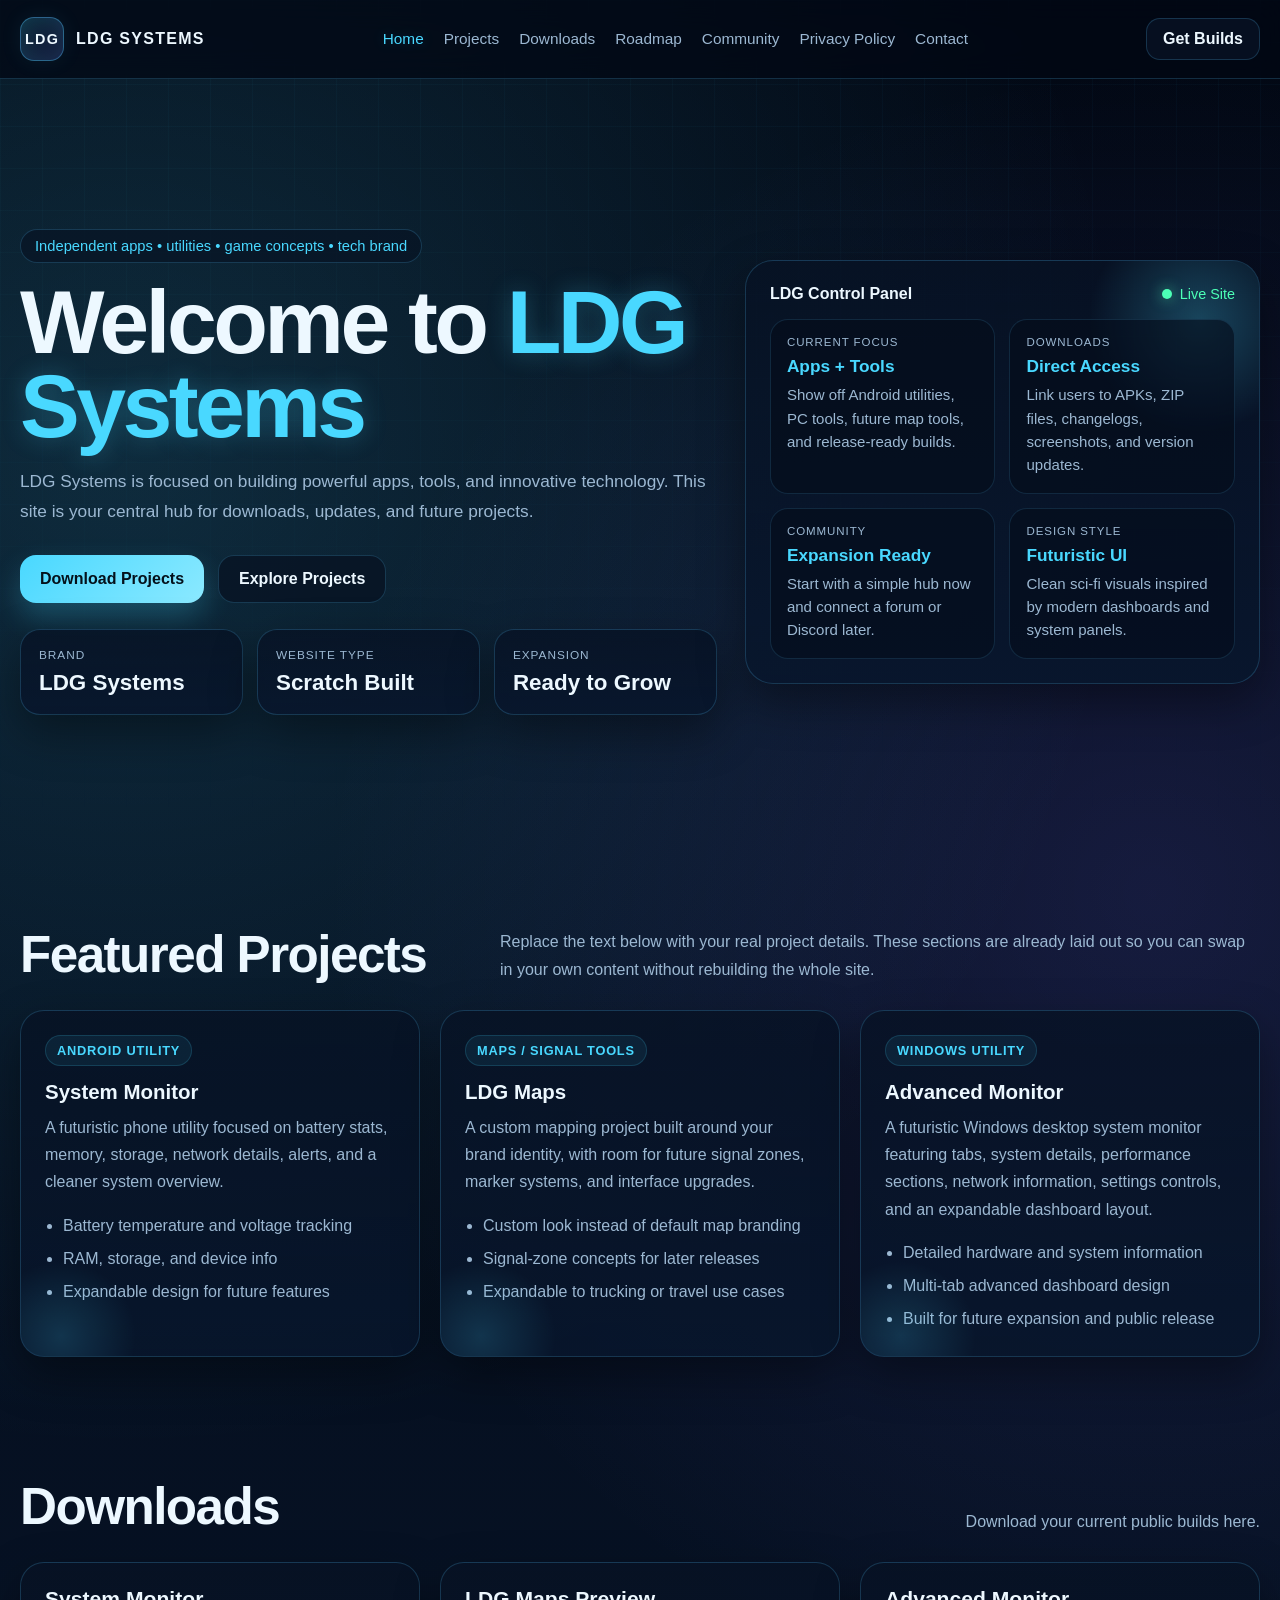
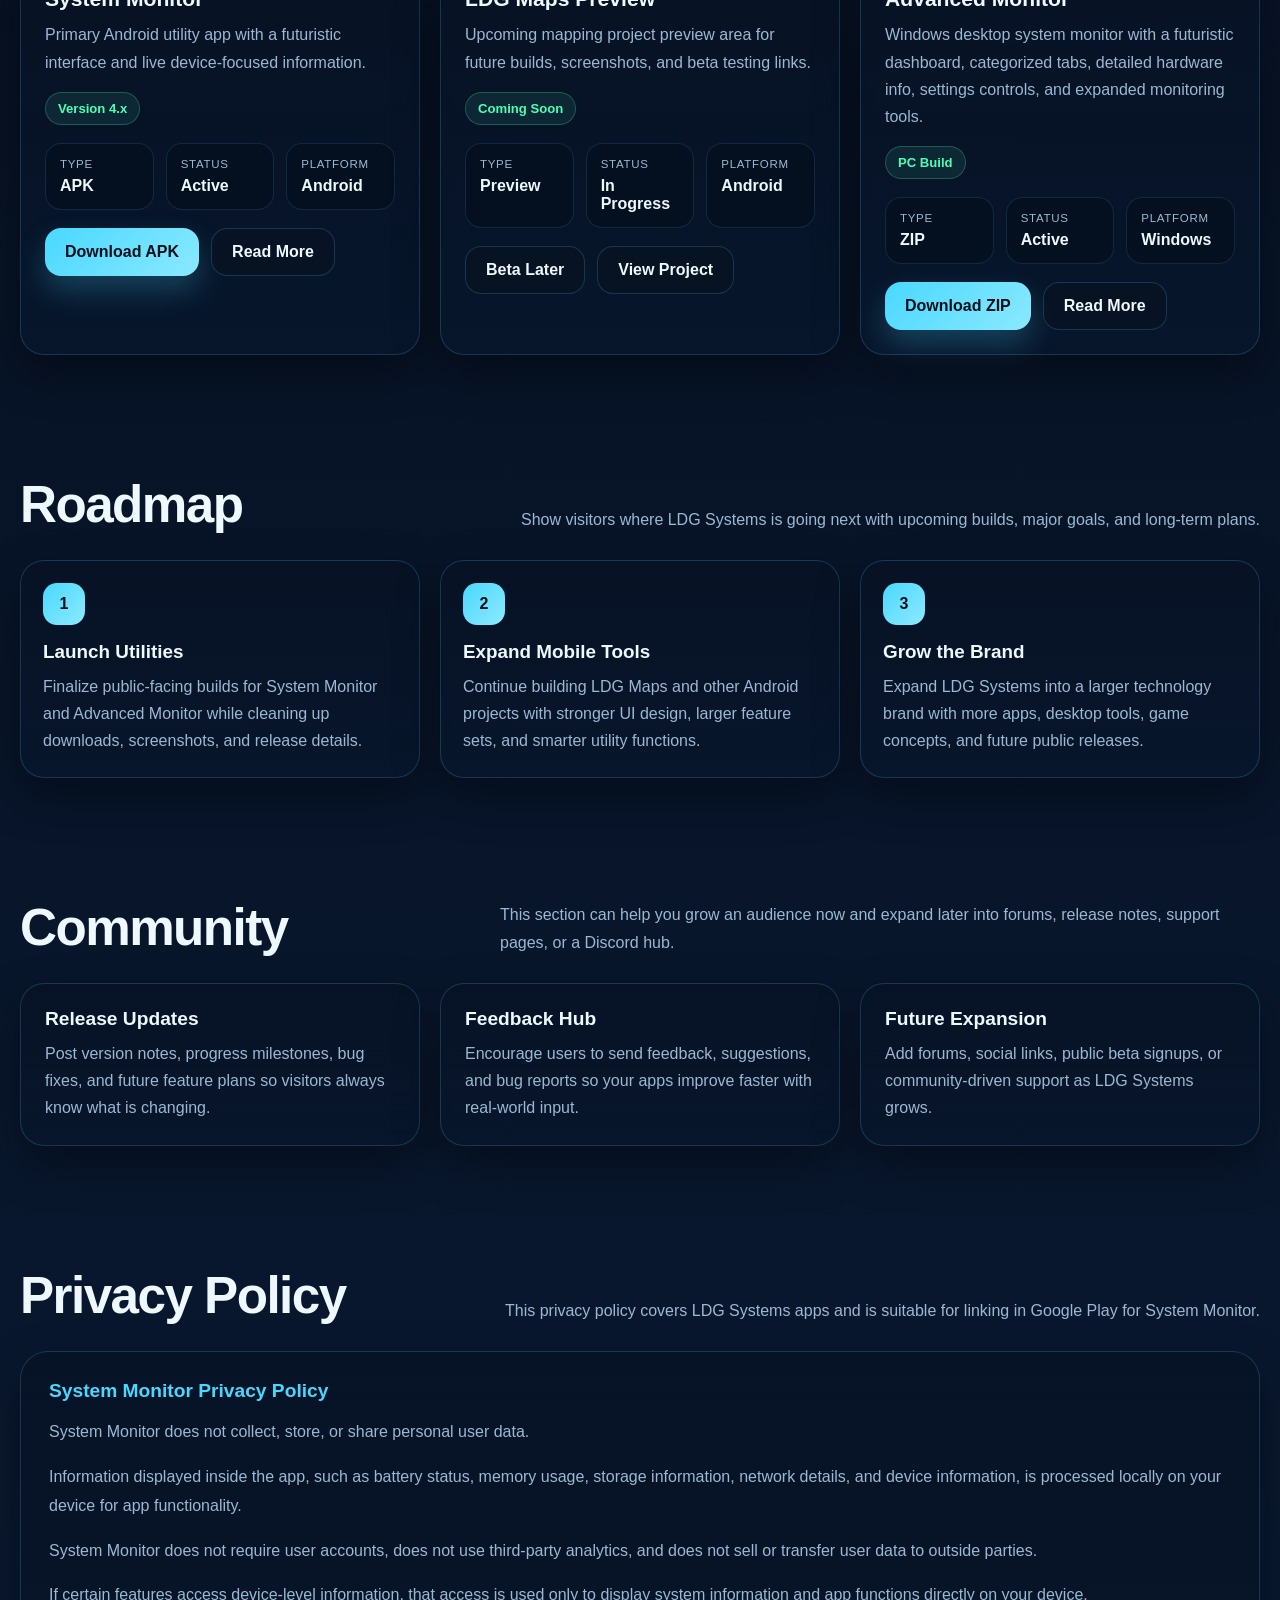
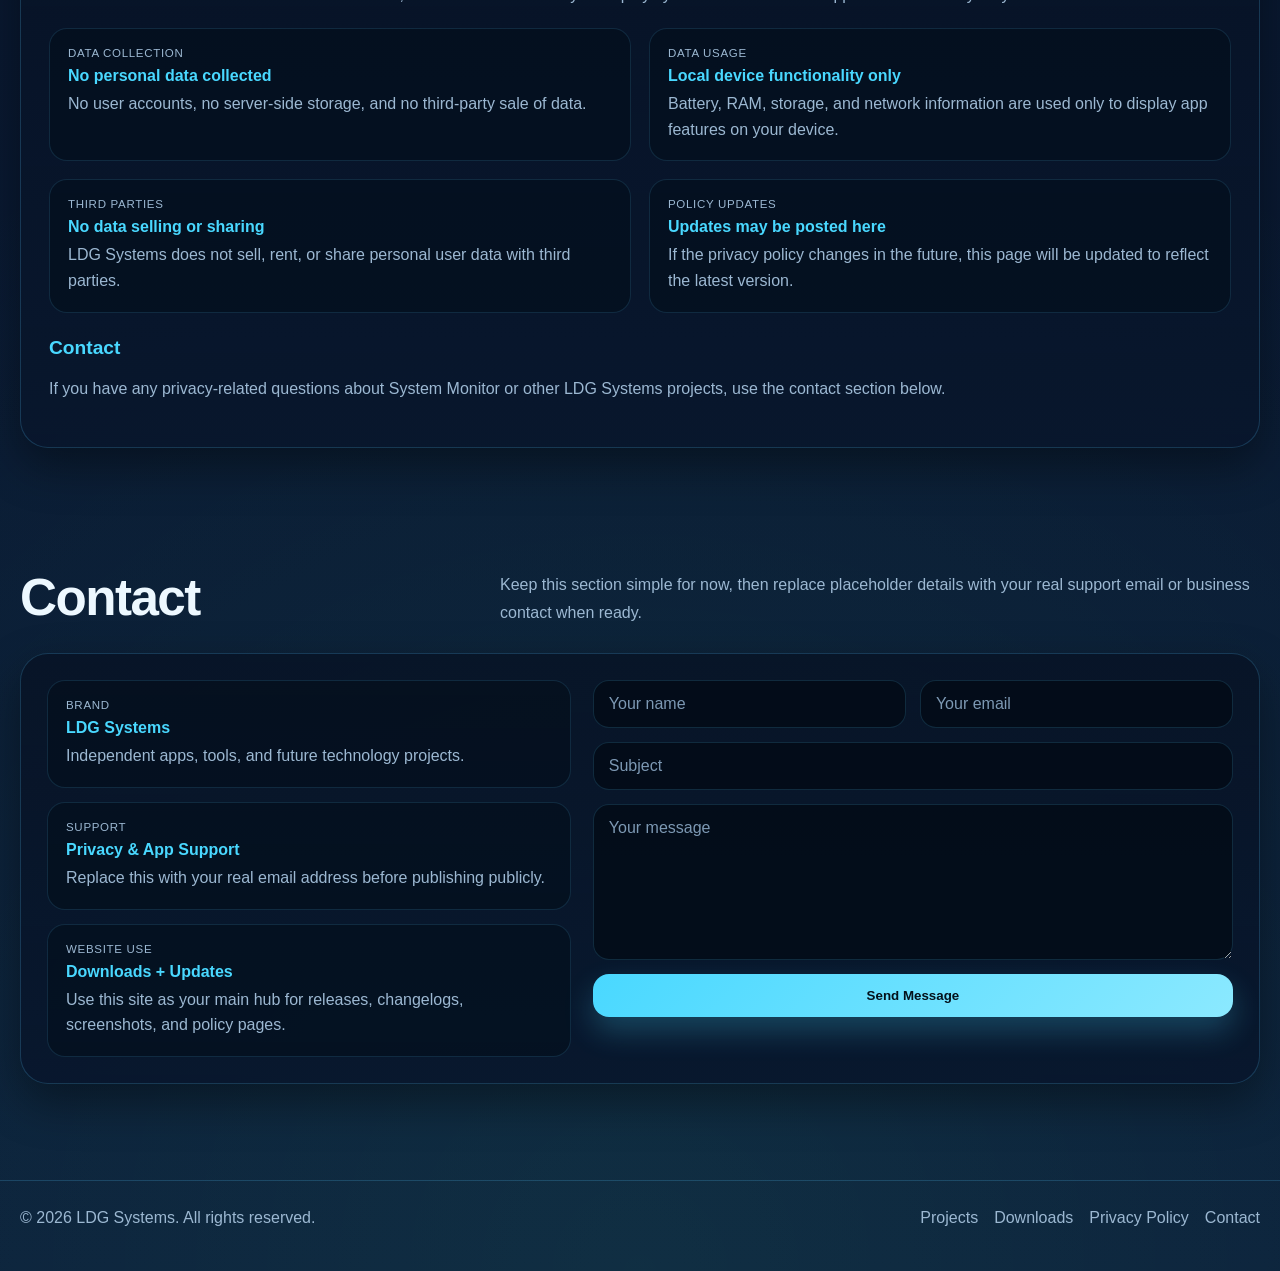
==== index.html @ 7654ac03 "Modify download links and clean up script Updated download links and removed obsolete JavaScript for" ====
<!DOCTYPE html>
<html lang="en">
<head>
  <meta charset="UTF-8" />
  <meta name="viewport" content="width=device-width, initial-scale=1.0" />
  <title>LDG Systems</title>
  <meta name="description" content="LDG Systems official website for apps, projects, downloads, and future releases." />
  <style>
    :root {
      --bg-1: #020814;
      --bg-2: #071326;
      --bg-3: #0b1d39;
      --panel: rgba(7, 18, 36, 0.8);
      --panel-2: rgba(8, 22, 44, 0.9);
      --line: rgba(84, 199, 255, 0.2);
      --line-strong: rgba(84, 199, 255, 0.4);
      --text: #edf8ff;
      --muted: #9cb8d2;
      --accent: #49d8ff;
      --accent-2: #7a6dff;
      --accent-3: #4cffb6;
      --danger: #ff6b88;
      --shadow: 0 18px 45px rgba(0, 0, 0, 0.38);
      --radius-xl: 28px;
      --radius-lg: 22px;
      --radius-md: 16px;
      --max-width: 1240px;
    }

    * {
      box-sizing: border-box;
    }

    html {
      scroll-behavior: smooth;
    }

    body {
      margin: 0;
      font-family: Arial, Helvetica, sans-serif;
      color: var(--text);
      background:
        radial-gradient(circle at 10% 10%, rgba(73, 216, 255, 0.16), transparent 24%),
        radial-gradient(circle at 90% 20%, rgba(122, 109, 255, 0.15), transparent 22%),
        radial-gradient(circle at 50% 100%, rgba(76, 255, 182, 0.08), transparent 28%),
        linear-gradient(180deg, var(--bg-1), var(--bg-2) 42%, var(--bg-3));
      min-height: 100vh;
      overflow-x: hidden;
    }

    body::before {
      content: "";
      position: fixed;
      inset: 0;
      pointer-events: none;
      background-image:
        linear-gradient(rgba(73, 216, 255, 0.045) 1px, transparent 1px),
        linear-gradient(90deg, rgba(73, 216, 255, 0.045) 1px, transparent 1px);
      background-size: 42px 42px;
      mask-image: linear-gradient(180deg, rgba(255,255,255,.8), transparent 95%);
      z-index: 0;
    }

    a {
      color: inherit;
      text-decoration: none;
    }

    img {
      max-width: 100%;
      display: block;
    }

    .container {
      width: min(var(--max-width), calc(100% - 32px));
      margin: 0 auto;
      position: relative;
      z-index: 1;
    }

    .topbar {
      position: sticky;
      top: 0;
      z-index: 100;
      backdrop-filter: blur(14px);
      background: rgba(2, 8, 20, 0.72);
      border-bottom: 1px solid var(--line);
    }

    .nav {
      min-height: 78px;
      display: flex;
      align-items: center;
      justify-content: space-between;
      gap: 20px;
      position: relative;
    }

    .brand {
      display: flex;
      align-items: center;
      gap: 12px;
      font-weight: 800;
      letter-spacing: 0.08em;
      text-transform: uppercase;
    }

    .brand-mark {
      width: 44px;
      height: 44px;
      border-radius: 14px;
      border: 1px solid var(--line-strong);
      display: grid;
      place-items: center;
      background: linear-gradient(135deg, rgba(73, 216, 255, 0.15), rgba(122, 109, 255, 0.16));
      box-shadow: inset 0 0 18px rgba(73, 216, 255, 0.1), 0 0 22px rgba(73, 216, 255, 0.08);
      font-size: 0.9rem;
    }

    .nav-toggle {
      display: none;
      border: 1px solid var(--line);
      background: rgba(8, 20, 38, 0.8);
      color: var(--text);
      padding: 10px 14px;
      border-radius: 12px;
      cursor: pointer;
      font-weight: 700;
    }

    .nav-links {
      display: flex;
      align-items: center;
      gap: 20px;
      flex-wrap: wrap;
    }

    .nav-links a {
      color: var(--muted);
      font-size: 0.96rem;
      transition: 0.2s ease;
    }

    .nav-links a:hover,
    .nav-links a.active {
      color: var(--accent);
      text-shadow: 0 0 14px rgba(73, 216, 255, 0.24);
    }

    .nav-cta {
      padding: 11px 16px;
      border-radius: 14px;
      border: 1px solid var(--line);
      background: rgba(7, 18, 36, 0.88);
      color: var(--text);
      font-weight: 700;
    }

    .hero {
      padding: 64px 0 100px;
      min-height: calc(100vh - 78px);
      display: grid;
      align-items: center;
    }

    .hero-grid {
      display: grid;
      grid-template-columns: 1.15fr 0.85fr;
      gap: 28px;
      align-items: center;
    }

    .eyebrow {
      display: inline-flex;
      align-items: center;
      gap: 10px;
      padding: 8px 14px;
      border-radius: 999px;
      border: 1px solid var(--line);
      background: rgba(8, 20, 36, 0.72);
      color: var(--accent);
      margin-bottom: 18px;
      font-size: 0.92rem;
    }

    .hero h1 {
      margin: 0 0 18px;
      font-size: clamp(2.6rem, 7vw, 5.6rem);
      line-height: 0.93;
      letter-spacing: -0.04em;
    }

    .hero h1 span {
      color: var(--accent);
      text-shadow: 0 0 24px rgba(73, 216, 255, 0.28);
    }

    .hero p {
      margin: 0 0 28px;
      color: var(--muted);
      font-size: 1.08rem;
      line-height: 1.75;
      max-width: 720px;
    }

    .hero-actions {
      display: flex;
      flex-wrap: wrap;
      gap: 14px;
      margin-bottom: 26px;
    }

    .btn {
      display: inline-flex;
      align-items: center;
      justify-content: center;
      gap: 8px;
      border: none;
      cursor: pointer;
      border-radius: 16px;
      padding: 14px 20px;
      font-weight: 800;
      transition: transform .2s ease, box-shadow .2s ease, border-color .2s ease;
    }

    .btn:hover {
      transform: translateY(-2px);
    }

    .btn-primary {
      color: #04111b;
      background: linear-gradient(135deg, var(--accent), #8be9ff);
      box-shadow: 0 14px 30px rgba(73, 216, 255, 0.24);
    }

    .btn-secondary {
      color: var(--text);
      background: rgba(8, 20, 36, 0.82);
      border: 1px solid var(--line);
    }

    .hero-stats {
      display: grid;
      grid-template-columns: repeat(3, 1fr);
      gap: 14px;
      max-width: 720px;
    }

    .stat-card,
    .panel,
    .card,
    .download-card,
    .contact-card,
    .timeline-card,
    .community-card,
    .privacy-card {
      background: linear-gradient(180deg, var(--panel), var(--panel-2));
      border: 1px solid var(--line);
      box-shadow: var(--shadow);
    }

    .stat-card {
      border-radius: 20px;
      padding: 18px;
    }

    .stat-card small {
      display: block;
      color: var(--muted);
      margin-bottom: 8px;
      text-transform: uppercase;
      letter-spacing: 0.08em;
      font-size: 0.74rem;
    }

    .stat-card strong {
      font-size: 1.4rem;
      color: var(--text);
    }

    .hero-panel {
      border-radius: var(--radius-xl);
      padding: 24px;
      position: relative;
      overflow: hidden;
    }

    .hero-panel::before {
      content: "";
      position: absolute;
      width: 240px;
      height: 240px;
      right: -60px;
      top: -60px;
      border-radius: 50%;
      background: radial-gradient(circle, rgba(73, 216, 255, 0.26), transparent 65%);
    }

    .panel-header {
      display: flex;
      align-items: center;
      justify-content: space-between;
      gap: 10px;
      margin-bottom: 16px;
      position: relative;
      z-index: 1;
    }

    .panel-title {
      font-size: 1rem;
      font-weight: 800;
    }

    .live-pill {
      display: inline-flex;
      align-items: center;
      gap: 8px;
      color: var(--accent-3);
      font-size: 0.9rem;
    }

    .live-dot {
      width: 10px;
      height: 10px;
      border-radius: 999px;
      background: var(--accent-3);
      box-shadow: 0 0 14px rgba(76, 255, 182, 0.6);
      animation: pulse 1.7s infinite;
    }

    @keyframes pulse {
      0%, 100% { transform: scale(1); opacity: 1; }
      50% { transform: scale(1.25); opacity: 0.6; }
    }

    .system-grid {
      display: grid;
      grid-template-columns: 1fr 1fr;
      gap: 14px;
      position: relative;
      z-index: 1;
    }

    .system-box {
      background: rgba(5, 14, 27, 0.64);
      border: 1px solid rgba(84, 199, 255, 0.14);
      border-radius: 18px;
      padding: 16px;
    }

    .system-box small {
      display: block;
      color: var(--muted);
      margin-bottom: 8px;
      text-transform: uppercase;
      letter-spacing: 0.08em;
      font-size: 0.72rem;
    }

    .system-box strong {
      display: block;
      margin-bottom: 6px;
      font-size: 1.08rem;
      color: var(--accent);
    }

    .system-box p {
      margin: 0;
      color: var(--muted);
      line-height: 1.55;
      font-size: 0.94rem;
    }

    section {
      padding: 24px 0 96px;
    }

    .section-heading {
      display: flex;
      justify-content: space-between;
      align-items: flex-end;
      gap: 18px;
      flex-wrap: wrap;
      margin-bottom: 26px;
    }

    .section-heading h2 {
      margin: 0;
      font-size: clamp(1.9rem, 5vw, 3.2rem);
      letter-spacing: -0.03em;
    }

    .section-heading p {
      margin: 0;
      color: var(--muted);
      max-width: 760px;
      line-height: 1.75;
    }

    .cards-grid {
      display: grid;
      grid-template-columns: repeat(3, 1fr);
      gap: 20px;
    }

    .card {
      border-radius: 24px;
      padding: 24px;
      position: relative;
      overflow: hidden;
    }

    .card::after {
      content: "";
      position: absolute;
      inset: auto auto -60px -40px;
      width: 160px;
      height: 160px;
      border-radius: 50%;
      background: radial-gradient(circle, rgba(73,216,255,0.16), transparent 66%);
      pointer-events: none;
    }

    .tag {
      display: inline-flex;
      align-items: center;
      gap: 8px;
      margin-bottom: 14px;
      padding: 7px 11px;
      border-radius: 999px;
      background: rgba(73, 216, 255, 0.08);
      border: 1px solid rgba(73, 216, 255, 0.16);
      color: var(--accent);
      font-size: 0.8rem;
      font-weight: 700;
      text-transform: uppercase;
      letter-spacing: 0.06em;
    }

    .card h3 {
      margin: 0 0 10px;
      font-size: 1.28rem;
    }

    .card p {
      margin: 0 0 16px;
      color: var(--muted);
      line-height: 1.7;
    }

    .list {
      margin: 0;
      padding-left: 18px;
      color: var(--muted);
      line-height: 1.7;
    }

    .list li + li {
      margin-top: 6px;
    }

    .downloads-grid {
      display: grid;
      grid-template-columns: repeat(3, 1fr);
      gap: 20px;
    }

    .download-card {
      border-radius: 24px;
      padding: 24px;
      display: flex;
      flex-direction: column;
      gap: 18px;
    }

    .download-top {
      display: flex;
      justify-content: space-between;
      align-items: flex-start;
      gap: 16px;
      flex-wrap: wrap;
    }

    .version-chip {
      padding: 8px 12px;
      border-radius: 999px;
      background: rgba(76, 255, 182, 0.09);
      border: 1px solid rgba(76, 255, 182, 0.24);
      color: var(--accent-3);
      font-size: 0.82rem;
      font-weight: 700;
    }

    .download-card h3 {
      margin: 0 0 10px;
      font-size: 1.32rem;
    }

    .download-card p {
      margin: 0;
      color: var(--muted);
      line-height: 1.7;
    }

    .download-meta {
      display: grid;
      grid-template-columns: repeat(3, 1fr);
      gap: 12px;
    }

    .meta-box {
      padding: 14px;
      border-radius: 16px;
      border: 1px solid rgba(84, 199, 255, 0.14);
      background: rgba(5, 14, 27, 0.58);
    }

    .meta-box small {
      display: block;
      color: var(--muted);
      margin-bottom: 7px;
      text-transform: uppercase;
      font-size: 0.72rem;
      letter-spacing: 0.06em;
    }

    .meta-box strong {
      font-size: 1rem;
    }

    .download-actions {
      display: flex;
      gap: 12px;
      flex-wrap: wrap;
    }

    .timeline {
      display: grid;
      grid-template-columns: repeat(3, 1fr);
      gap: 20px;
    }

    .timeline-card {
      border-radius: 24px;
      padding: 22px;
    }

    .timeline-card .step {
      width: 42px;
      height: 42px;
      border-radius: 14px;
      display: grid;
      place-items: center;
      margin-bottom: 16px;
      font-weight: 800;
      color: #04111b;
      background: linear-gradient(135deg, var(--accent), #8deaff);
    }

    .timeline-card h3 {
      margin: 0 0 10px;
      font-size: 1.18rem;
    }

    .timeline-card p {
      margin: 0;
      color: var(--muted);
      line-height: 1.7;
    }

    .community-grid {
      display: grid;
      grid-template-columns: repeat(3, 1fr);
      gap: 20px;
    }

    .community-card {
      border-radius: 24px;
      padding: 24px;
    }

    .community-card h3 {
      margin: 0 0 10px;
      font-size: 1.2rem;
    }

    .community-card p {
      margin: 0;
      color: var(--muted);
      line-height: 1.7;
    }

    .privacy-card {
      border-radius: 28px;
      padding: 28px;
    }

    .privacy-card h3 {
      margin: 0 0 14px;
      font-size: 1.2rem;
      color: var(--accent);
    }

    .privacy-card p,
    .privacy-card li {
      color: var(--muted);
      line-height: 1.8;
    }

    .privacy-card ul {
      margin: 0;
      padding-left: 20px;
    }

    .privacy-grid {
      display: grid;
      grid-template-columns: 1fr 1fr;
      gap: 18px;
      margin-top: 18px;
    }

    .contact-card {
      border-radius: 28px;
      padding: 26px;
    }

    .contact-grid {
      display: grid;
      grid-template-columns: 0.9fr 1.1fr;
      gap: 22px;
      align-items: start;
    }

    .contact-info {
      display: grid;
      gap: 14px;
    }

    .contact-box {
      padding: 18px;
      border-radius: 18px;
      background: rgba(5, 14, 27, 0.58);
      border: 1px solid rgba(84, 199, 255, 0.14);
    }

    .contact-box small {
      display: block;
      color: var(--muted);
      margin-bottom: 8px;
      text-transform: uppercase;
      font-size: 0.72rem;
      letter-spacing: 0.06em;
    }

    .contact-box strong {
      display: block;
      margin-bottom: 6px;
      font-size: 1rem;
      color: var(--accent);
    }

    .contact-box p {
      margin: 0;
      color: var(--muted);
      line-height: 1.6;
    }

    .contact-form {
      display: grid;
      grid-template-columns: repeat(2, 1fr);
      gap: 14px;
    }

    .full {
      grid-column: 1 / -1;
    }

    input,
    textarea {
      width: 100%;
      border: 1px solid rgba(84, 199, 255, 0.16);
      border-radius: 16px;
      padding: 14px 15px;
      background: rgba(3, 11, 22, 0.76);
      color: var(--text);
      font: inherit;
      outline: none;
      transition: border-color .2s ease, box-shadow .2s ease;
      resize: vertical;
    }

    input:focus,
    textarea:focus {
      border-color: var(--line-strong);
      box-shadow: 0 0 0 3px rgba(73, 216, 255, 0.08);
    }

    input::placeholder,
    textarea::placeholder {
      color: #7d99b4;
    }

    .footer {
      border-top: 1px solid var(--line);
      padding: 28px 0 44px;
      color: var(--muted);
    }

    .footer-wrap {
      display: flex;
      justify-content: space-between;
      gap: 18px;
      flex-wrap: wrap;
    }

    .footer-links {
      display: flex;
      gap: 16px;
      flex-wrap: wrap;
    }

    @media (max-width: 1080px) {
      .hero-grid,
      .contact-grid,
      .cards-grid,
      .timeline,
      .community-grid,
      .downloads-grid,
      .privacy-grid {
        grid-template-columns: 1fr;
      }

      .hero-stats,
      .download-meta {
        grid-template-columns: repeat(3, 1fr);
      }
    }

    @media (max-width: 820px) {
      .nav-toggle {
        display: inline-flex;
      }

      .nav-links {
        position: absolute;
        top: calc(100% + 10px);
        left: 16px;
        right: 16px;
        padding: 16px;
        border-radius: 18px;
        background: rgba(4, 12, 24, 0.96);
        border: 1px solid var(--line);
        display: none;
        flex-direction: column;
        align-items: flex-start;
        gap: 14px;
        box-shadow: var(--shadow);
      }

      .nav-links.open {
        display: flex;
      }

      .nav-cta {
        display: none;
      }
    }

    @media (max-width: 680px) {
      .hero {
        min-height: auto;
        padding-top: 38px;
      }

      .hero-stats,
      .system-grid,
      .contact-form,
      .download-meta {
        grid-template-columns: 1fr;
      }

      .section-heading {
        margin-bottom: 20px;
      }

      .btn {
        width: 100%;
      }

      .hero-actions,
      .download-actions {
        flex-direction: column;
      }
    }
  </style>
</head>
<body>
  <header class="topbar">
    <div class="container nav">
      <a href="#home" class="brand">
        <div class="brand-mark">LDG</div>
        <span>LDG Systems</span>
      </a>

      <button class="nav-toggle" id="navToggle" aria-label="Open navigation">Menu</button>

      <nav class="nav-links" id="navLinks">
        <a href="#home" class="active">Home</a>
        <a href="#projects">Projects</a>
        <a href="#downloads">Downloads</a>
        <a href="#roadmap">Roadmap</a>
        <a href="#community">Community</a>
        <a href="#privacy">Privacy Policy</a>
        <a href="#contact">Contact</a>
      </nav>

      <a class="nav-cta" href="#downloads">Get Builds</a>
    </div>
  </header>

  <main>
    <section class="hero" id="home">
      <div class="container hero-grid">
        <div>
          <div class="eyebrow">Independent apps • utilities • game concepts • tech brand</div>
          <h1>Welcome to <span>LDG Systems</span></h1>
          <p>
            LDG Systems is focused on building powerful apps, tools, and innovative technology. This site is your central hub for downloads, updates, and future projects.
          </p>

          <div class="hero-actions">
            <a class="btn btn-primary" href="#downloads">Download Projects</a>
            <a class="btn btn-secondary" href="#projects">Explore Projects</a>
          </div>

          <div class="hero-stats">
            <div class="stat-card">
              <small>Brand</small>
              <strong>LDG Systems</strong>
            </div>
            <div class="stat-card">
              <small>Website Type</small>
              <strong>Scratch Built</strong>
            </div>
            <div class="stat-card">
              <small>Expansion</small>
              <strong>Ready to Grow</strong>
            </div>
          </div>
        </div>

        <aside class="hero-panel panel">
          <div class="panel-header">
            <div class="panel-title">LDG Control Panel</div>
            <div class="live-pill"><span class="live-dot"></span> Live Site</div>
          </div>

          <div class="system-grid">
            <div class="system-box">
              <small>Current Focus</small>
              <strong>Apps + Tools</strong>
              <p>Show off Android utilities, PC tools, future map tools, and release-ready builds.</p>
            </div>
            <div class="system-box">
              <small>Downloads</small>
              <strong>Direct Access</strong>
              <p>Link users to APKs, ZIP files, changelogs, screenshots, and version updates.</p>
            </div>
            <div class="system-box">
              <small>Community</small>
              <strong>Expansion Ready</strong>
              <p>Start with a simple hub now and connect a forum or Discord later.</p>
            </div>
            <div class="system-box">
              <small>Design Style</small>
              <strong>Futuristic UI</strong>
              <p>Clean sci-fi visuals inspired by modern dashboards and system panels.</p>
            </div>
          </div>
        </aside>
      </div>
    </section>

    <section id="projects">
      <div class="container">
        <div class="section-heading">
          <div>
            <h2>Featured Projects</h2>
          </div>
          <p>
            Replace the text below with your real project details. These sections are already laid out so you can
            swap in your own content without rebuilding the whole site.
          </p>
        </div>

        <div class="cards-grid">
          <article class="card">
            <div class="tag">Android Utility</div>
            <h3>System Monitor</h3>
            <p>
              A futuristic phone utility focused on battery stats, memory, storage, network details, alerts,
              and a cleaner system overview.
            </p>
            <ul class="list">
              <li>Battery temperature and voltage tracking</li>
              <li>RAM, storage, and device info</li>
              <li>Expandable design for future features</li>
            </ul>
          </article>

          <article class="card">
            <div class="tag">Maps / Signal Tools</div>
            <h3>LDG Maps</h3>
            <p>
              A custom mapping project built around your brand identity, with room for future signal zones,
              marker systems, and interface upgrades.
            </p>
            <ul class="list">
              <li>Custom look instead of default map branding</li>
              <li>Signal-zone concepts for later releases</li>
              <li>Expandable to trucking or travel use cases</li>
            </ul>
          </article>

          <article class="card">
            <div class="tag">Windows Utility</div>
            <h3>Advanced Monitor</h3>
            <p>
              A futuristic Windows desktop system monitor featuring tabs, system details, performance sections,
              network information, settings controls, and an expandable dashboard layout.
            </p>
            <ul class="list">
              <li>Detailed hardware and system information</li>
              <li>Multi-tab advanced dashboard design</li>
              <li>Built for future expansion and public release</li>
            </ul>
          </article>
        </div>
      </div>
    </section>

    <section id="downloads">
      <div class="container">
        <div class="section-heading">
          <div>
            <h2>Downloads</h2>
          </div>
          <p>
            Download your current public builds here.
          </p>
        </div>

        <div class="downloads-grid">
          <article class="download-card">
            <div class="download-top">
              <div>
                <h3>System Monitor</h3>
                <p>Primary Android utility app with a futuristic interface and live device-focused information.</p>
              </div>
              <div class="version-chip">Version 4.x</div>
            </div>

            <div class="download-meta">
              <div class="meta-box">
                <small>Type</small>
                <strong>APK</strong>
              </div>
              <div class="meta-box">
                <small>Status</small>
                <strong>Active</strong>
              </div>
              <div class="meta-box">
                <small>Platform</small>
                <strong>Android</strong>
              </div>
            </div>

            <div class="download-actions">
              <a class="btn btn-primary" href="#">Download APK</a>
              <a class="btn btn-secondary" href="#projects">Read More</a>
            </div>
          </article>

          <article class="download-card">
            <div class="download-top">
              <div>
                <h3>LDG Maps Preview</h3>
                <p>Upcoming mapping project preview area for future builds, screenshots, and beta testing links.</p>
              </div>
              <div class="version-chip">Coming Soon</div>
            </div>

            <div class="download-meta">
              <div class="meta-box">
                <small>Type</small>
                <strong>Preview</strong>
              </div>
              <div class="meta-box">
                <small>Status</small>
                <strong>In Progress</strong>
              </div>
              <div class="meta-box">
                <small>Platform</small>
                <strong>Android</strong>
              </div>
            </div>

            <div class="download-actions">
              <a class="btn btn-secondary" href="#">Beta Later</a>
              <a class="btn btn-secondary" href="#projects">View Project</a>
            </div>
          </article>

          <article class="download-card">
            <div class="download-top">
              <div>
                <h3>Advanced Monitor</h3>
                <p>Windows desktop system monitor with a futuristic dashboard, categorized tabs, detailed hardware info, settings controls, and expanded monitoring tools.</p>
              </div>
              <div class="version-chip">PC Build</div>
            </div>

            <div class="download-meta">
              <div class="meta-box">
                <small>Type</small>
                <strong>ZIP</strong>
              </div>
              <div class="meta-box">
                <small>Status</small>
                <strong>Active</strong>
              </div>
              <div class="meta-box">
                <small>Platform</small>
                <strong>Windows</strong>
              </div>
            </div>

            <div class="download-actions">
              <a class="btn btn-primary" href="/LDGSystemsAdvancedMonitor_v1.0.zip(1).zip" download="LDGSystemsAdvancedMonitor_v1.0.zip(1).zip">Download ZIP</a>
              <a class="btn btn-secondary" href="#projects">Read More</a>
            </div>
          </article>
        </div>
      </div>
    </section>

    <section id="roadmap">
      <div class="container">
        <div class="section-heading">
          <div>
            <h2>Roadmap</h2>
          </div>
          <p>
            Show visitors where LDG Systems is going next with upcoming builds, major goals, and long-term plans.
          </p>
        </div>

        <div class="timeline">
          <article class="timeline-card">
            <div class="step">1</div>
            <h3>Launch Utilities</h3>
            <p>Finalize public-facing builds for System Monitor and Advanced Monitor while cleaning up downloads, screenshots, and release details.</p>
          </article>

          <article class="timeline-card">
            <div class="step">2</div>
            <h3>Expand Mobile Tools</h3>
            <p>Continue building LDG Maps and other Android projects with stronger UI design, larger feature sets, and smarter utility functions.</p>
          </article>

          <article class="timeline-card">
            <div class="step">3</div>
            <h3>Grow the Brand</h3>
            <p>Expand LDG Systems into a larger technology brand with more apps, desktop tools, game concepts, and future public releases.</p>
          </article>
        </div>
      </div>
    </section>

    <section id="community">
      <div class="container">
        <div class="section-heading">
          <div>
            <h2>Community</h2>
          </div>
          <p>
            This section can help you grow an audience now and expand later into forums, release notes, support pages, or a Discord hub.
          </p>
        </div>

        <div class="community-grid">
          <article class="community-card">
            <h3>Release Updates</h3>
            <p>Post version notes, progress milestones, bug fixes, and future feature plans so visitors always know what is changing.</p>
          </article>

          <article class="community-card">
            <h3>Feedback Hub</h3>
            <p>Encourage users to send feedback, suggestions, and bug reports so your apps improve faster with real-world input.</p>
          </article>

          <article class="community-card">
            <h3>Future Expansion</h3>
            <p>Add forums, social links, public beta signups, or community-driven support as LDG Systems grows.</p>
          </article>
        </div>
      </div>
    </section>

    <section id="privacy">
      <div class="container">
        <div class="section-heading">
          <div>
            <h2>Privacy Policy</h2>
          </div>
          <p>
            This privacy policy covers LDG Systems apps and is suitable for linking in Google Play for System Monitor.
          </p>
        </div>

        <div class="privacy-card">
          <h3>System Monitor Privacy Policy</h3>
          <p>
            System Monitor does not collect, store, or share personal user data.
          </p>
          <p>
            Information displayed inside the app, such as battery status, memory usage, storage information, network details, and device information, is processed locally on your device for app functionality.
          </p>
          <p>
            System Monitor does not require user accounts, does not use third-party analytics, and does not sell or transfer user data to outside parties.
          </p>
          <p>
            If certain features access device-level information, that access is used only to display system information and app functions directly on your device.
          </p>

          <div class="privacy-grid">
            <div class="contact-box">
              <small>Data Collection</small>
              <strong>No personal data collected</strong>
              <p>No user accounts, no server-side storage, and no third-party sale of data.</p>
            </div>

            <div class="contact-box">
              <small>Data Usage</small>
              <strong>Local device functionality only</strong>
              <p>Battery, RAM, storage, and network information are used only to display app features on your device.</p>
            </div>

            <div class="contact-box">
              <small>Third Parties</small>
              <strong>No data selling or sharing</strong>
              <p>LDG Systems does not sell, rent, or share personal user data with third parties.</p>
            </div>

            <div class="contact-box">
              <small>Policy Updates</small>
              <strong>Updates may be posted here</strong>
              <p>If the privacy policy changes in the future, this page will be updated to reflect the latest version.</p>
            </div>
          </div>

          <h3 style="margin-top: 24px;">Contact</h3>
          <p>
            If you have any privacy-related questions about System Monitor or other LDG Systems projects, use the contact section below.
          </p>
        </div>
      </div>
    </section>

    <section id="contact">
      <div class="container">
        <div class="section-heading">
          <div>
            <h2>Contact</h2>
          </div>
          <p>
            Keep this section simple for now, then replace placeholder details with your real support email or business contact when ready.
          </p>
        </div>

        <div class="contact-card">
          <div class="contact-grid">
            <div class="contact-info">
              <div class="contact-box">
                <small>Brand</small>
                <strong>LDG Systems</strong>
                <p>Independent apps, tools, and future technology projects.</p>
              </div>

              <div class="contact-box">
                <small>Support</small>
                <strong>Privacy & App Support</strong>
                <p>Replace this with your real email address before publishing publicly.</p>
              </div>

              <div class="contact-box">
                <small>Website Use</small>
                <strong>Downloads + Updates</strong>
                <p>Use this site as your main hub for releases, changelogs, screenshots, and policy pages.</p>
              </div>
            </div>

            <form class="contact-form" onsubmit="event.preventDefault(); alert('Form placeholder only. Add your backend or form service later.');">
              <input type="text" placeholder="Your name" />
              <input type="email" placeholder="Your email" />
              <input type="text" placeholder="Subject" class="full" />
              <textarea rows="7" placeholder="Your message" class="full"></textarea>
              <button type="submit" class="btn btn-primary full">Send Message</button>
            </form>
          </div>
        </div>
      </div>
    </section>
  </main>

  <footer class="footer">
    <div class="container footer-wrap">
      <div>© 2026 LDG Systems. All rights reserved.</div>
      <div class="footer-links">
        <a href="#projects">Projects</a>
        <a href="#downloads">Downloads</a>
        <a href="#privacy">Privacy Policy</a>
        <a href="#contact">Contact</a>
      </div>
    </div>
  </footer>

  <script>
    const navToggle = document.getElementById("navToggle");
    const navLinks = document.getElementById("navLinks");

    navToggle.addEventListener("click", () => {
      navLinks.classList.toggle("open");
    });

    document.querySelectorAll(".nav-links a").forEach(link => {
      link.addEventListener("click", () => {
        navLinks.classList.remove("open");
      });
    });

    const sections = document.querySelectorAll("section[id]");
    const navAnchors = document.querySelectorAll(".nav-links a");

    window.addEventListener("scroll", () => {
      let current = "";
      sections.forEach(section => {
        const top = section.offsetTop - 120;
        const height = section.offsetHeight;
        if (window.scrollY >= top && window.scrollY < top + height) {
          current = section.getAttribute("id");
        }
      });

      navAnchors.forEach(link => {
        link.classList.remove("active");
        if (link.getAttribute("href") === `#${current}`) {
          link.classList.add("active");
        }
      });
    });
  </script>
</body>
</html>
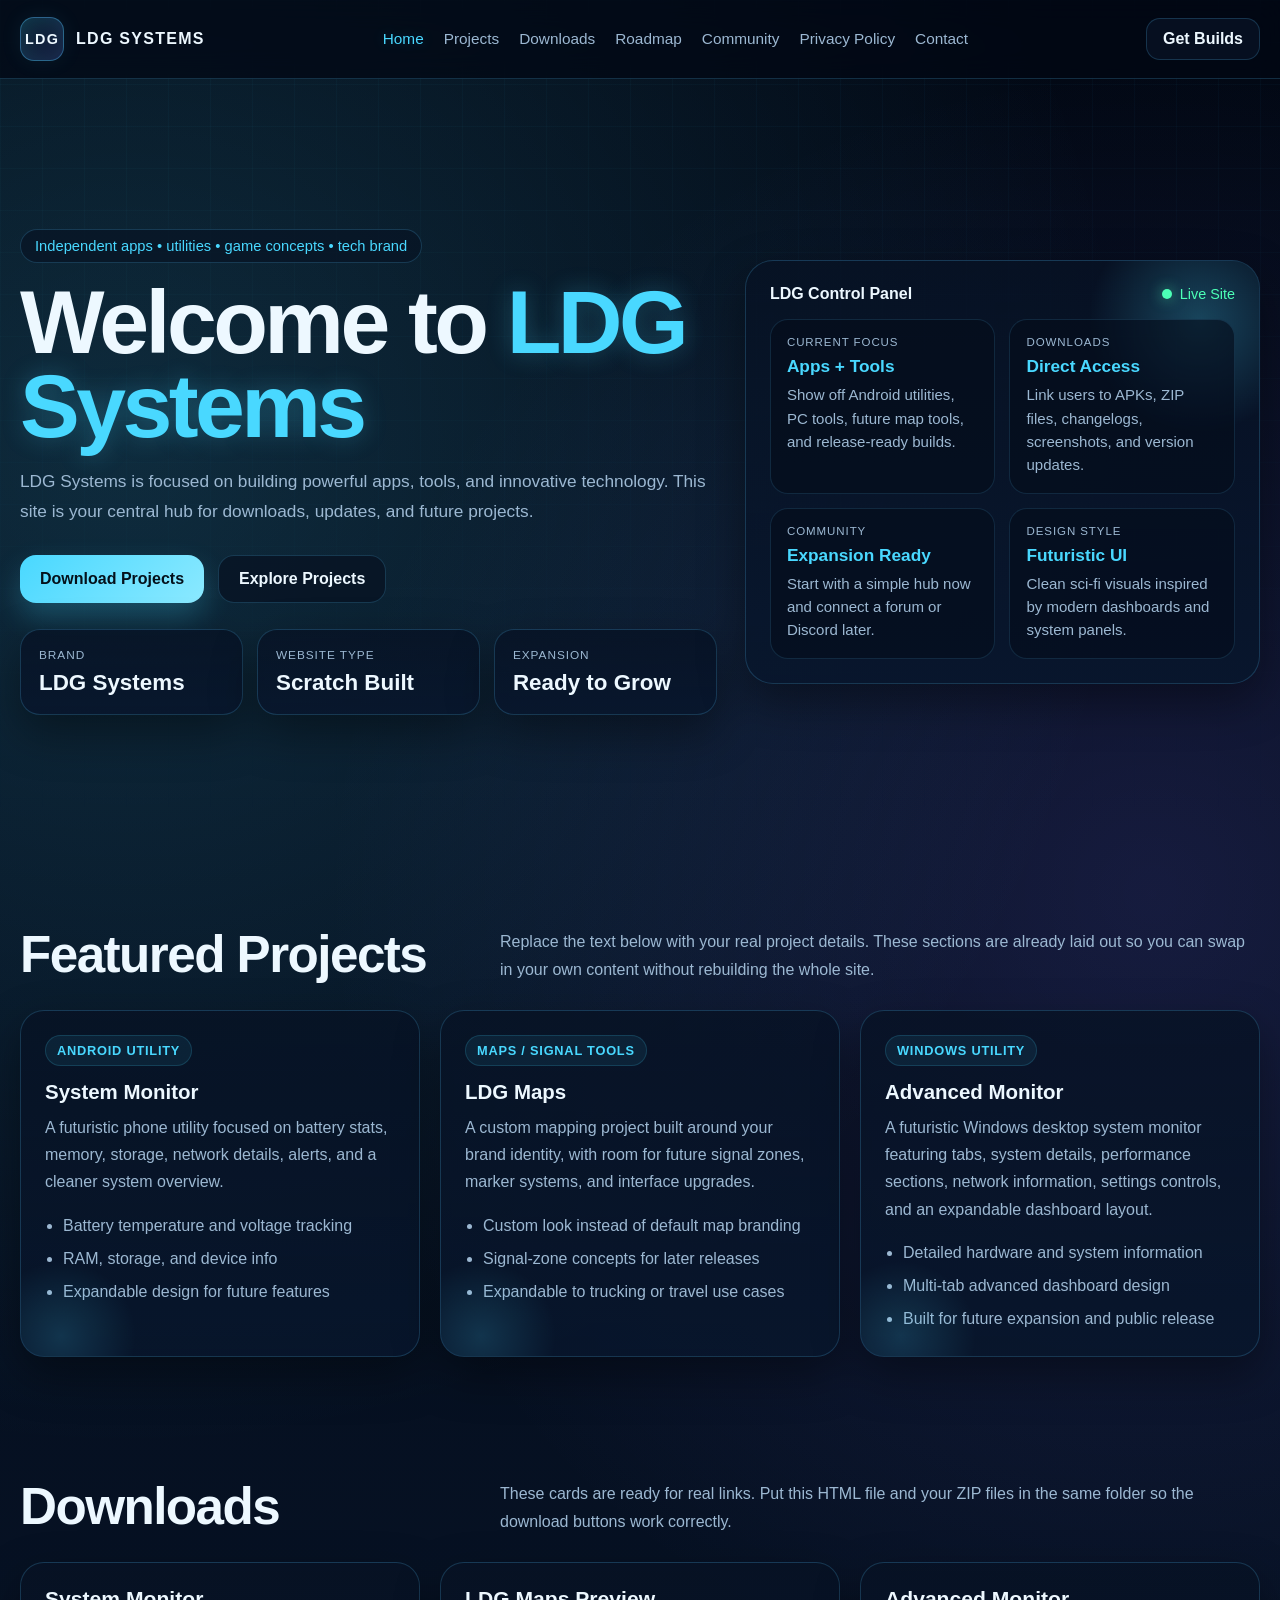
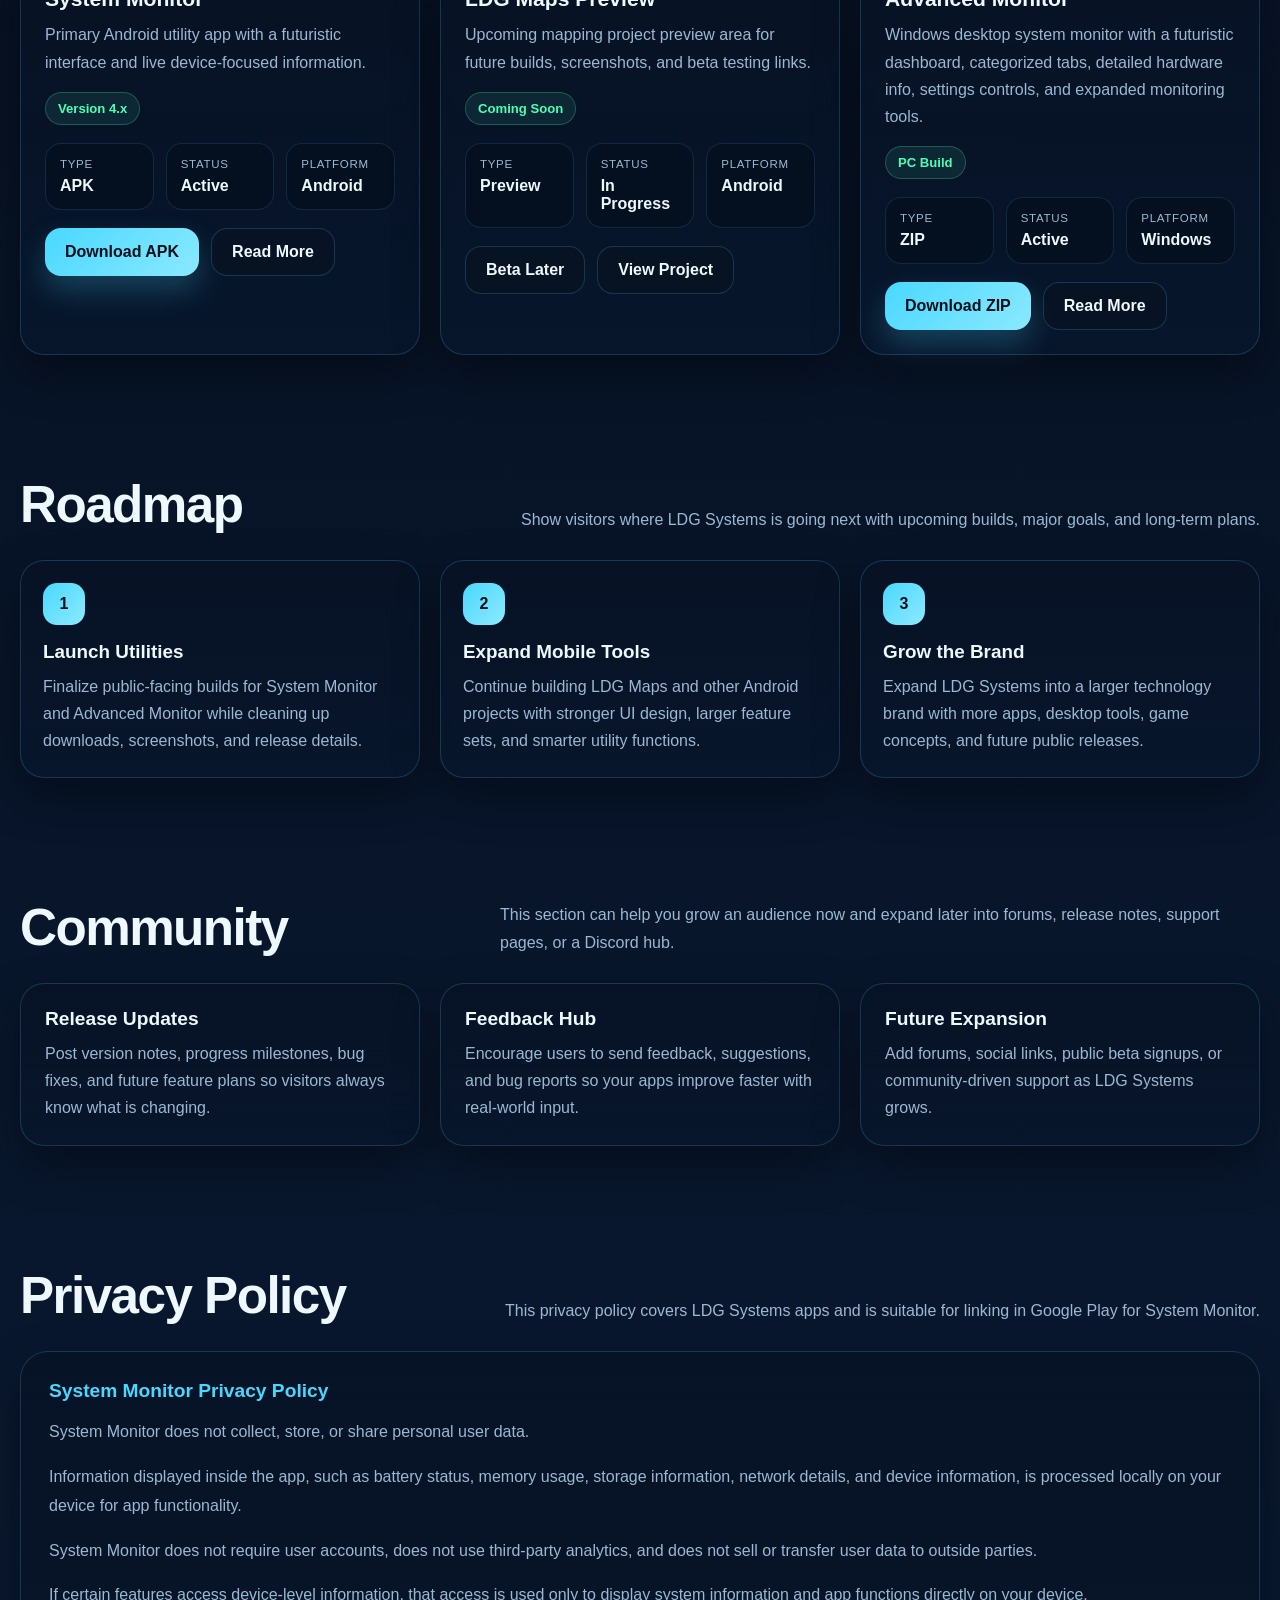
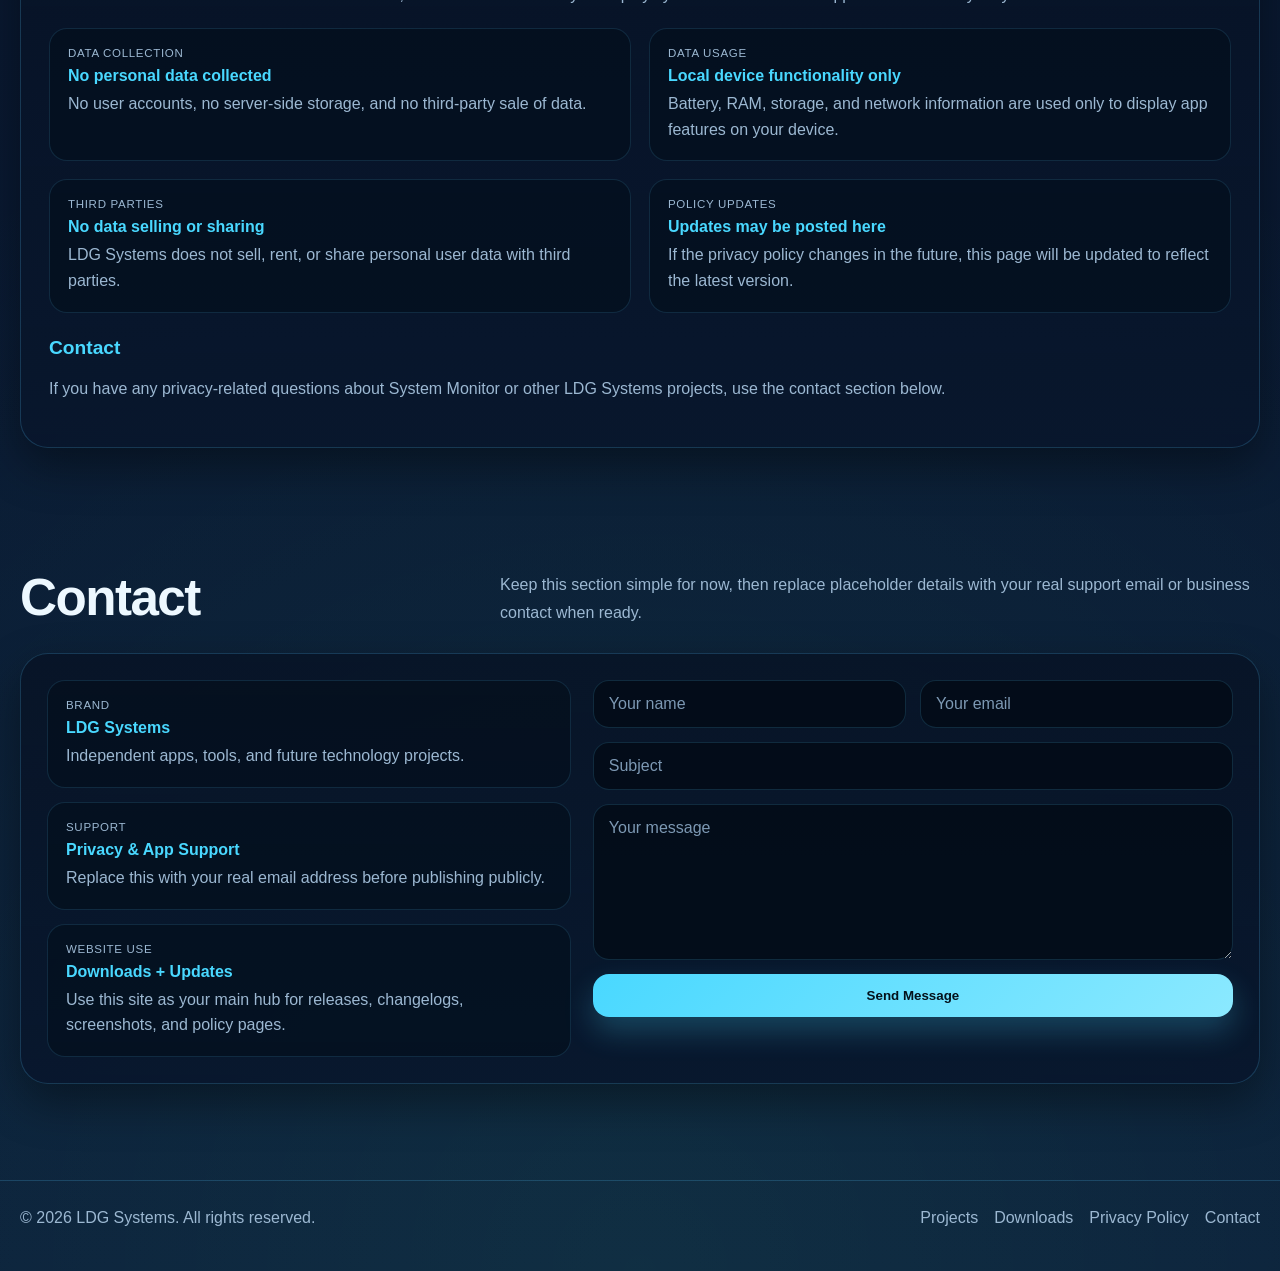
==== commit 4821f8b4: "Revise download instructions and fix ZIP link Updated download link and modified instructions for cl" ====
--- a/index.html
+++ b/index.html
@@ -946,7 +946,8 @@
             <h2>Downloads</h2>
           </div>
           <p>
-            Download your current public builds here.
+            These cards are ready for real links. Put this HTML file and your ZIP files in the same folder so the
+            download buttons work correctly.
           </p>
         </div>
 
@@ -1036,7 +1037,7 @@
             </div>
 
             <div class="download-actions">
-              <a class="btn btn-primary" href="/LDGSystemsAdvancedMonitor_v1.0.zip(1).zip" download="LDGSystemsAdvancedMonitor_v1.0.zip(1).zip">Download ZIP</a>
+              <a class="btn btn-primary" href="/LDGSystemsAdvancedMonitor_v1.0.zip" download="LDGSystemsAdvancedMonitor_v1.0.zip">Download ZIP</a>
               <a class="btn btn-secondary" href="#projects">Read More</a>
             </div>
           </article>
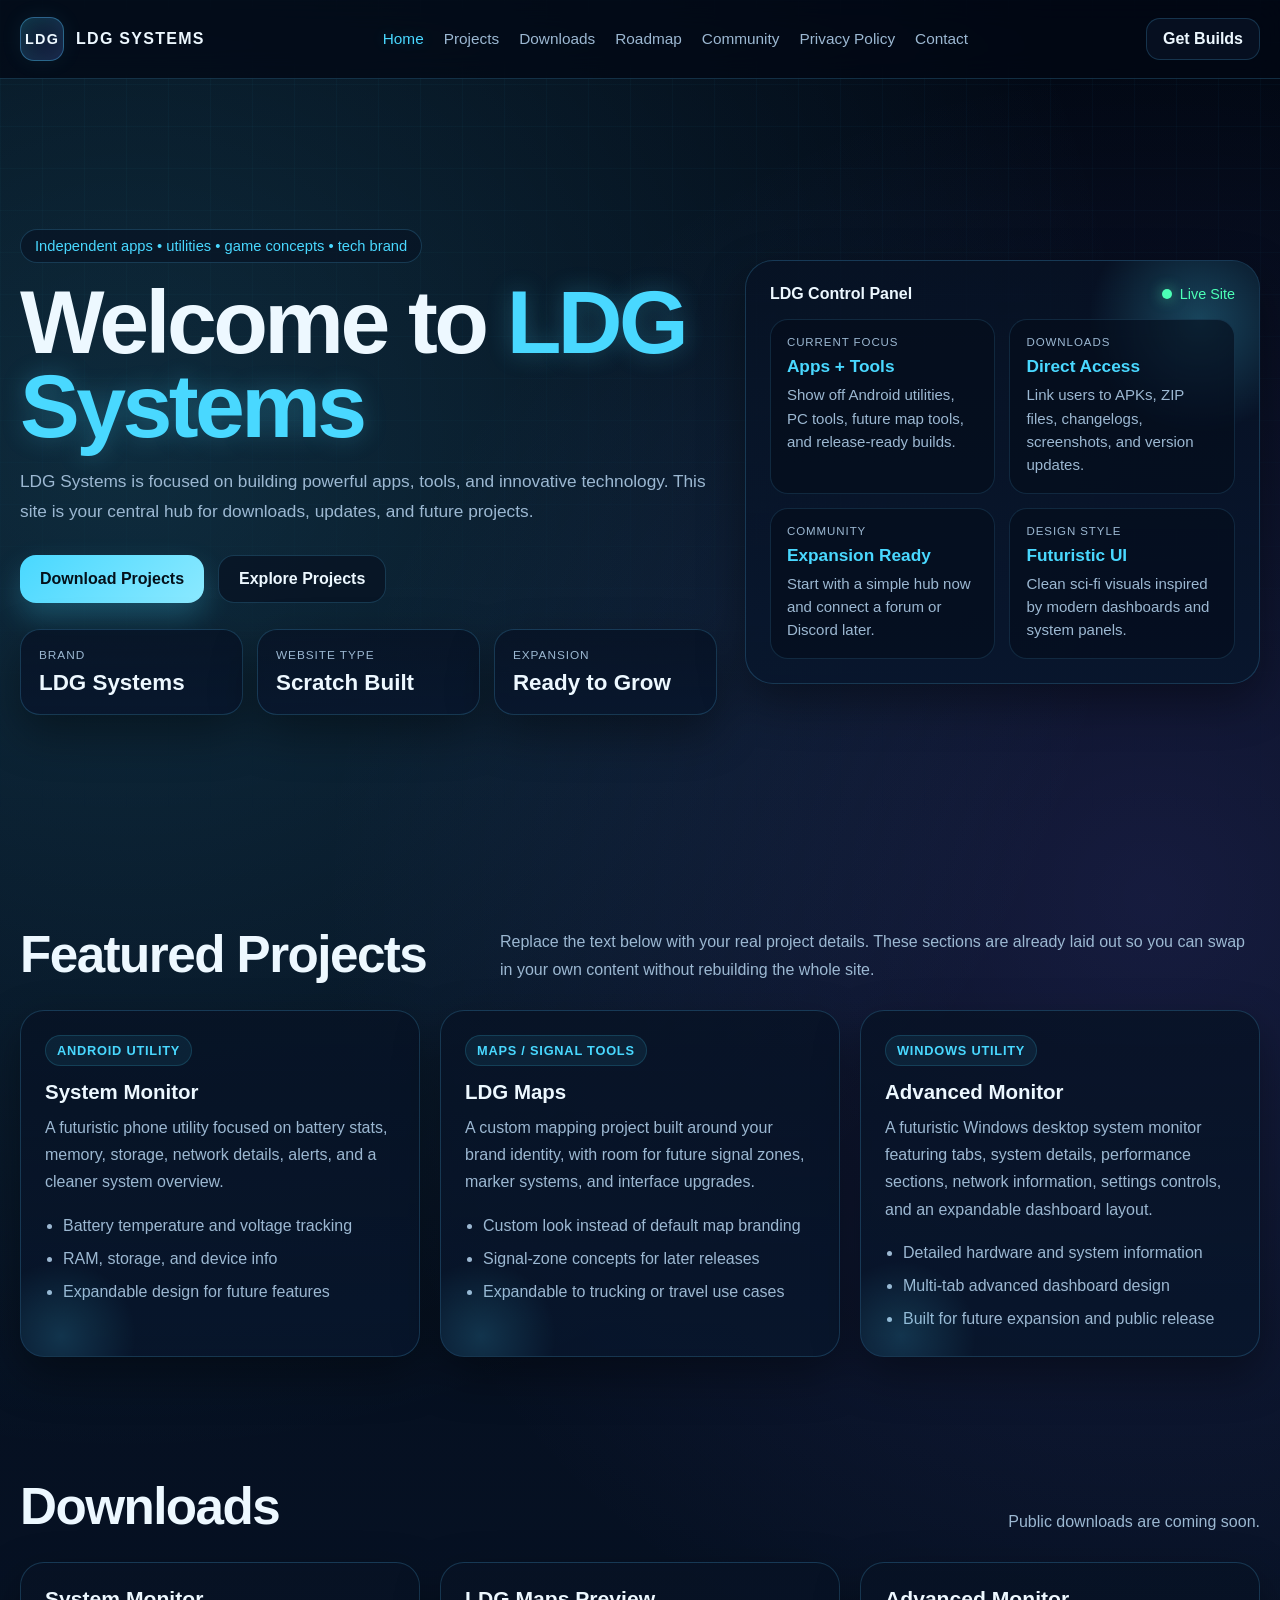
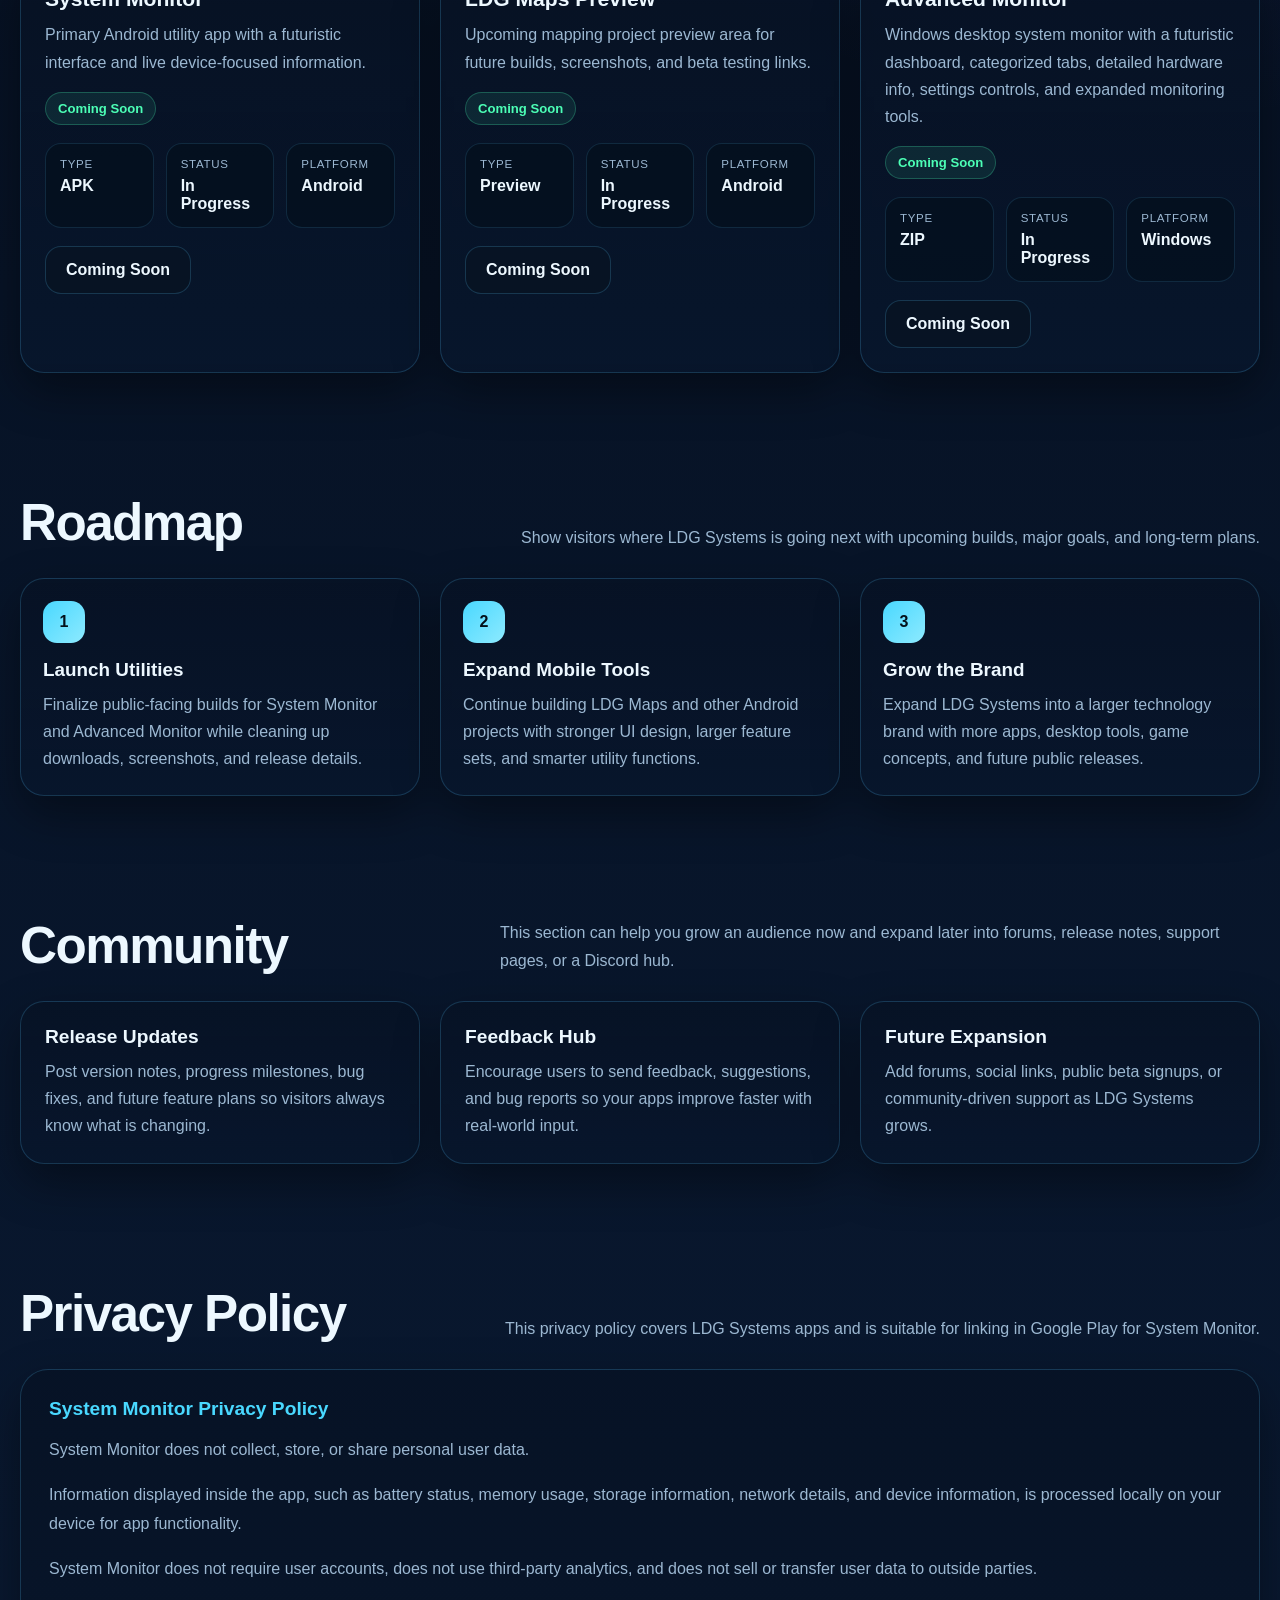
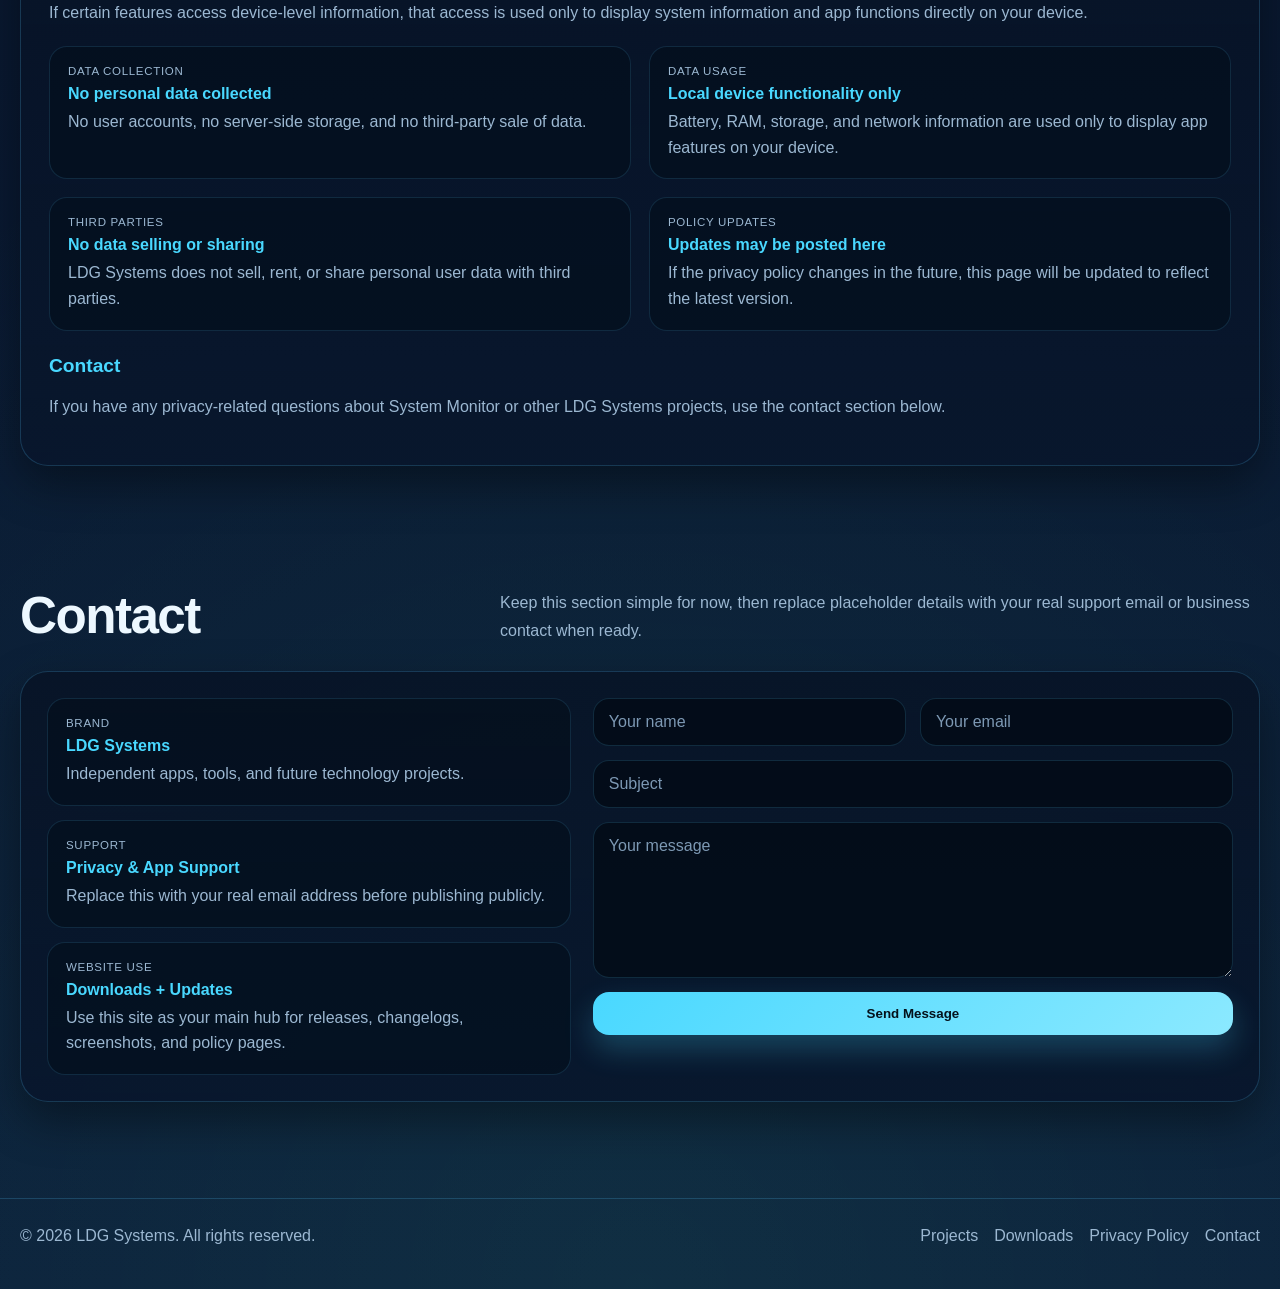
==== commit 8fd9a5ee: "Update download status and button texts to 'Coming Soon'" ====
--- a/index.html
+++ b/index.html
@@ -216,7 +216,7 @@
       justify-content: center;
       gap: 8px;
       border: none;
-      cursor: pointer;
+      cursor: default;
       border-radius: 16px;
       padding: 14px 20px;
       font-weight: 800;
@@ -946,8 +946,7 @@
             <h2>Downloads</h2>
           </div>
           <p>
-            These cards are ready for real links. Put this HTML file and your ZIP files in the same folder so the
-            download buttons work correctly.
+            Public downloads are coming soon.
           </p>
         </div>
 
@@ -958,7 +957,7 @@
                 <h3>System Monitor</h3>
                 <p>Primary Android utility app with a futuristic interface and live device-focused information.</p>
               </div>
-              <div class="version-chip">Version 4.x</div>
+              <div class="version-chip">Coming Soon</div>
             </div>
 
             <div class="download-meta">
@@ -968,7 +967,7 @@
               </div>
               <div class="meta-box">
                 <small>Status</small>
-                <strong>Active</strong>
+                <strong>In Progress</strong>
               </div>
               <div class="meta-box">
                 <small>Platform</small>
@@ -977,8 +976,7 @@
             </div>
 
             <div class="download-actions">
-              <a class="btn btn-primary" href="#">Download APK</a>
-              <a class="btn btn-secondary" href="#projects">Read More</a>
+              <span class="btn btn-secondary">Coming Soon</span>
             </div>
           </article>
 
@@ -1007,8 +1005,7 @@
             </div>
 
             <div class="download-actions">
-              <a class="btn btn-secondary" href="#">Beta Later</a>
-              <a class="btn btn-secondary" href="#projects">View Project</a>
+              <span class="btn btn-secondary">Coming Soon</span>
             </div>
           </article>
 
@@ -1018,7 +1015,7 @@
                 <h3>Advanced Monitor</h3>
                 <p>Windows desktop system monitor with a futuristic dashboard, categorized tabs, detailed hardware info, settings controls, and expanded monitoring tools.</p>
               </div>
-              <div class="version-chip">PC Build</div>
+              <div class="version-chip">Coming Soon</div>
             </div>
 
             <div class="download-meta">
@@ -1028,7 +1025,7 @@
               </div>
               <div class="meta-box">
                 <small>Status</small>
-                <strong>Active</strong>
+                <strong>In Progress</strong>
               </div>
               <div class="meta-box">
                 <small>Platform</small>
@@ -1037,8 +1034,7 @@
             </div>
 
             <div class="download-actions">
-              <a class="btn btn-primary" href="/LDGSystemsAdvancedMonitor_v1.0.zip" download="LDGSystemsAdvancedMonitor_v1.0.zip">Download ZIP</a>
-              <a class="btn btn-secondary" href="#projects">Read More</a>
+              <span class="btn btn-secondary">Coming Soon</span>
             </div>
           </article>
         </div>
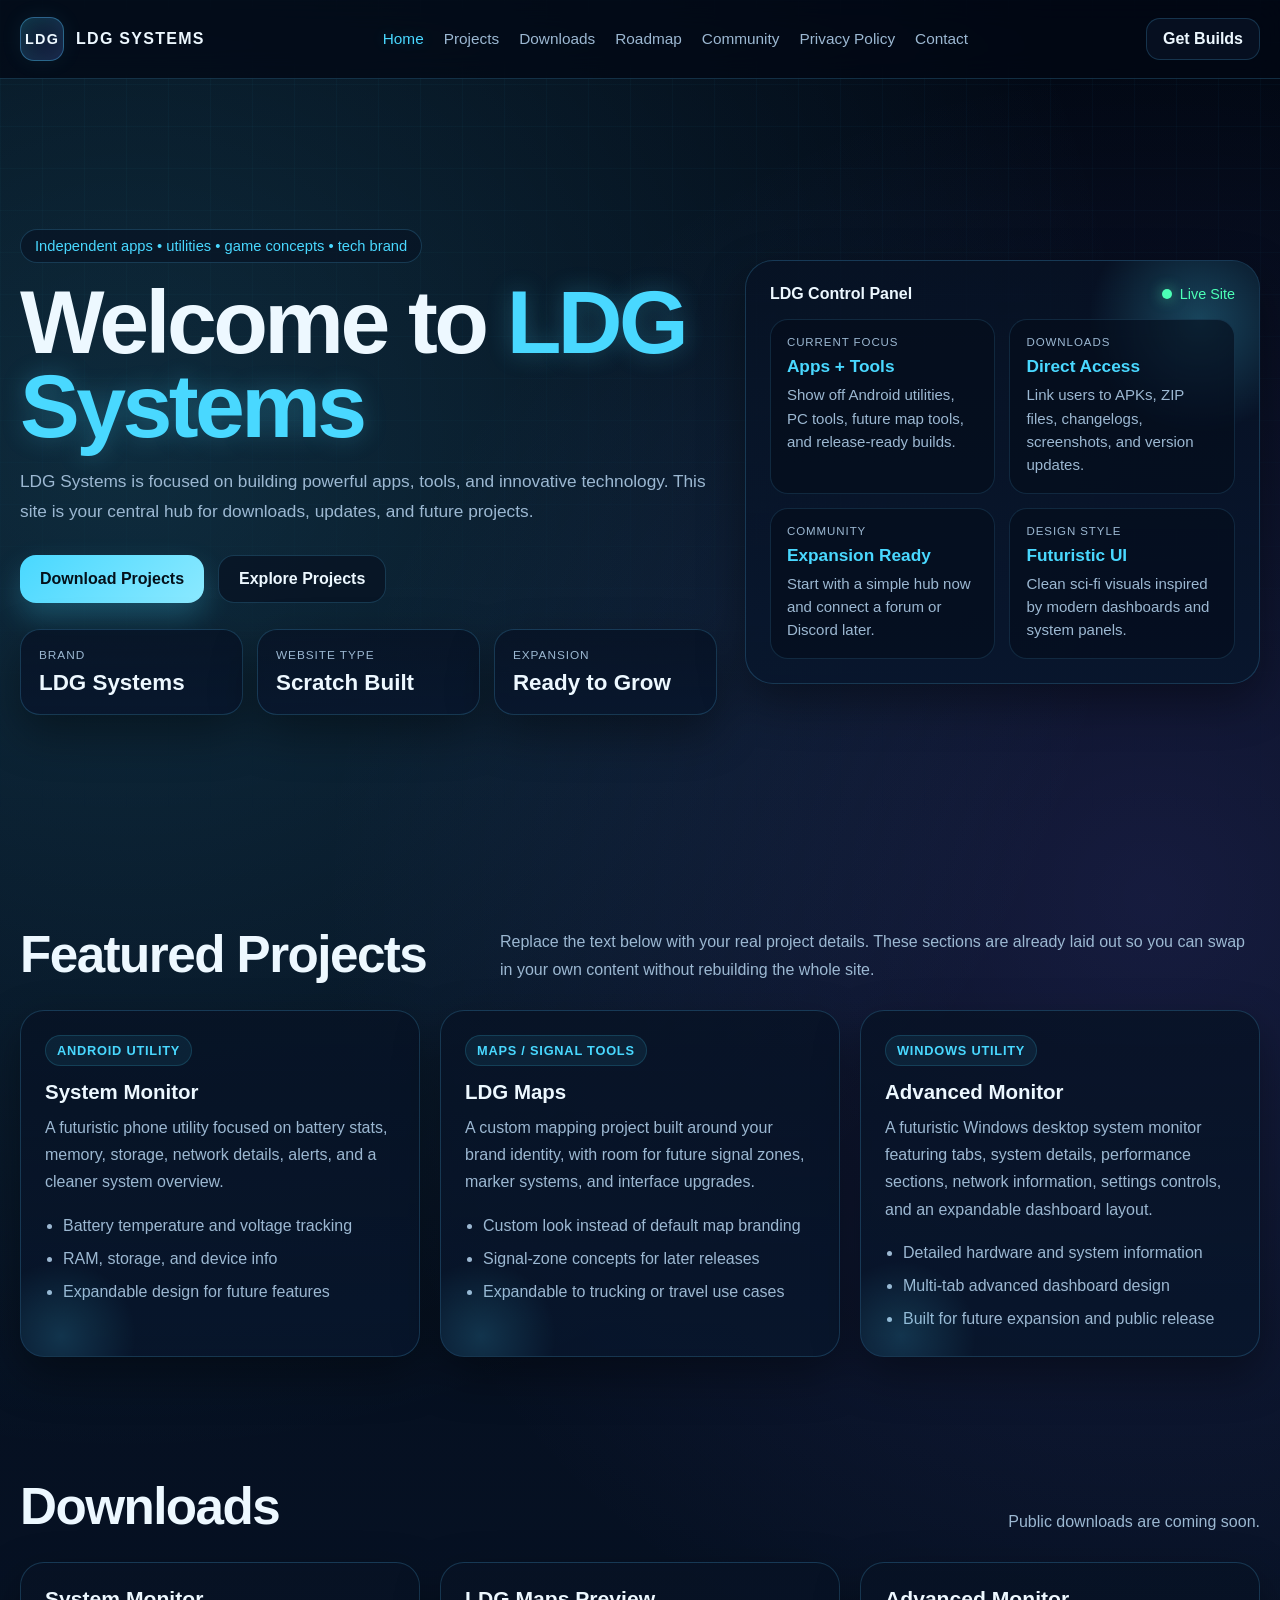
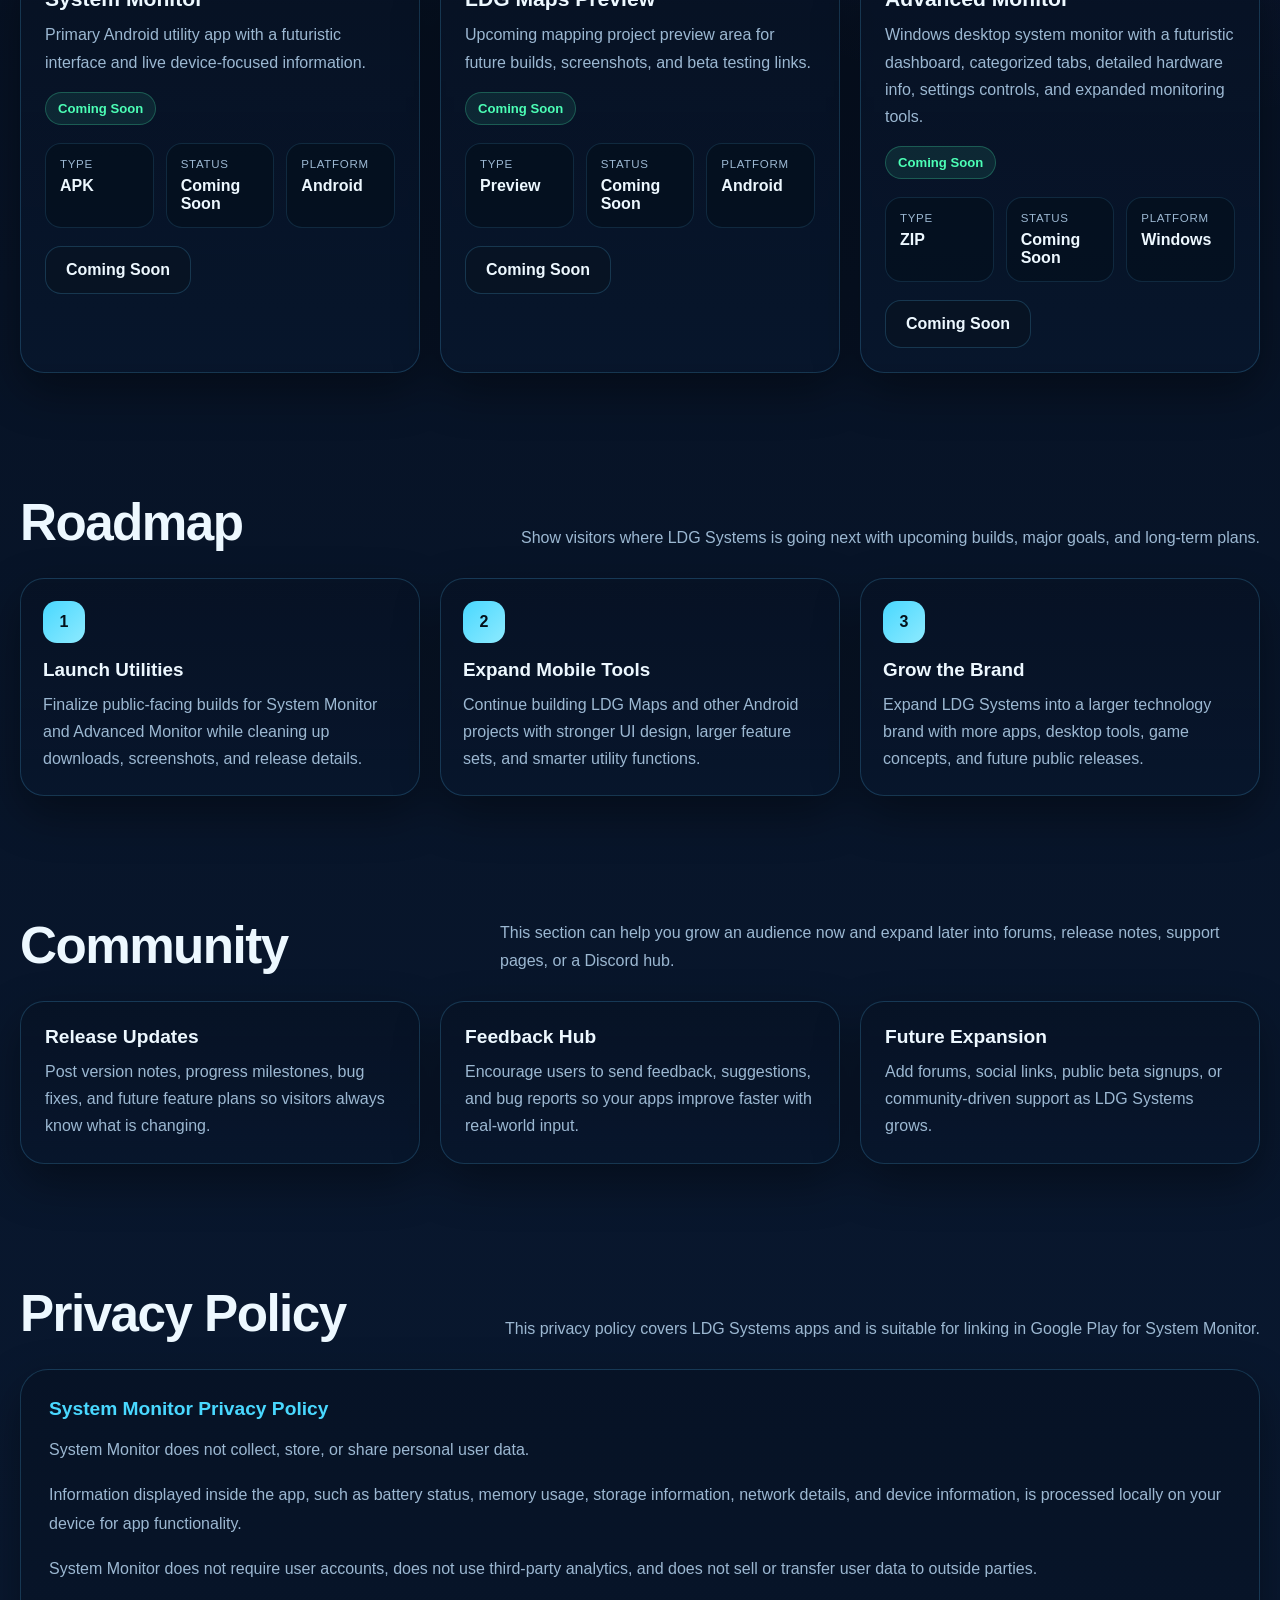
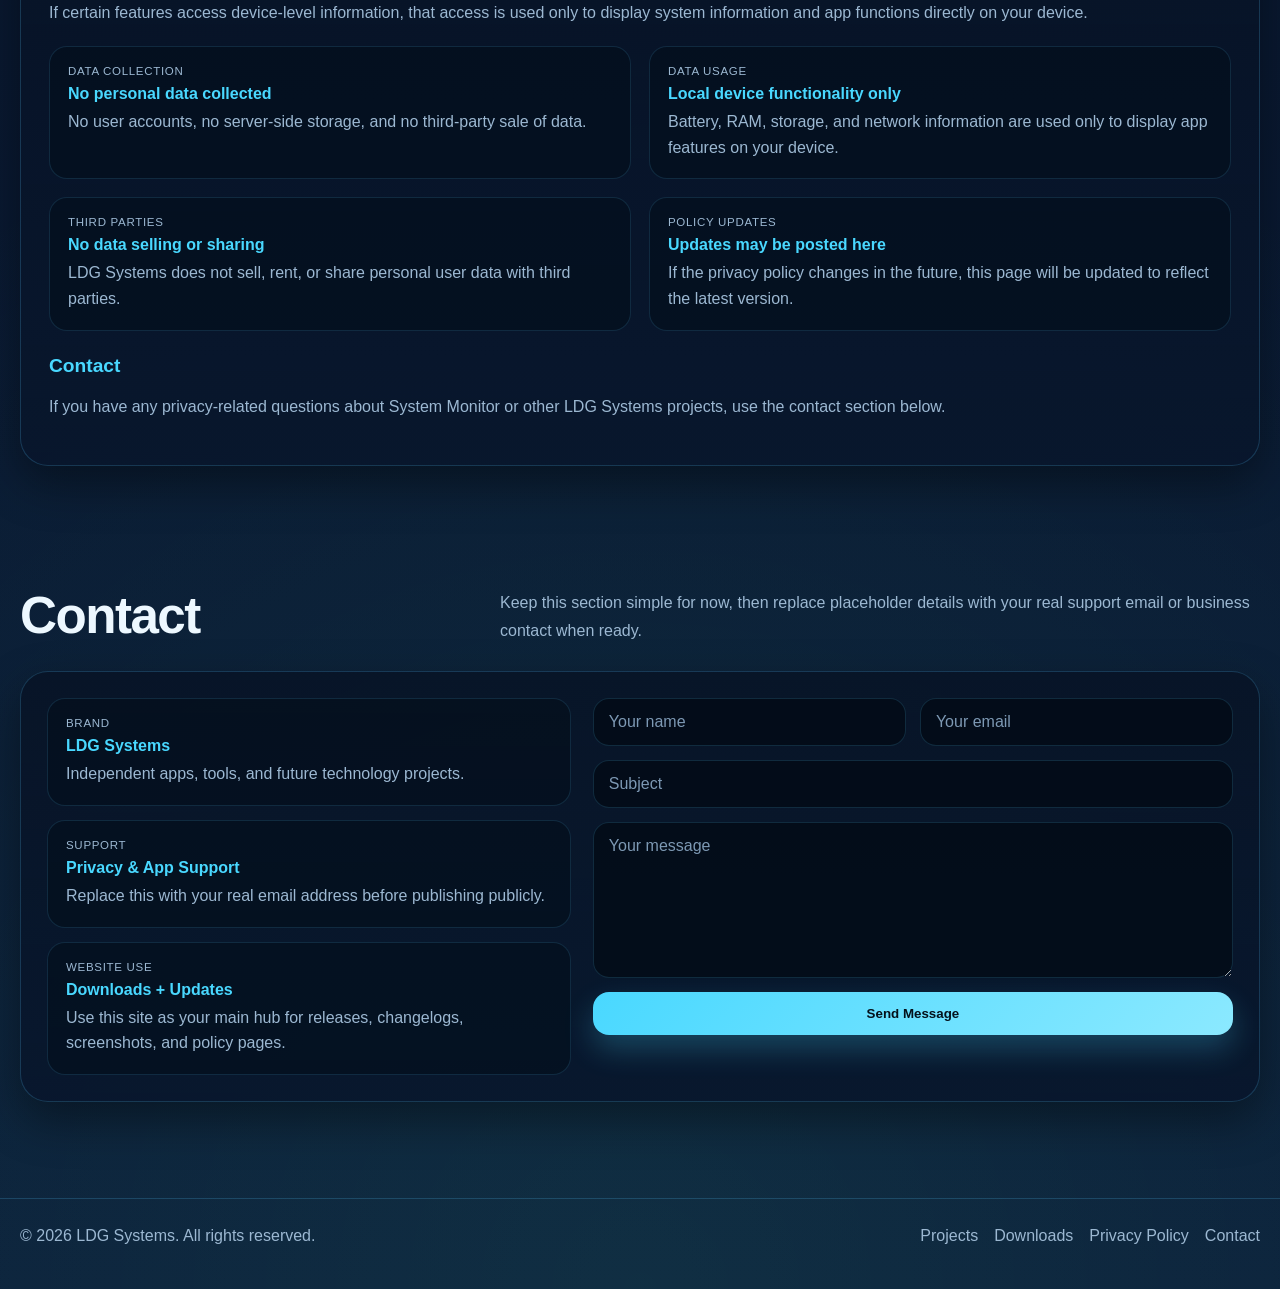
==== commit e3db0114: "Change status text to 'Coming Soon' in index.html Updated status from 'In Progress' to 'Coming Soon'" ====
--- a/index.html
+++ b/index.html
@@ -216,7 +216,6 @@
       justify-content: center;
       gap: 8px;
       border: none;
-      cursor: default;
       border-radius: 16px;
       padding: 14px 20px;
       font-weight: 800;
@@ -967,7 +966,7 @@
               </div>
               <div class="meta-box">
                 <small>Status</small>
-                <strong>In Progress</strong>
+                <strong>Coming Soon</strong>
               </div>
               <div class="meta-box">
                 <small>Platform</small>
@@ -996,7 +995,7 @@
               </div>
               <div class="meta-box">
                 <small>Status</small>
-                <strong>In Progress</strong>
+                <strong>Coming Soon</strong>
               </div>
               <div class="meta-box">
                 <small>Platform</small>
@@ -1025,7 +1024,7 @@
               </div>
               <div class="meta-box">
                 <small>Status</small>
-                <strong>In Progress</strong>
+                <strong>Coming Soon</strong>
               </div>
               <div class="meta-box">
                 <small>Platform</small>
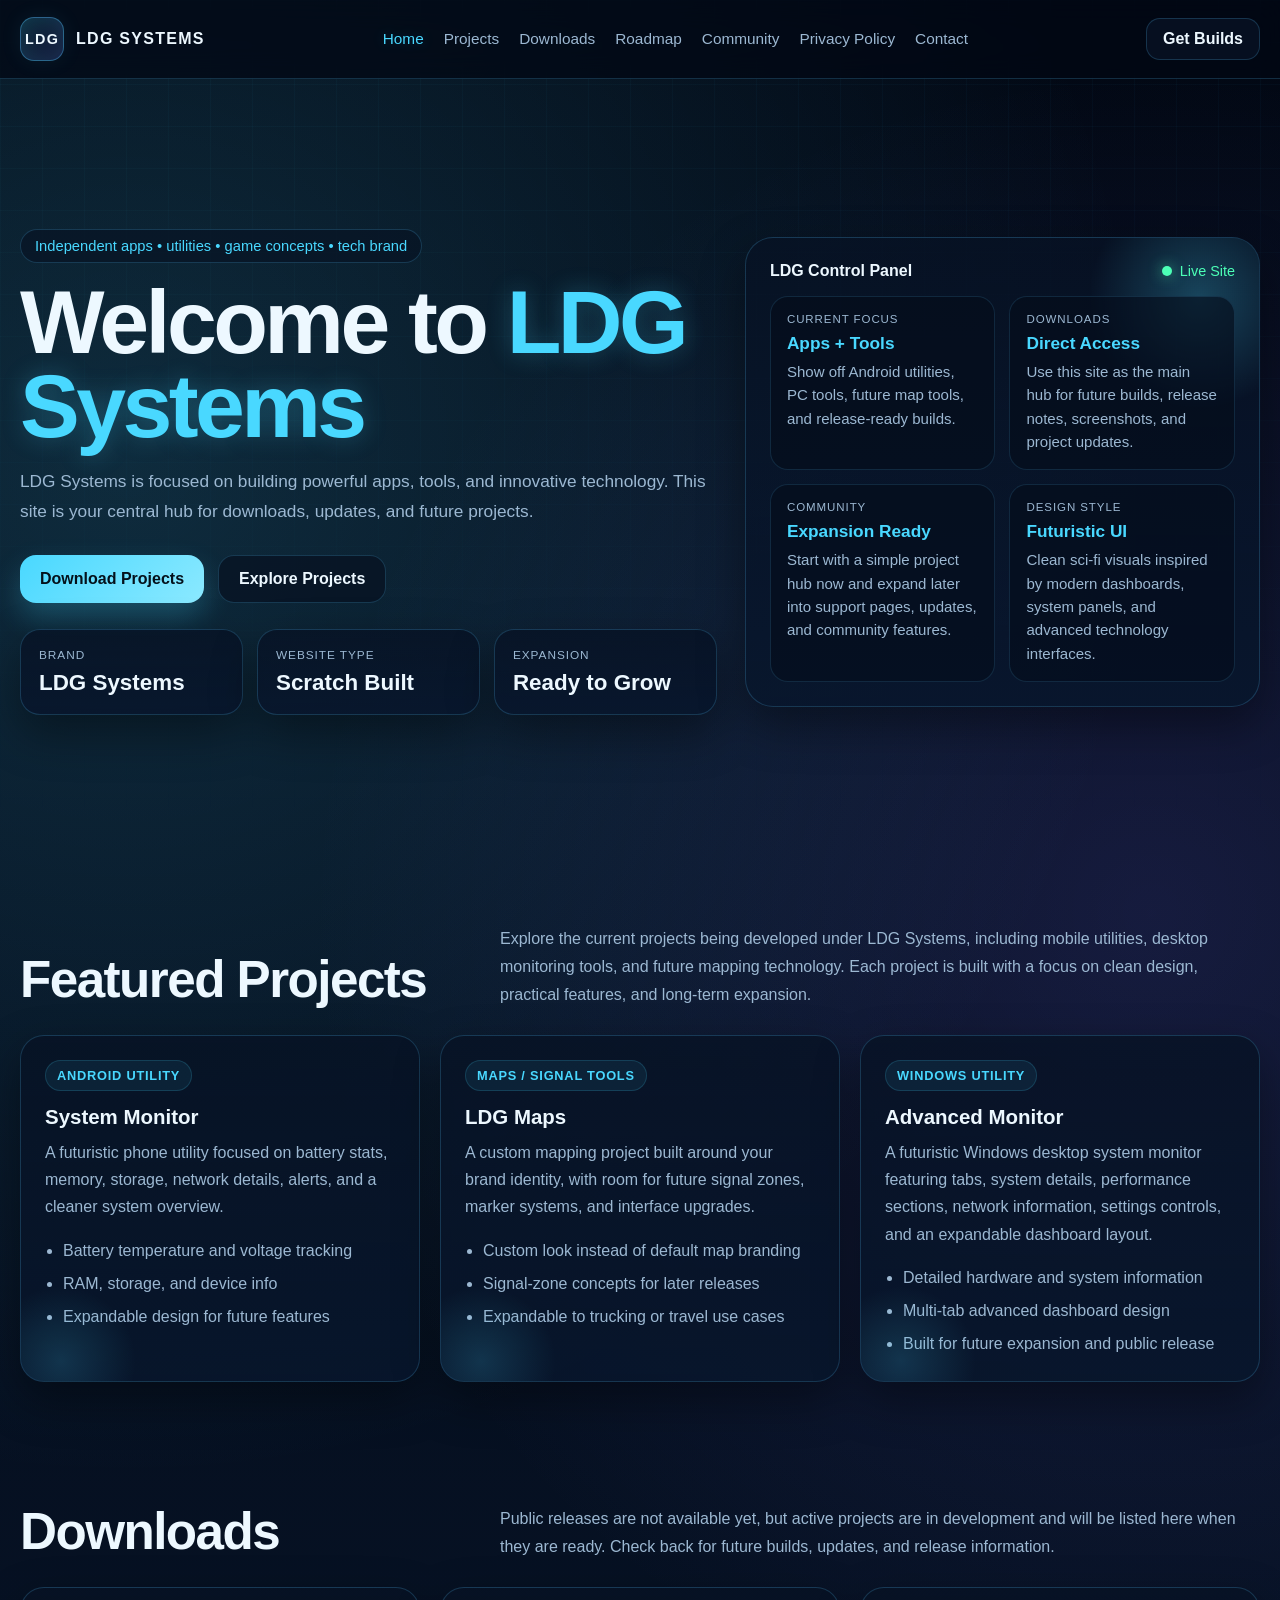
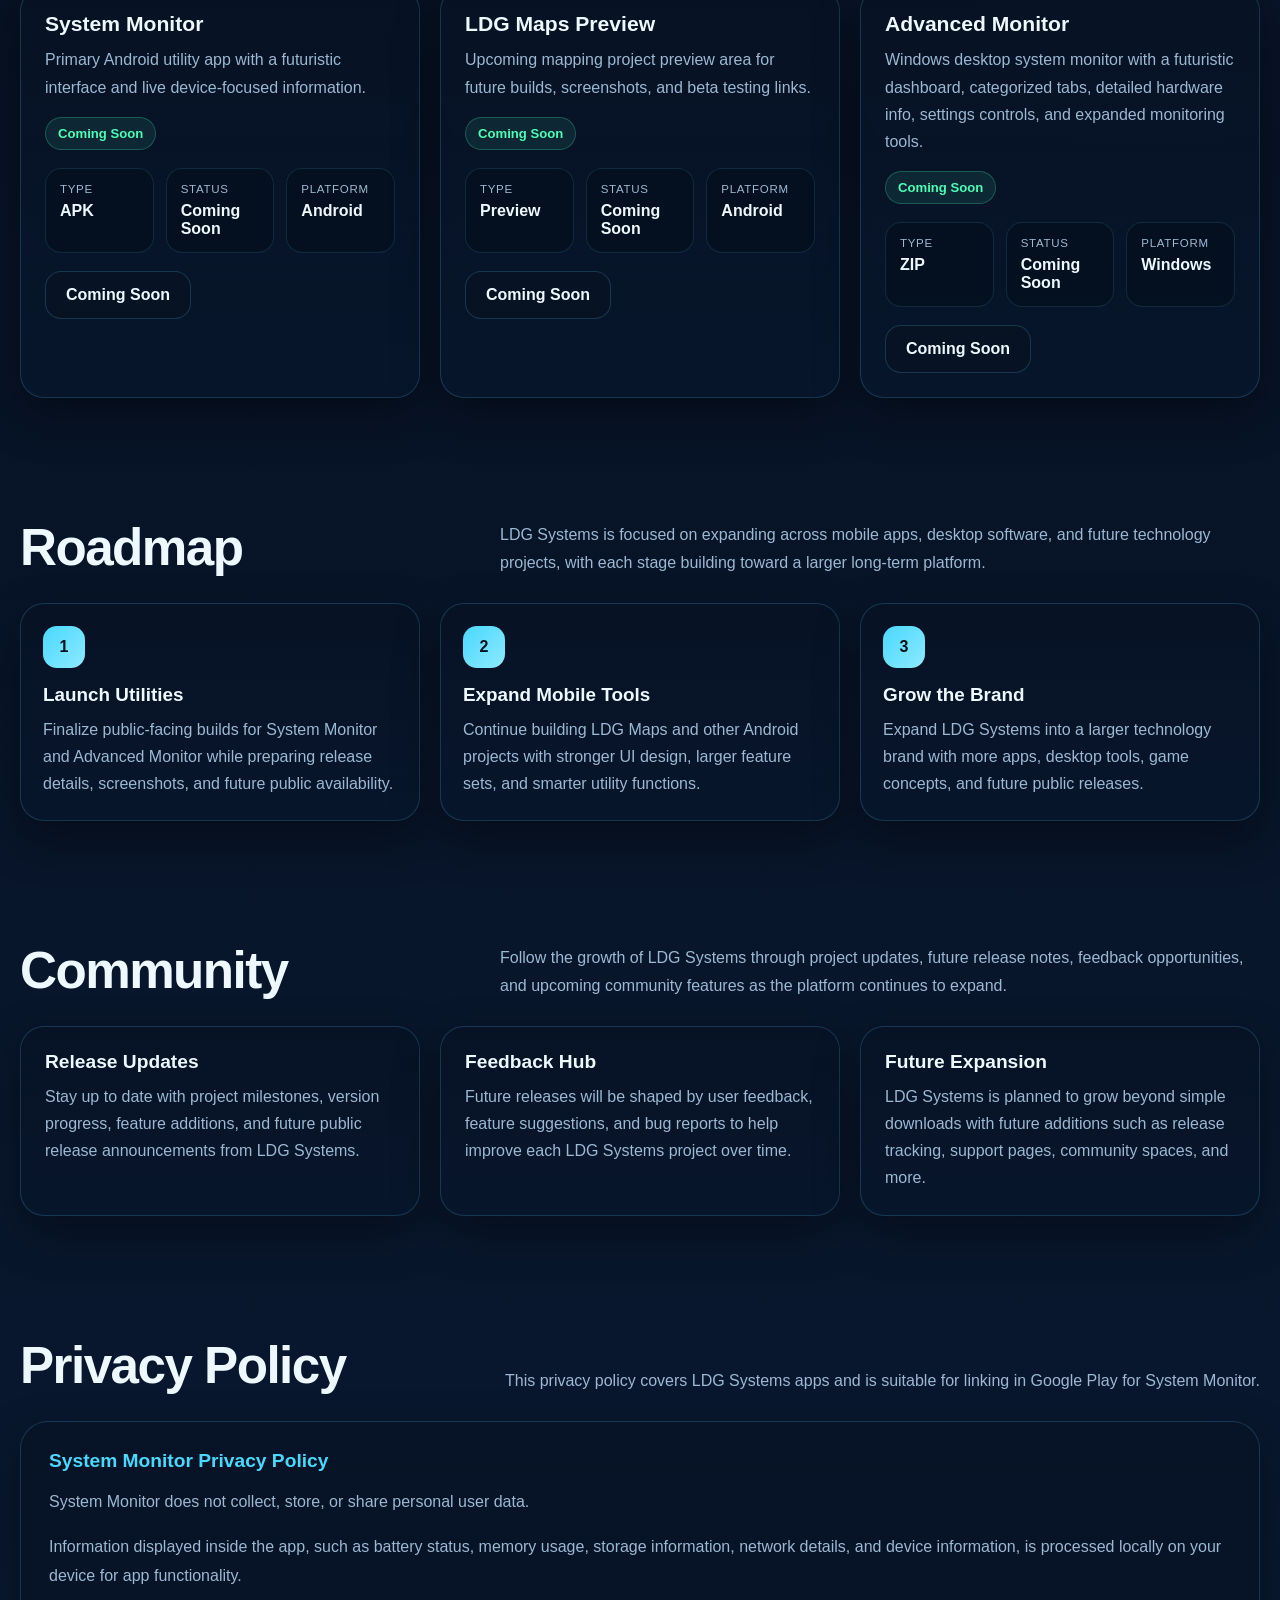
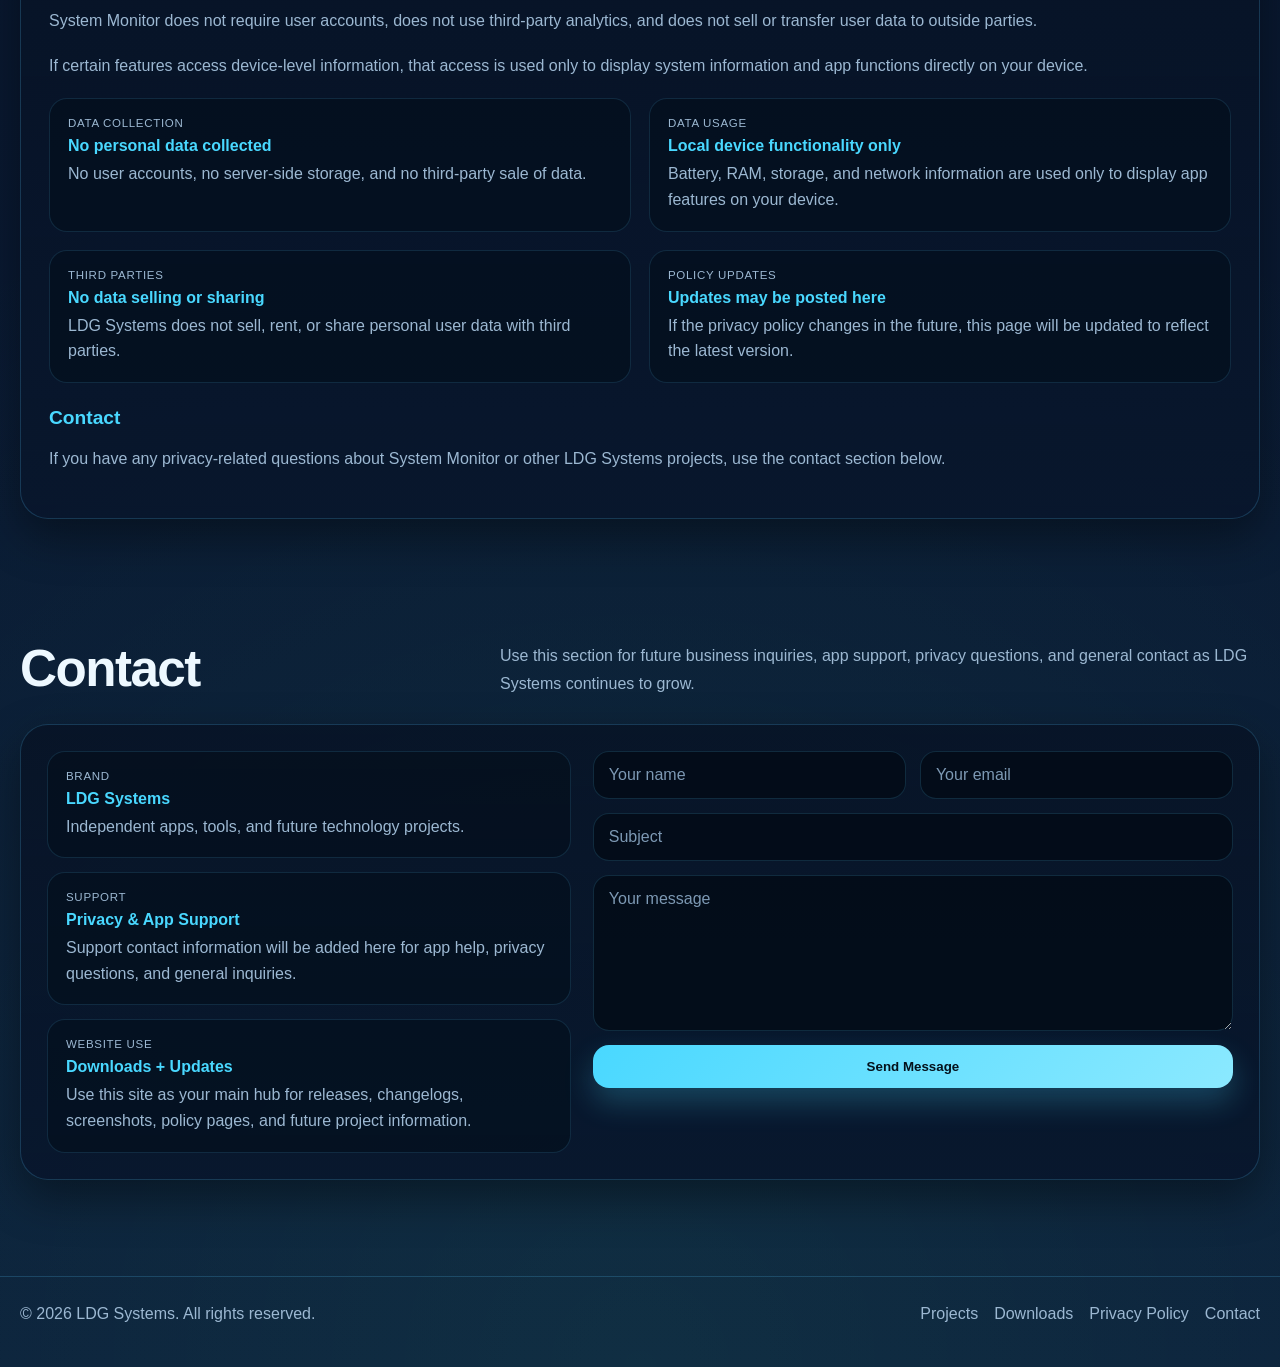
==== commit 10c414ed: "Update text content for clarity and detail" ====
--- a/index.html
+++ b/index.html
@@ -863,17 +863,17 @@
             <div class="system-box">
               <small>Downloads</small>
               <strong>Direct Access</strong>
-              <p>Link users to APKs, ZIP files, changelogs, screenshots, and version updates.</p>
+              <p>Use this site as the main hub for future builds, release notes, screenshots, and project updates.</p>
             </div>
             <div class="system-box">
               <small>Community</small>
               <strong>Expansion Ready</strong>
-              <p>Start with a simple hub now and connect a forum or Discord later.</p>
+              <p>Start with a simple project hub now and expand later into support pages, updates, and community features.</p>
             </div>
             <div class="system-box">
               <small>Design Style</small>
               <strong>Futuristic UI</strong>
-              <p>Clean sci-fi visuals inspired by modern dashboards and system panels.</p>
+              <p>Clean sci-fi visuals inspired by modern dashboards, system panels, and advanced technology interfaces.</p>
             </div>
           </div>
         </aside>
@@ -887,8 +887,7 @@
             <h2>Featured Projects</h2>
           </div>
           <p>
-            Replace the text below with your real project details. These sections are already laid out so you can
-            swap in your own content without rebuilding the whole site.
+            Explore the current projects being developed under LDG Systems, including mobile utilities, desktop monitoring tools, and future mapping technology. Each project is built with a focus on clean design, practical features, and long-term expansion.
           </p>
         </div>
 
@@ -945,7 +944,7 @@
             <h2>Downloads</h2>
           </div>
           <p>
-            Public downloads are coming soon.
+            Public releases are not available yet, but active projects are in development and will be listed here when they are ready. Check back for future builds, updates, and release information.
           </p>
         </div>
 
@@ -1047,7 +1046,7 @@
             <h2>Roadmap</h2>
           </div>
           <p>
-            Show visitors where LDG Systems is going next with upcoming builds, major goals, and long-term plans.
+            LDG Systems is focused on expanding across mobile apps, desktop software, and future technology projects, with each stage building toward a larger long-term platform.
           </p>
         </div>
 
@@ -1055,7 +1054,7 @@
           <article class="timeline-card">
             <div class="step">1</div>
             <h3>Launch Utilities</h3>
-            <p>Finalize public-facing builds for System Monitor and Advanced Monitor while cleaning up downloads, screenshots, and release details.</p>
+            <p>Finalize public-facing builds for System Monitor and Advanced Monitor while preparing release details, screenshots, and future public availability.</p>
           </article>
 
           <article class="timeline-card">
@@ -1080,24 +1079,24 @@
             <h2>Community</h2>
           </div>
           <p>
-            This section can help you grow an audience now and expand later into forums, release notes, support pages, or a Discord hub.
+            Follow the growth of LDG Systems through project updates, future release notes, feedback opportunities, and upcoming community features as the platform continues to expand.
           </p>
         </div>
 
         <div class="community-grid">
           <article class="community-card">
             <h3>Release Updates</h3>
-            <p>Post version notes, progress milestones, bug fixes, and future feature plans so visitors always know what is changing.</p>
+            <p>Stay up to date with project milestones, version progress, feature additions, and future public release announcements from LDG Systems.</p>
           </article>
 
           <article class="community-card">
             <h3>Feedback Hub</h3>
-            <p>Encourage users to send feedback, suggestions, and bug reports so your apps improve faster with real-world input.</p>
+            <p>Future releases will be shaped by user feedback, feature suggestions, and bug reports to help improve each LDG Systems project over time.</p>
           </article>
 
           <article class="community-card">
             <h3>Future Expansion</h3>
-            <p>Add forums, social links, public beta signups, or community-driven support as LDG Systems grows.</p>
+            <p>LDG Systems is planned to grow beyond simple downloads with future additions such as release tracking, support pages, community spaces, and more.</p>
           </article>
         </div>
       </div>
@@ -1170,7 +1169,7 @@
             <h2>Contact</h2>
           </div>
           <p>
-            Keep this section simple for now, then replace placeholder details with your real support email or business contact when ready.
+            Use this section for future business inquiries, app support, privacy questions, and general contact as LDG Systems continues to grow.
           </p>
         </div>
 
@@ -1186,13 +1185,13 @@
               <div class="contact-box">
                 <small>Support</small>
                 <strong>Privacy & App Support</strong>
-                <p>Replace this with your real email address before publishing publicly.</p>
+                <p>Support contact information will be added here for app help, privacy questions, and general inquiries.</p>
               </div>
 
               <div class="contact-box">
                 <small>Website Use</small>
                 <strong>Downloads + Updates</strong>
-                <p>Use this site as your main hub for releases, changelogs, screenshots, and policy pages.</p>
+                <p>Use this site as your main hub for releases, changelogs, screenshots, policy pages, and future project information.</p>
               </div>
             </div>
 
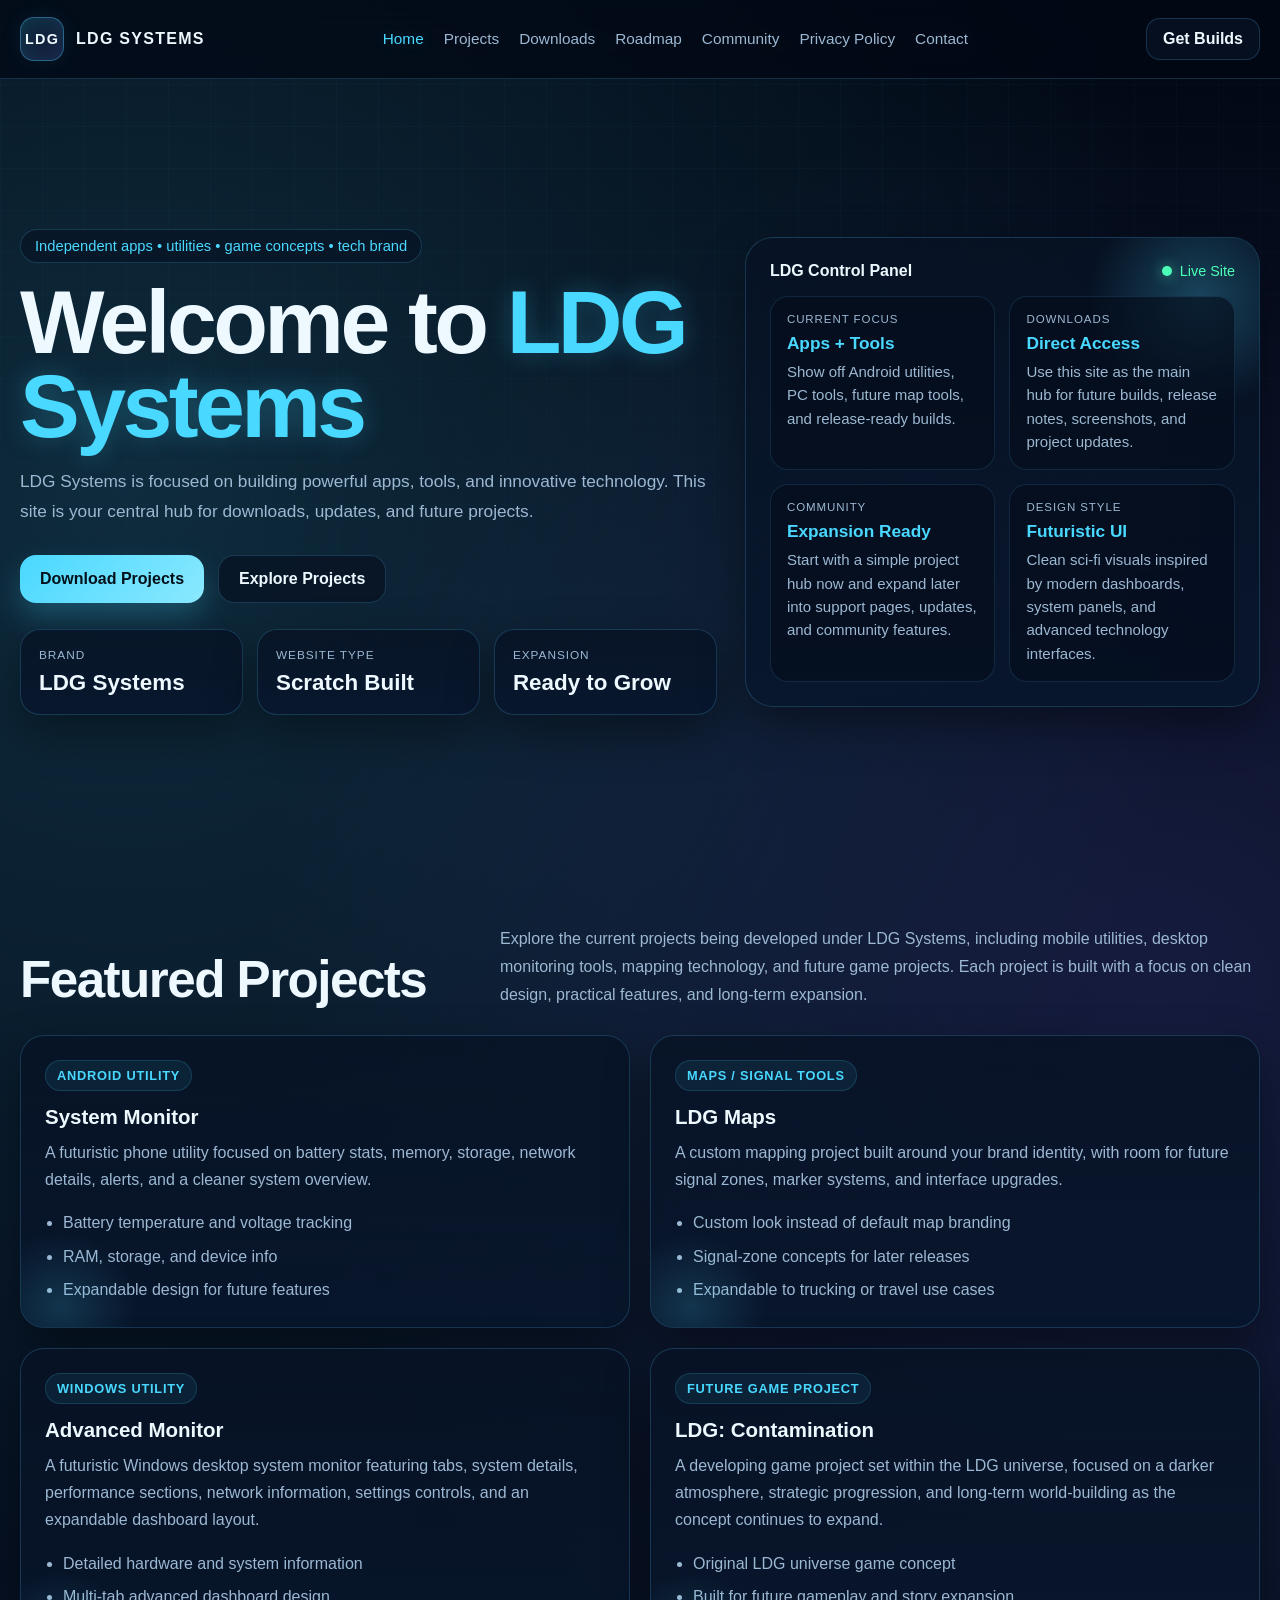
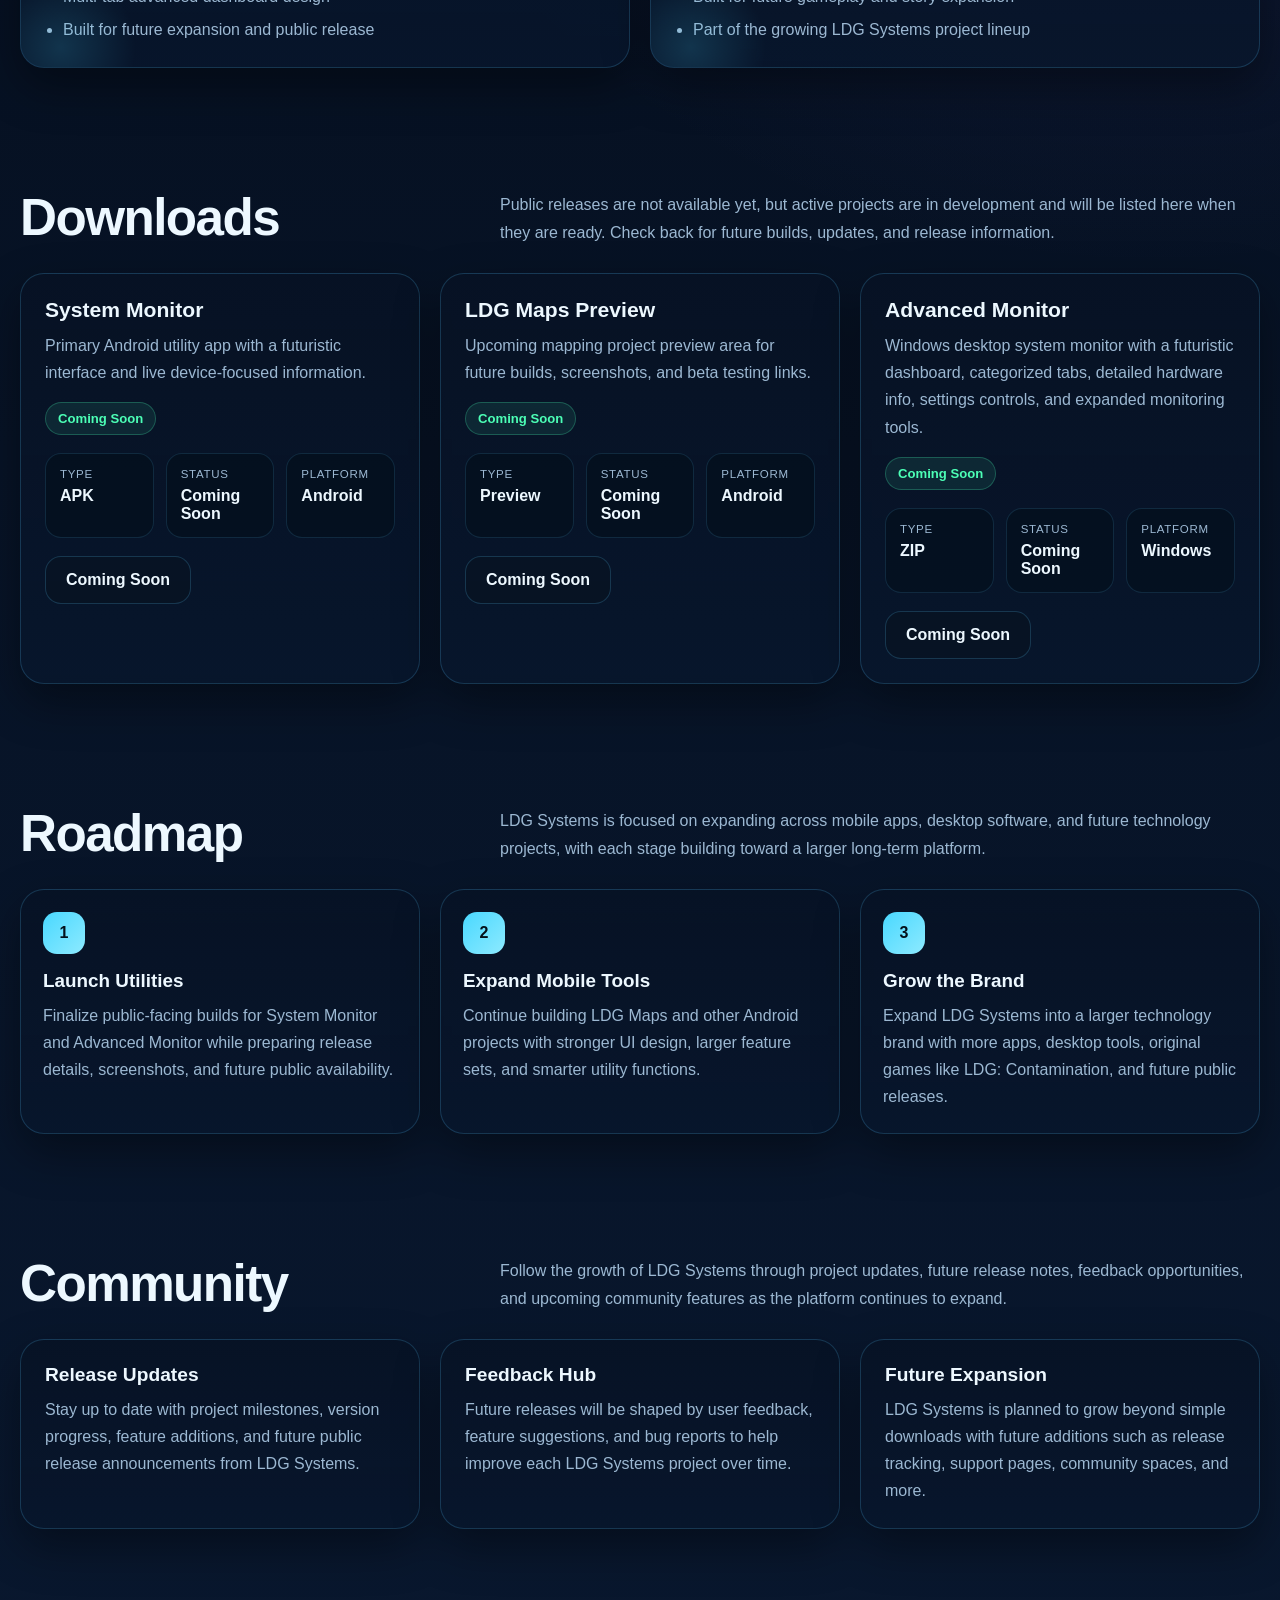
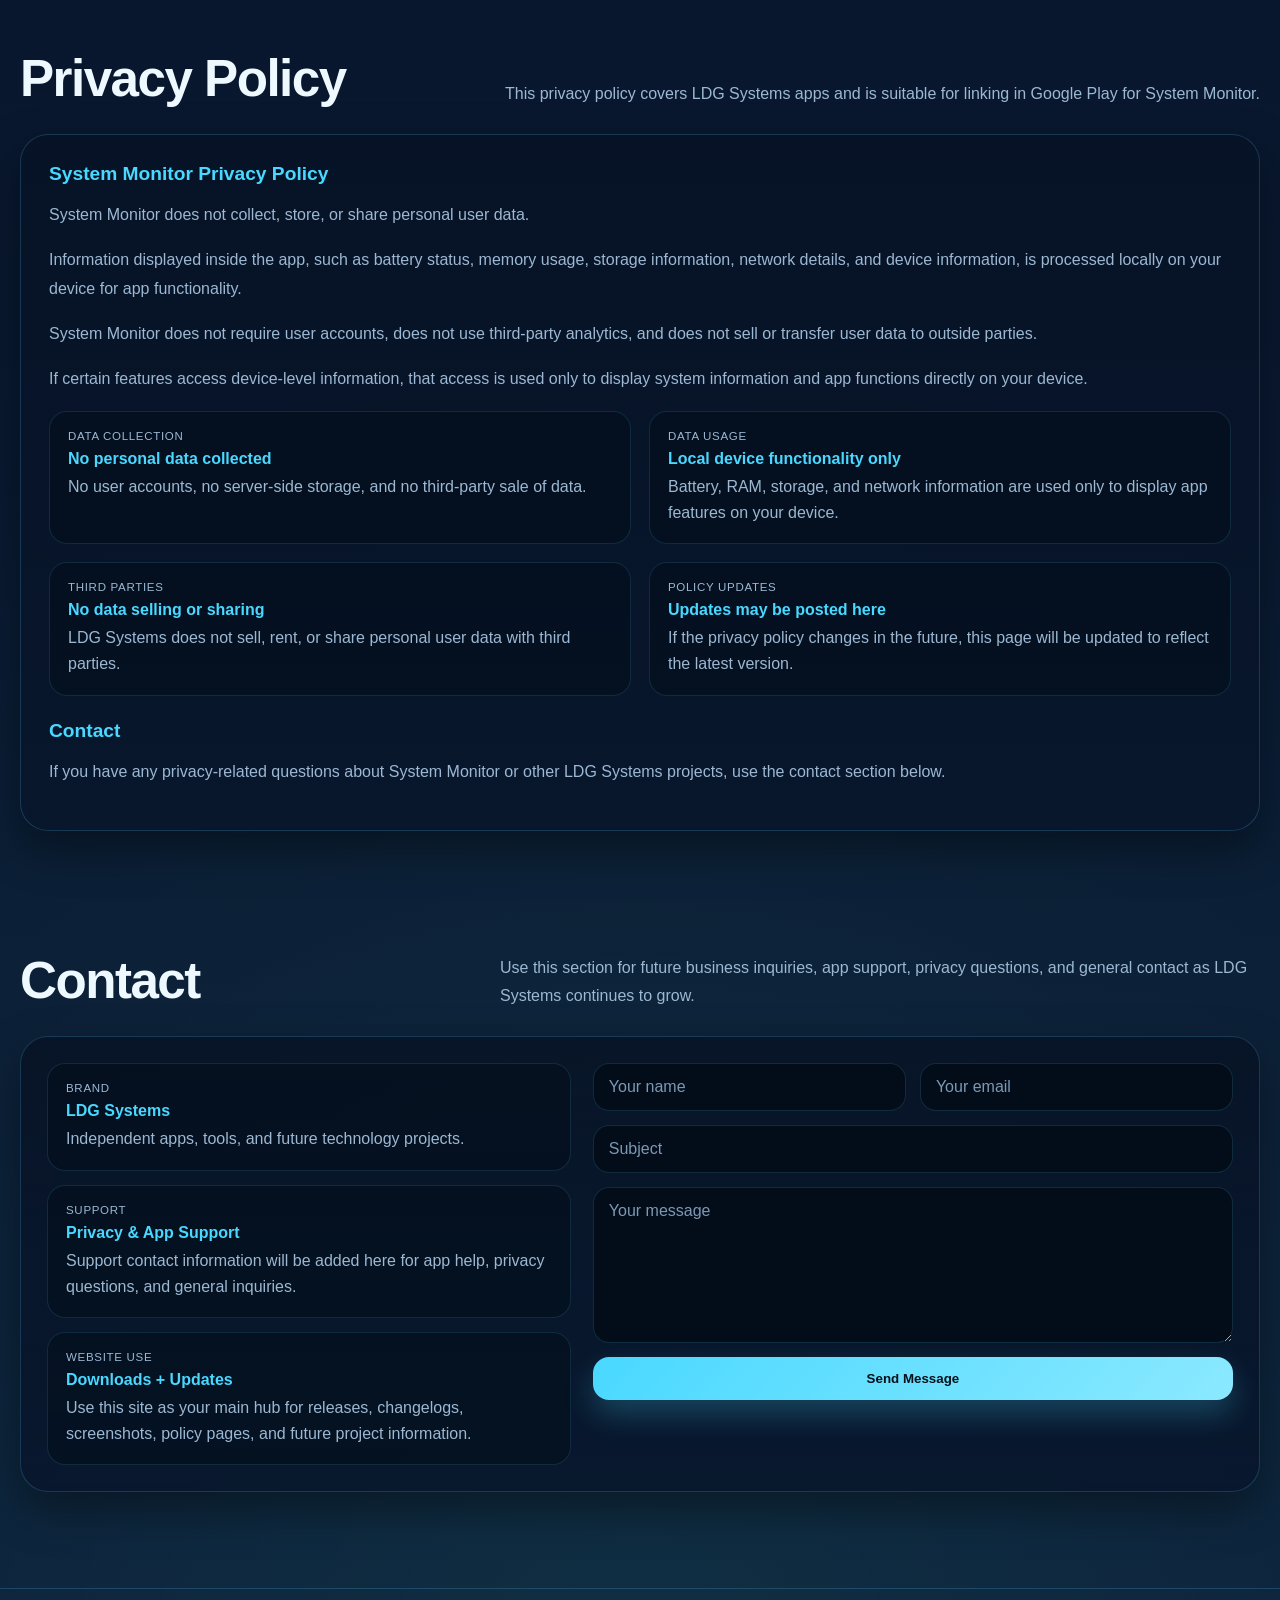
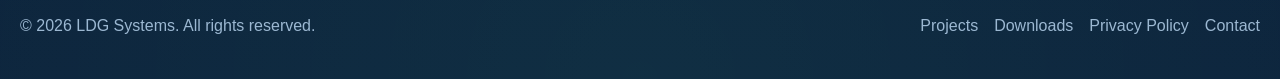
==== commit 957f81b3: "Revise project details and add future game project Updated project descriptions and added a new game" ====
--- a/index.html
+++ b/index.html
@@ -398,7 +398,7 @@
 
     .cards-grid {
       display: grid;
-      grid-template-columns: repeat(3, 1fr);
+      grid-template-columns: repeat(2, minmax(0, 1fr));
       gap: 20px;
     }
 
@@ -887,7 +887,7 @@
             <h2>Featured Projects</h2>
           </div>
           <p>
-            Explore the current projects being developed under LDG Systems, including mobile utilities, desktop monitoring tools, and future mapping technology. Each project is built with a focus on clean design, practical features, and long-term expansion.
+            Explore the current projects being developed under LDG Systems, including mobile utilities, desktop monitoring tools, mapping technology, and future game projects. Each project is built with a focus on clean design, practical features, and long-term expansion.
           </p>
         </div>
 
@@ -933,6 +933,20 @@
               <li>Built for future expansion and public release</li>
             </ul>
           </article>
+
+          <article class="card">
+            <div class="tag">Future Game Project</div>
+            <h3>LDG: Contamination</h3>
+            <p>
+              A developing game project set within the LDG universe, focused on a darker atmosphere, strategic progression,
+              and long-term world-building as the concept continues to expand.
+            </p>
+            <ul class="list">
+              <li>Original LDG universe game concept</li>
+              <li>Built for future gameplay and story expansion</li>
+              <li>Part of the growing LDG Systems project lineup</li>
+            </ul>
+          </article>
         </div>
       </div>
     </section>
@@ -1066,7 +1080,7 @@
           <article class="timeline-card">
             <div class="step">3</div>
             <h3>Grow the Brand</h3>
-            <p>Expand LDG Systems into a larger technology brand with more apps, desktop tools, game concepts, and future public releases.</p>
+            <p>Expand LDG Systems into a larger technology brand with more apps, desktop tools, original games like LDG: Contamination, and future public releases.</p>
           </article>
         </div>
       </div>
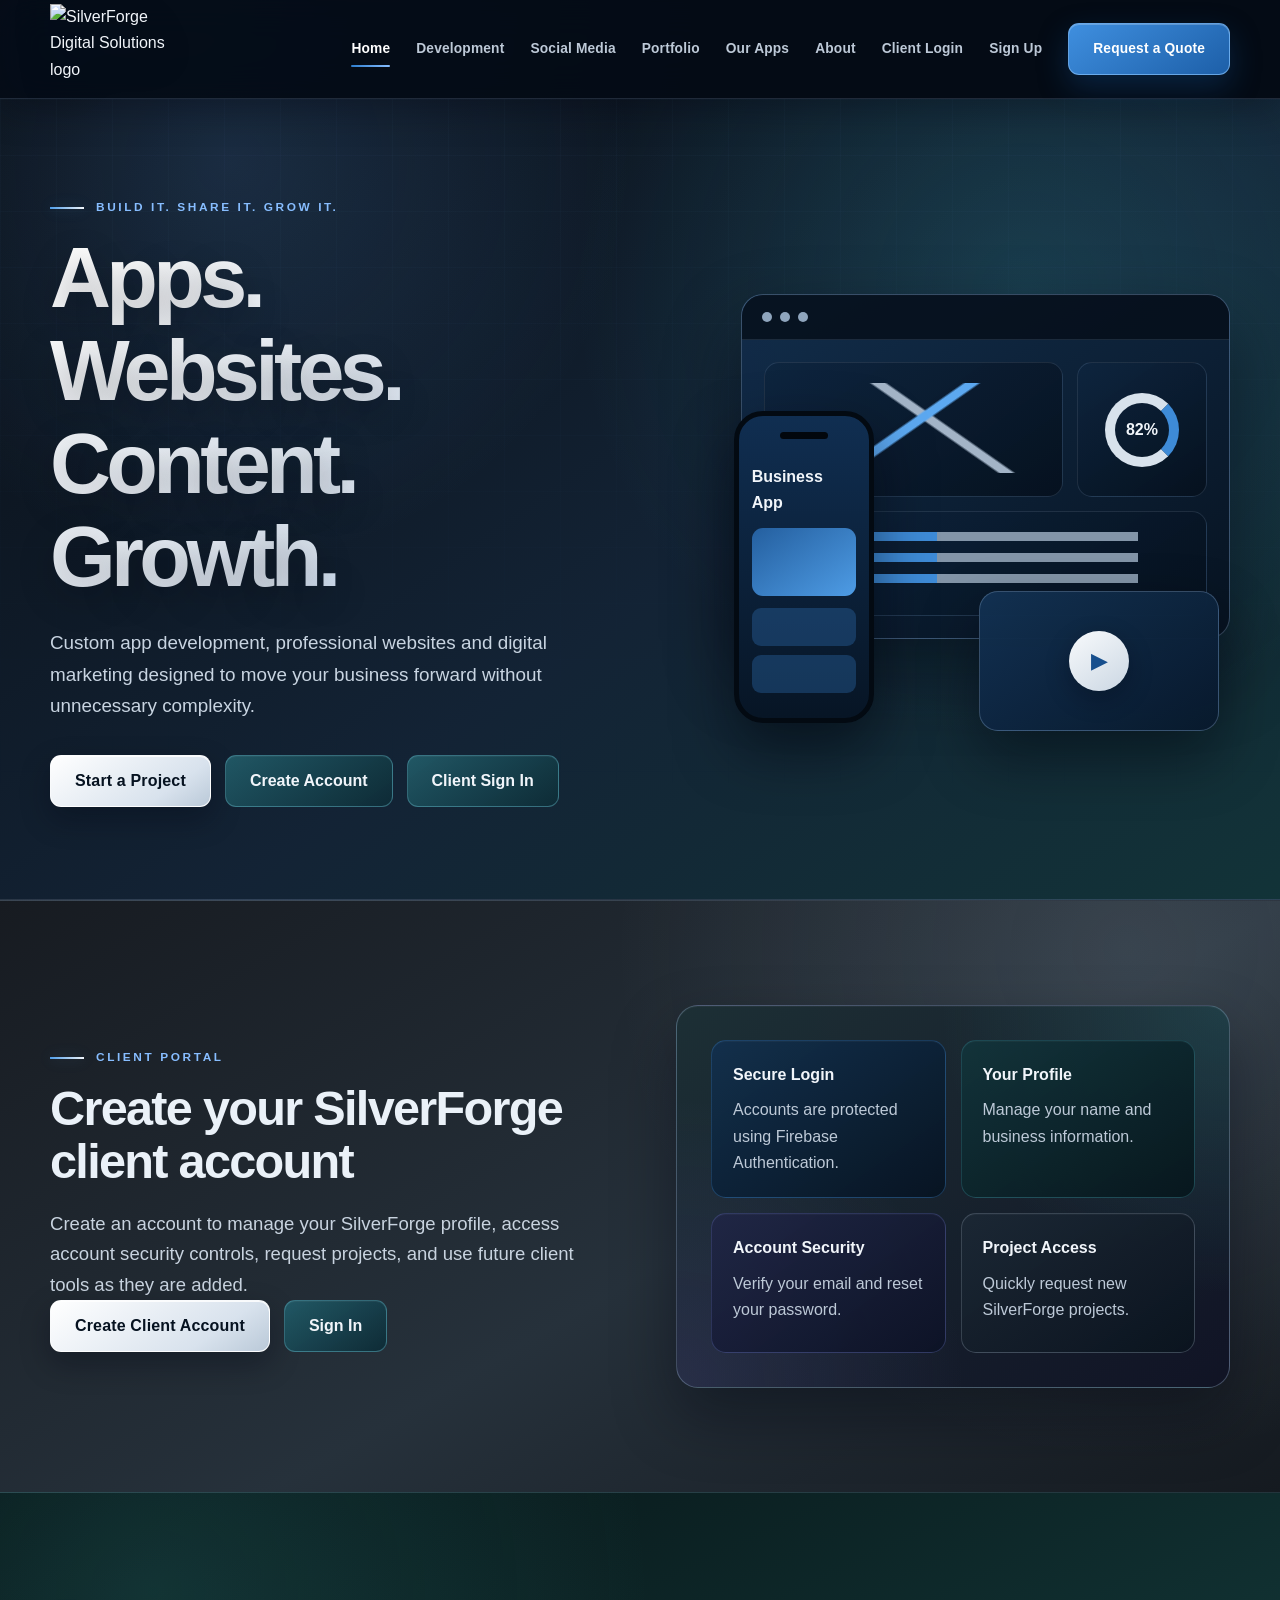
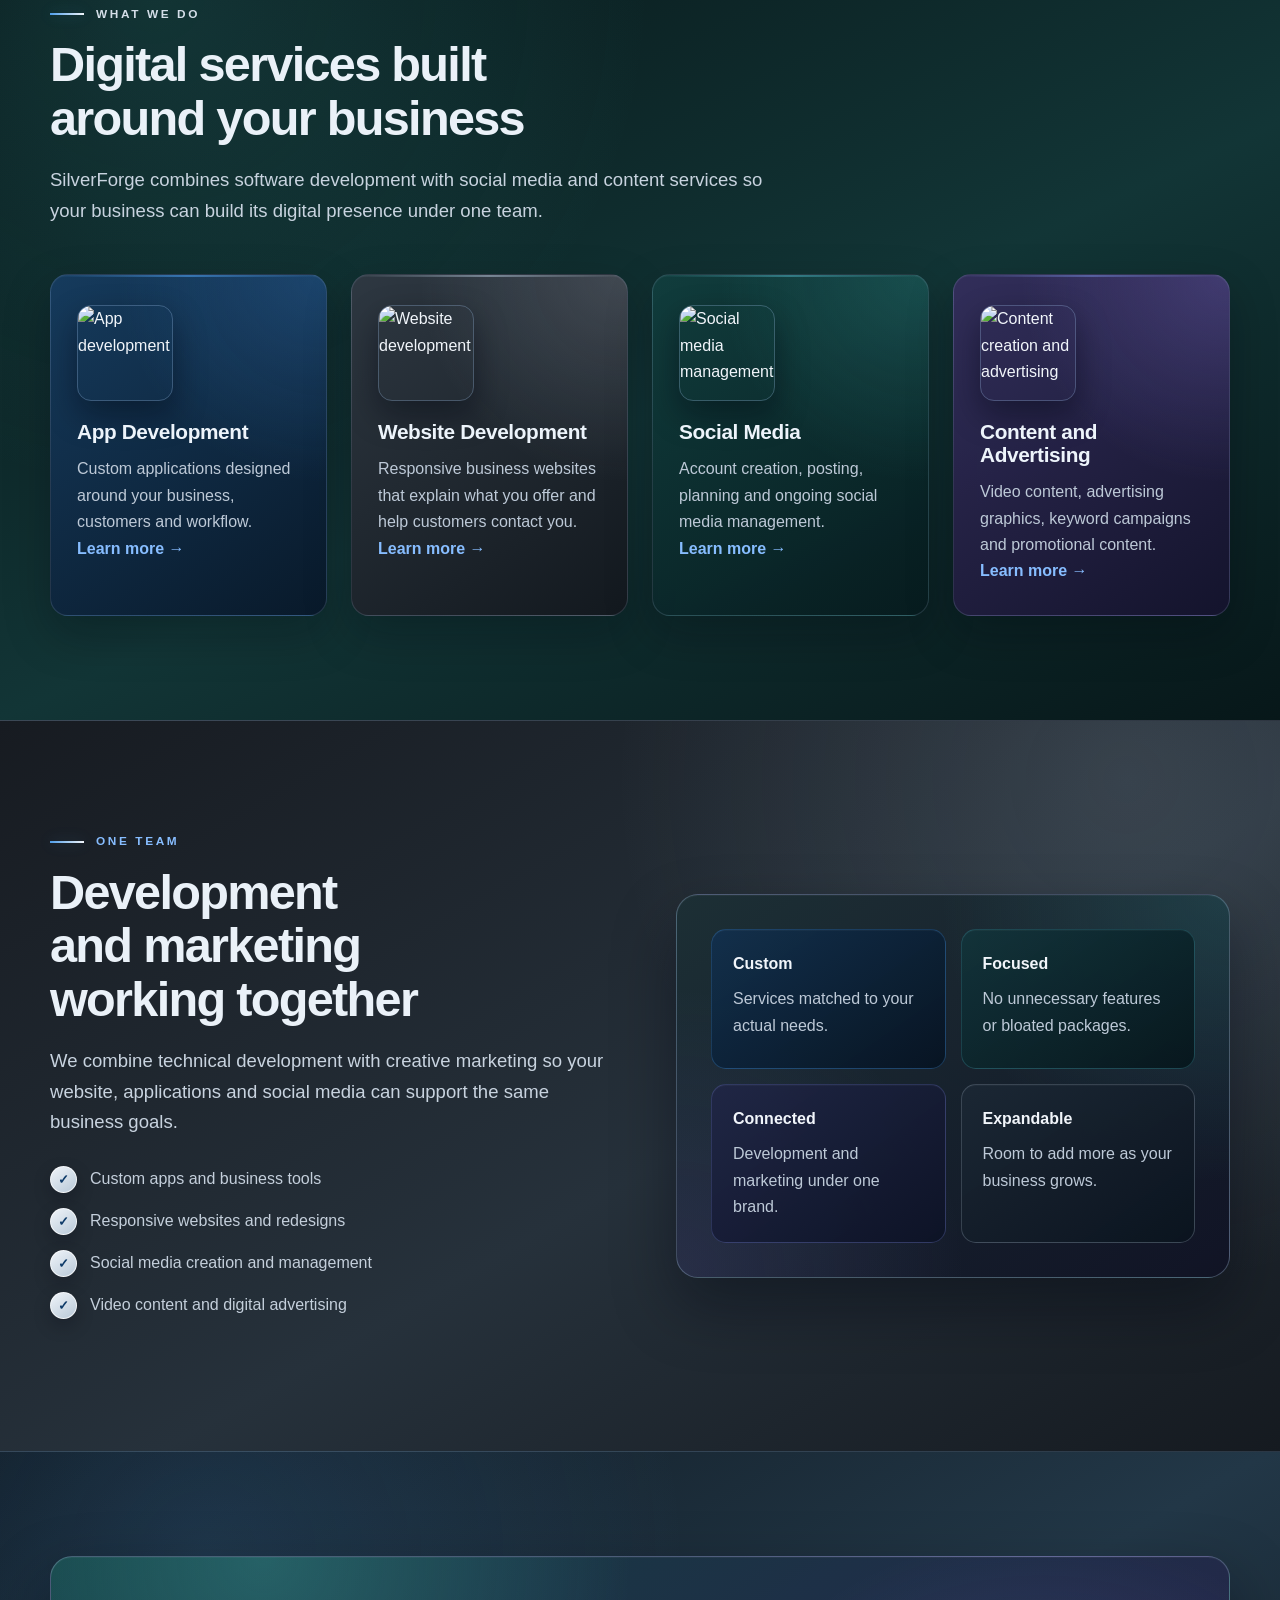
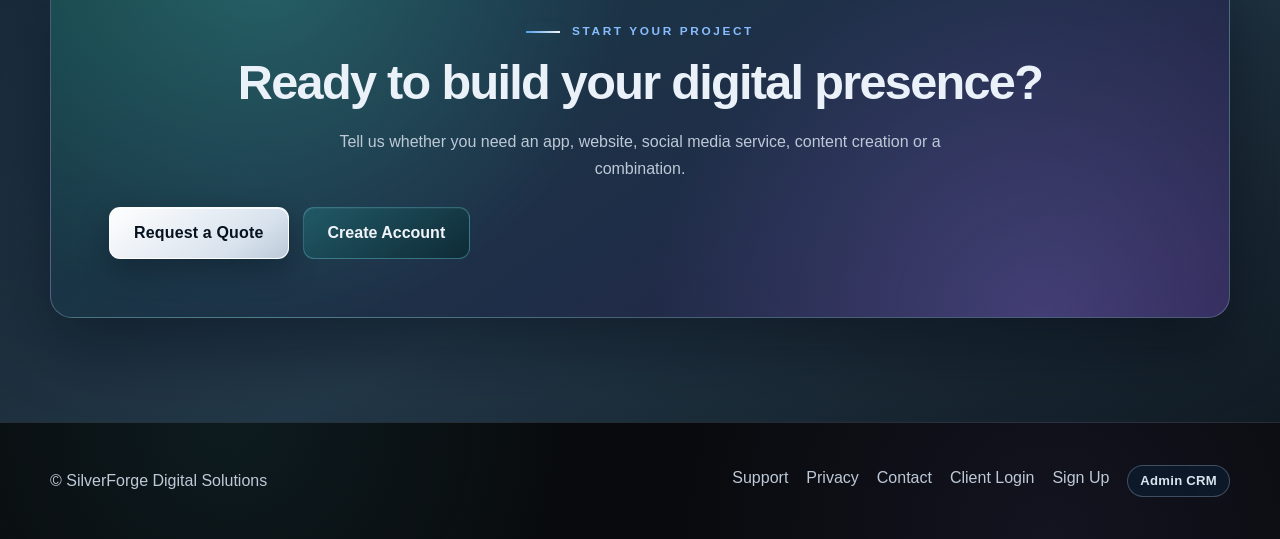
==== commit 0b971b21: "Refactor index.html for improved structure and readability Reformatted HTML structure for better rea" ====
--- a/index.html
+++ b/index.html
@@ -1,1273 +1,819 @@
 <!DOCTYPE html>
 <html lang="en">
 <head>
-  <meta charset="UTF-8" />
-  <meta name="viewport" content="width=device-width, initial-scale=1.0" />
-  <title>LDG Systems</title>
-  <meta name="description" content="LDG Systems official website for apps, projects, downloads, and future releases." />
-  <style>
-    :root {
-      --bg-1: #020814;
-      --bg-2: #071326;
-      --bg-3: #0b1d39;
-      --panel: rgba(7, 18, 36, 0.8);
-      --panel-2: rgba(8, 22, 44, 0.9);
-      --line: rgba(84, 199, 255, 0.2);
-      --line-strong: rgba(84, 199, 255, 0.4);
-      --text: #edf8ff;
-      --muted: #9cb8d2;
-      --accent: #49d8ff;
-      --accent-2: #7a6dff;
-      --accent-3: #4cffb6;
-      --danger: #ff6b88;
-      --shadow: 0 18px 45px rgba(0, 0, 0, 0.38);
-      --radius-xl: 28px;
-      --radius-lg: 22px;
-      --radius-md: 16px;
-      --max-width: 1240px;
-    }
-
-    * {
-      box-sizing: border-box;
-    }
-
-    html {
-      scroll-behavior: smooth;
-    }
-
-    body {
-      margin: 0;
-      font-family: Arial, Helvetica, sans-serif;
-      color: var(--text);
-      background:
-        radial-gradient(circle at 10% 10%, rgba(73, 216, 255, 0.16), transparent 24%),
-        radial-gradient(circle at 90% 20%, rgba(122, 109, 255, 0.15), transparent 22%),
-        radial-gradient(circle at 50% 100%, rgba(76, 255, 182, 0.08), transparent 28%),
-        linear-gradient(180deg, var(--bg-1), var(--bg-2) 42%, var(--bg-3));
-      min-height: 100vh;
-      overflow-x: hidden;
-    }
-
-    body::before {
-      content: "";
-      position: fixed;
-      inset: 0;
-      pointer-events: none;
-      background-image:
-        linear-gradient(rgba(73, 216, 255, 0.045) 1px, transparent 1px),
-        linear-gradient(90deg, rgba(73, 216, 255, 0.045) 1px, transparent 1px);
-      background-size: 42px 42px;
-      mask-image: linear-gradient(180deg, rgba(255,255,255,.8), transparent 95%);
-      z-index: 0;
-    }
-
-    a {
-      color: inherit;
-      text-decoration: none;
-    }
-
-    img {
-      max-width: 100%;
-      display: block;
-    }
-
-    .container {
-      width: min(var(--max-width), calc(100% - 32px));
-      margin: 0 auto;
-      position: relative;
-      z-index: 1;
-    }
-
-    .topbar {
-      position: sticky;
-      top: 0;
-      z-index: 100;
-      backdrop-filter: blur(14px);
-      background: rgba(2, 8, 20, 0.72);
-      border-bottom: 1px solid var(--line);
-    }
-
-    .nav {
-      min-height: 78px;
-      display: flex;
-      align-items: center;
-      justify-content: space-between;
-      gap: 20px;
-      position: relative;
-    }
-
-    .brand {
-      display: flex;
-      align-items: center;
-      gap: 12px;
-      font-weight: 800;
-      letter-spacing: 0.08em;
-      text-transform: uppercase;
-    }
-
-    .brand-mark {
-      width: 44px;
-      height: 44px;
-      border-radius: 14px;
-      border: 1px solid var(--line-strong);
-      display: grid;
-      place-items: center;
-      background: linear-gradient(135deg, rgba(73, 216, 255, 0.15), rgba(122, 109, 255, 0.16));
-      box-shadow: inset 0 0 18px rgba(73, 216, 255, 0.1), 0 0 22px rgba(73, 216, 255, 0.08);
-      font-size: 0.9rem;
-    }
-
-    .nav-toggle {
-      display: none;
-      border: 1px solid var(--line);
-      background: rgba(8, 20, 38, 0.8);
-      color: var(--text);
-      padding: 10px 14px;
-      border-radius: 12px;
-      cursor: pointer;
-      font-weight: 700;
-    }
-
-    .nav-links {
-      display: flex;
-      align-items: center;
-      gap: 20px;
-      flex-wrap: wrap;
-    }
-
-    .nav-links a {
-      color: var(--muted);
-      font-size: 0.96rem;
-      transition: 0.2s ease;
-    }
-
-    .nav-links a:hover,
-    .nav-links a.active {
-      color: var(--accent);
-      text-shadow: 0 0 14px rgba(73, 216, 255, 0.24);
-    }
-
-    .nav-cta {
-      padding: 11px 16px;
-      border-radius: 14px;
-      border: 1px solid var(--line);
-      background: rgba(7, 18, 36, 0.88);
-      color: var(--text);
-      font-weight: 700;
-    }
-
-    .hero {
-      padding: 64px 0 100px;
-      min-height: calc(100vh - 78px);
-      display: grid;
-      align-items: center;
-    }
-
-    .hero-grid {
-      display: grid;
-      grid-template-columns: 1.15fr 0.85fr;
-      gap: 28px;
-      align-items: center;
-    }
-
-    .eyebrow {
-      display: inline-flex;
-      align-items: center;
-      gap: 10px;
-      padding: 8px 14px;
-      border-radius: 999px;
-      border: 1px solid var(--line);
-      background: rgba(8, 20, 36, 0.72);
-      color: var(--accent);
-      margin-bottom: 18px;
-      font-size: 0.92rem;
-    }
-
-    .hero h1 {
-      margin: 0 0 18px;
-      font-size: clamp(2.6rem, 7vw, 5.6rem);
-      line-height: 0.93;
-      letter-spacing: -0.04em;
-    }
-
-    .hero h1 span {
-      color: var(--accent);
-      text-shadow: 0 0 24px rgba(73, 216, 255, 0.28);
-    }
-
-    .hero p {
-      margin: 0 0 28px;
-      color: var(--muted);
-      font-size: 1.08rem;
-      line-height: 1.75;
-      max-width: 720px;
-    }
-
-    .hero-actions {
-      display: flex;
-      flex-wrap: wrap;
-      gap: 14px;
-      margin-bottom: 26px;
-    }
-
-    .btn {
-      display: inline-flex;
-      align-items: center;
-      justify-content: center;
-      gap: 8px;
-      border: none;
-      border-radius: 16px;
-      padding: 14px 20px;
-      font-weight: 800;
-      transition: transform .2s ease, box-shadow .2s ease, border-color .2s ease;
-    }
-
-    .btn:hover {
-      transform: translateY(-2px);
-    }
-
-    .btn-primary {
-      color: #04111b;
-      background: linear-gradient(135deg, var(--accent), #8be9ff);
-      box-shadow: 0 14px 30px rgba(73, 216, 255, 0.24);
-    }
-
-    .btn-secondary {
-      color: var(--text);
-      background: rgba(8, 20, 36, 0.82);
-      border: 1px solid var(--line);
-    }
-
-    .hero-stats {
-      display: grid;
-      grid-template-columns: repeat(3, 1fr);
-      gap: 14px;
-      max-width: 720px;
-    }
-
-    .stat-card,
-    .panel,
-    .card,
-    .download-card,
-    .contact-card,
-    .timeline-card,
-    .community-card,
-    .privacy-card {
-      background: linear-gradient(180deg, var(--panel), var(--panel-2));
-      border: 1px solid var(--line);
-      box-shadow: var(--shadow);
-    }
-
-    .stat-card {
-      border-radius: 20px;
-      padding: 18px;
-    }
-
-    .stat-card small {
-      display: block;
-      color: var(--muted);
-      margin-bottom: 8px;
-      text-transform: uppercase;
-      letter-spacing: 0.08em;
-      font-size: 0.74rem;
-    }
-
-    .stat-card strong {
-      font-size: 1.4rem;
-      color: var(--text);
-    }
-
-    .hero-panel {
-      border-radius: var(--radius-xl);
-      padding: 24px;
-      position: relative;
-      overflow: hidden;
-    }
-
-    .hero-panel::before {
-      content: "";
-      position: absolute;
-      width: 240px;
-      height: 240px;
-      right: -60px;
-      top: -60px;
-      border-radius: 50%;
-      background: radial-gradient(circle, rgba(73, 216, 255, 0.26), transparent 65%);
-    }
-
-    .panel-header {
-      display: flex;
-      align-items: center;
-      justify-content: space-between;
-      gap: 10px;
-      margin-bottom: 16px;
-      position: relative;
-      z-index: 1;
-    }
-
-    .panel-title {
-      font-size: 1rem;
-      font-weight: 800;
-    }
-
-    .live-pill {
-      display: inline-flex;
-      align-items: center;
-      gap: 8px;
-      color: var(--accent-3);
-      font-size: 0.9rem;
-    }
-
-    .live-dot {
-      width: 10px;
-      height: 10px;
-      border-radius: 999px;
-      background: var(--accent-3);
-      box-shadow: 0 0 14px rgba(76, 255, 182, 0.6);
-      animation: pulse 1.7s infinite;
-    }
-
-    @keyframes pulse {
-      0%, 100% { transform: scale(1); opacity: 1; }
-      50% { transform: scale(1.25); opacity: 0.6; }
-    }
-
-    .system-grid {
-      display: grid;
-      grid-template-columns: 1fr 1fr;
-      gap: 14px;
-      position: relative;
-      z-index: 1;
-    }
-
-    .system-box {
-      background: rgba(5, 14, 27, 0.64);
-      border: 1px solid rgba(84, 199, 255, 0.14);
-      border-radius: 18px;
-      padding: 16px;
-    }
-
-    .system-box small {
-      display: block;
-      color: var(--muted);
-      margin-bottom: 8px;
-      text-transform: uppercase;
-      letter-spacing: 0.08em;
-      font-size: 0.72rem;
-    }
-
-    .system-box strong {
-      display: block;
-      margin-bottom: 6px;
-      font-size: 1.08rem;
-      color: var(--accent);
-    }
-
-    .system-box p {
-      margin: 0;
-      color: var(--muted);
-      line-height: 1.55;
-      font-size: 0.94rem;
-    }
-
-    section {
-      padding: 24px 0 96px;
-    }
-
-    .section-heading {
-      display: flex;
-      justify-content: space-between;
-      align-items: flex-end;
-      gap: 18px;
-      flex-wrap: wrap;
-      margin-bottom: 26px;
-    }
-
-    .section-heading h2 {
-      margin: 0;
-      font-size: clamp(1.9rem, 5vw, 3.2rem);
-      letter-spacing: -0.03em;
-    }
-
-    .section-heading p {
-      margin: 0;
-      color: var(--muted);
-      max-width: 760px;
-      line-height: 1.75;
-    }
-
-    .cards-grid {
-      display: grid;
-      grid-template-columns: repeat(2, minmax(0, 1fr));
-      gap: 20px;
-    }
-
-    .card {
-      border-radius: 24px;
-      padding: 24px;
-      position: relative;
-      overflow: hidden;
-    }
-
-    .card::after {
-      content: "";
-      position: absolute;
-      inset: auto auto -60px -40px;
-      width: 160px;
-      height: 160px;
-      border-radius: 50%;
-      background: radial-gradient(circle, rgba(73,216,255,0.16), transparent 66%);
-      pointer-events: none;
-    }
-
-    .tag {
-      display: inline-flex;
-      align-items: center;
-      gap: 8px;
-      margin-bottom: 14px;
-      padding: 7px 11px;
-      border-radius: 999px;
-      background: rgba(73, 216, 255, 0.08);
-      border: 1px solid rgba(73, 216, 255, 0.16);
-      color: var(--accent);
-      font-size: 0.8rem;
-      font-weight: 700;
-      text-transform: uppercase;
-      letter-spacing: 0.06em;
-    }
-
-    .card h3 {
-      margin: 0 0 10px;
-      font-size: 1.28rem;
-    }
-
-    .card p {
-      margin: 0 0 16px;
-      color: var(--muted);
-      line-height: 1.7;
-    }
-
-    .list {
-      margin: 0;
-      padding-left: 18px;
-      color: var(--muted);
-      line-height: 1.7;
-    }
-
-    .list li + li {
-      margin-top: 6px;
-    }
-
-    .downloads-grid {
-      display: grid;
-      grid-template-columns: repeat(3, 1fr);
-      gap: 20px;
-    }
-
-    .download-card {
-      border-radius: 24px;
-      padding: 24px;
-      display: flex;
-      flex-direction: column;
-      gap: 18px;
-    }
-
-    .download-top {
-      display: flex;
-      justify-content: space-between;
-      align-items: flex-start;
-      gap: 16px;
-      flex-wrap: wrap;
-    }
-
-    .version-chip {
-      padding: 8px 12px;
-      border-radius: 999px;
-      background: rgba(76, 255, 182, 0.09);
-      border: 1px solid rgba(76, 255, 182, 0.24);
-      color: var(--accent-3);
-      font-size: 0.82rem;
-      font-weight: 700;
-    }
-
-    .download-card h3 {
-      margin: 0 0 10px;
-      font-size: 1.32rem;
-    }
-
-    .download-card p {
-      margin: 0;
-      color: var(--muted);
-      line-height: 1.7;
-    }
-
-    .download-meta {
-      display: grid;
-      grid-template-columns: repeat(3, 1fr);
-      gap: 12px;
-    }
-
-    .meta-box {
-      padding: 14px;
-      border-radius: 16px;
-      border: 1px solid rgba(84, 199, 255, 0.14);
-      background: rgba(5, 14, 27, 0.58);
-    }
-
-    .meta-box small {
-      display: block;
-      color: var(--muted);
-      margin-bottom: 7px;
-      text-transform: uppercase;
-      font-size: 0.72rem;
-      letter-spacing: 0.06em;
-    }
-
-    .meta-box strong {
-      font-size: 1rem;
-    }
-
-    .download-actions {
-      display: flex;
-      gap: 12px;
-      flex-wrap: wrap;
-    }
-
-    .timeline {
-      display: grid;
-      grid-template-columns: repeat(3, 1fr);
-      gap: 20px;
-    }
-
-    .timeline-card {
-      border-radius: 24px;
-      padding: 22px;
-    }
-
-    .timeline-card .step {
-      width: 42px;
-      height: 42px;
-      border-radius: 14px;
-      display: grid;
-      place-items: center;
-      margin-bottom: 16px;
-      font-weight: 800;
-      color: #04111b;
-      background: linear-gradient(135deg, var(--accent), #8deaff);
-    }
-
-    .timeline-card h3 {
-      margin: 0 0 10px;
-      font-size: 1.18rem;
-    }
-
-    .timeline-card p {
-      margin: 0;
-      color: var(--muted);
-      line-height: 1.7;
-    }
-
-    .community-grid {
-      display: grid;
-      grid-template-columns: repeat(3, 1fr);
-      gap: 20px;
-    }
-
-    .community-card {
-      border-radius: 24px;
-      padding: 24px;
-    }
-
-    .community-card h3 {
-      margin: 0 0 10px;
-      font-size: 1.2rem;
-    }
-
-    .community-card p {
-      margin: 0;
-      color: var(--muted);
-      line-height: 1.7;
-    }
-
-    .privacy-card {
-      border-radius: 28px;
-      padding: 28px;
-    }
-
-    .privacy-card h3 {
-      margin: 0 0 14px;
-      font-size: 1.2rem;
-      color: var(--accent);
-    }
-
-    .privacy-card p,
-    .privacy-card li {
-      color: var(--muted);
-      line-height: 1.8;
-    }
-
-    .privacy-card ul {
-      margin: 0;
-      padding-left: 20px;
-    }
-
-    .privacy-grid {
-      display: grid;
-      grid-template-columns: 1fr 1fr;
-      gap: 18px;
-      margin-top: 18px;
-    }
-
-    .contact-card {
-      border-radius: 28px;
-      padding: 26px;
-    }
-
-    .contact-grid {
-      display: grid;
-      grid-template-columns: 0.9fr 1.1fr;
-      gap: 22px;
-      align-items: start;
-    }
-
-    .contact-info {
-      display: grid;
-      gap: 14px;
-    }
-
-    .contact-box {
-      padding: 18px;
-      border-radius: 18px;
-      background: rgba(5, 14, 27, 0.58);
-      border: 1px solid rgba(84, 199, 255, 0.14);
-    }
-
-    .contact-box small {
-      display: block;
-      color: var(--muted);
-      margin-bottom: 8px;
-      text-transform: uppercase;
-      font-size: 0.72rem;
-      letter-spacing: 0.06em;
-    }
-
-    .contact-box strong {
-      display: block;
-      margin-bottom: 6px;
-      font-size: 1rem;
-      color: var(--accent);
-    }
-
-    .contact-box p {
-      margin: 0;
-      color: var(--muted);
-      line-height: 1.6;
-    }
-
-    .contact-form {
-      display: grid;
-      grid-template-columns: repeat(2, 1fr);
-      gap: 14px;
-    }
-
-    .full {
-      grid-column: 1 / -1;
-    }
-
-    input,
-    textarea {
-      width: 100%;
-      border: 1px solid rgba(84, 199, 255, 0.16);
-      border-radius: 16px;
-      padding: 14px 15px;
-      background: rgba(3, 11, 22, 0.76);
-      color: var(--text);
-      font: inherit;
-      outline: none;
-      transition: border-color .2s ease, box-shadow .2s ease;
-      resize: vertical;
-    }
-
-    input:focus,
-    textarea:focus {
-      border-color: var(--line-strong);
-      box-shadow: 0 0 0 3px rgba(73, 216, 255, 0.08);
-    }
-
-    input::placeholder,
-    textarea::placeholder {
-      color: #7d99b4;
-    }
-
-    .footer {
-      border-top: 1px solid var(--line);
-      padding: 28px 0 44px;
-      color: var(--muted);
-    }
-
-    .footer-wrap {
-      display: flex;
-      justify-content: space-between;
-      gap: 18px;
-      flex-wrap: wrap;
-    }
-
-    .footer-links {
-      display: flex;
-      gap: 16px;
-      flex-wrap: wrap;
-    }
-
-    @media (max-width: 1080px) {
-      .hero-grid,
-      .contact-grid,
-      .cards-grid,
-      .timeline,
-      .community-grid,
-      .downloads-grid,
-      .privacy-grid {
-        grid-template-columns: 1fr;
-      }
-
-      .hero-stats,
-      .download-meta {
-        grid-template-columns: repeat(3, 1fr);
-      }
-    }
-
-    @media (max-width: 820px) {
-      .nav-toggle {
-        display: inline-flex;
-      }
-
-      .nav-links {
-        position: absolute;
-        top: calc(100% + 10px);
-        left: 16px;
-        right: 16px;
-        padding: 16px;
-        border-radius: 18px;
-        background: rgba(4, 12, 24, 0.96);
-        border: 1px solid var(--line);
-        display: none;
-        flex-direction: column;
-        align-items: flex-start;
-        gap: 14px;
-        box-shadow: var(--shadow);
-      }
-
-      .nav-links.open {
-        display: flex;
-      }
-
-      .nav-cta {
-        display: none;
-      }
-    }
-
-    @media (max-width: 680px) {
-      .hero {
-        min-height: auto;
-        padding-top: 38px;
-      }
-
-      .hero-stats,
-      .system-grid,
-      .contact-form,
-      .download-meta {
-        grid-template-columns: 1fr;
-      }
-
-      .section-heading {
-        margin-bottom: 20px;
-      }
-
-      .btn {
-        width: 100%;
-      }
-
-      .hero-actions,
-      .download-actions {
-        flex-direction: column;
-      }
-    }
-  </style>
+    <!-- Google tag (gtag.js) -->
+    <script async src="https://www.googletagmanager.com/gtag/js?id=G-Q9P5WXS5P4"></script>
+
+    <script>
+        window.dataLayer = window.dataLayer || [];
+
+        function gtag() {
+            dataLayer.push(arguments);
+        }
+
+        gtag("js", new Date());
+        gtag("config", "G-Q9P5WXS5P4");
+    </script>
+
+    <meta charset="UTF-8">
+    <meta
+        name="viewport"
+        content="width=device-width, initial-scale=1.0"
+    >
+
+    <meta
+        name="description"
+        content="SilverForge Digital Solutions provides app development, website development, social media management, content creation and digital advertising."
+    >
+
+    <title>SilverForge Digital Solutions</title>
+
+    <link
+        rel="icon"
+        type="image/png"
+        href="logo.png"
+    >
+
+    <link
+        rel="stylesheet"
+        href="style.css?v=4"
+    >
 </head>
+
+
 <body>
-  <header class="topbar">
-    <div class="container nav">
-      <a href="#home" class="brand">
-        <div class="brand-mark">LDG</div>
-        <span>LDG Systems</span>
-      </a>
-
-      <button class="nav-toggle" id="navToggle" aria-label="Open navigation">Menu</button>
-
-      <nav class="nav-links" id="navLinks">
-        <a href="#home" class="active">Home</a>
-        <a href="#projects">Projects</a>
-        <a href="#downloads">Downloads</a>
-        <a href="#roadmap">Roadmap</a>
-        <a href="#community">Community</a>
-        <a href="#privacy">Privacy Policy</a>
-        <a href="#contact">Contact</a>
-      </nav>
-
-      <a class="nav-cta" href="#downloads">Get Builds</a>
-    </div>
-  </header>
-
-  <main>
-    <section class="hero" id="home">
-      <div class="container hero-grid">
-        <div>
-          <div class="eyebrow">Independent apps • utilities • game concepts • tech brand</div>
-          <h1>Welcome to <span>LDG Systems</span></h1>
-          <p>
-            LDG Systems is focused on building powerful apps, tools, and innovative technology. This site is your central hub for downloads, updates, and future projects.
-          </p>
-
-          <div class="hero-actions">
-            <a class="btn btn-primary" href="#downloads">Download Projects</a>
-            <a class="btn btn-secondary" href="#projects">Explore Projects</a>
-          </div>
-
-          <div class="hero-stats">
-            <div class="stat-card">
-              <small>Brand</small>
-              <strong>LDG Systems</strong>
+
+    <!-- =========================
+         HEADER
+    ========================== -->
+
+    <header class="site-header">
+
+        <div class="container header-content">
+
+            <a
+                class="brand"
+                href="index.html"
+                aria-label="SilverForge Digital Solutions home"
+            >
+                <img
+                    class="brand-logo"
+                    src="logo.png"
+                    alt="SilverForge Digital Solutions logo"
+                >
+            </a>
+
+
+            <button
+                class="menu-button"
+                id="menuButton"
+                type="button"
+                aria-expanded="false"
+                aria-label="Open navigation"
+            >
+                ☰
+            </button>
+
+
+            <nav
+                class="navigation"
+                id="navigation"
+            >
+
+                <a
+                    class="active"
+                    href="index.html"
+                >
+                    Home
+                </a>
+
+
+                <a href="development.html">
+                    Development
+                </a>
+
+
+                <a href="social-media.html">
+                    Social Media
+                </a>
+
+
+                <a href="portfolio.html">
+                    Portfolio
+                </a>
+
+
+                <a href="downloads.html">
+                    Our Apps
+                </a>
+
+
+                <a href="about.html">
+                    About
+                </a>
+
+
+                <a href="customer-login.html">
+                    Client Login
+                </a>
+
+
+                <a href="customer-signup.html">
+                    Sign Up
+                </a>
+
+
+                <a
+                    class="quote-button"
+                    href="contact.html"
+                >
+                    Request a Quote
+                </a>
+
+            </nav>
+
+        </div>
+
+    </header>
+
+
+
+    <!-- =========================
+         MAIN CONTENT
+    ========================== -->
+
+    <main>
+
+
+        <!-- =========================
+             HERO
+        ========================== -->
+
+        <section class="home-hero">
+
+            <div class="container home-grid">
+
+
+                <div class="hero-copy">
+
+                    <span class="eyebrow">
+                        Build it. Share it. Grow it.
+                    </span>
+
+
+                    <h1>
+                        Apps. Websites.<br>
+                        Content. Growth.
+                    </h1>
+
+
+                    <p>
+                        Custom app development, professional websites and
+                        digital marketing designed to move your business
+                        forward without unnecessary complexity.
+                    </p>
+
+
+                    <div class="hero-buttons">
+
+                        <a
+                            class="primary-button"
+                            href="contact.html"
+                        >
+                            Start a Project
+                        </a>
+
+
+                        <a
+                            class="secondary-button"
+                            href="customer-signup.html"
+                        >
+                            Create Account
+                        </a>
+
+
+                        <a
+                            class="secondary-button"
+                            href="customer-login.html"
+                        >
+                            Client Sign In
+                        </a>
+
+                    </div>
+
+                </div>
+
+
+
+                <!-- =========================
+                     HERO VISUAL
+                ========================== -->
+
+                <div
+                    class="hero-visual"
+                    aria-hidden="true"
+                >
+
+                    <div class="computer">
+
+                        <div class="computer-top">
+                            <span></span>
+                            <span></span>
+                            <span></span>
+                        </div>
+
+
+                        <div class="computer-content">
+
+                            <div class="chart"></div>
+
+
+                            <div class="stat">
+
+                                <div class="stat-ring">
+                                    82%
+                                </div>
+
+                            </div>
+
+
+                            <div class="lines">
+                                <span></span>
+                                <span></span>
+                                <span></span>
+                            </div>
+
+                        </div>
+
+                    </div>
+
+
+
+                    <div class="phone">
+
+                        <h4>
+                            Business App
+                        </h4>
+
+                        <div class="phone-card"></div>
+
+                        <div class="phone-line"></div>
+
+                        <div class="phone-line"></div>
+
+                    </div>
+
+
+
+                    <div class="video-card">
+
+                        <div class="play-button">
+                            ▶
+                        </div>
+
+                    </div>
+
+                </div>
+
             </div>
-            <div class="stat-card">
-              <small>Website Type</small>
-              <strong>Scratch Built</strong>
+
+        </section>
+
+
+
+        <!-- =========================
+             CLIENT ACCOUNT SECTION
+        ========================== -->
+
+        <section class="section">
+
+            <div class="container split">
+
+
+                <div>
+
+                    <span class="eyebrow">
+                        Client Portal
+                    </span>
+
+
+                    <h2>
+                        Create your SilverForge client account
+                    </h2>
+
+
+                    <p class="lead">
+                        Create an account to manage your SilverForge profile,
+                        access account security controls, request projects,
+                        and use future client tools as they are added.
+                    </p>
+
+
+                    <div class="hero-buttons">
+
+                        <a
+                            class="primary-button"
+                            href="customer-signup.html"
+                        >
+                            Create Client Account
+                        </a>
+
+
+                        <a
+                            class="secondary-button"
+                            href="customer-login.html"
+                        >
+                            Sign In
+                        </a>
+
+                    </div>
+
+                </div>
+
+
+
+                <div class="feature-panel">
+
+                    <div class="feature-panel-grid">
+
+
+                        <div class="mini-card">
+
+                            <strong>
+                                Secure Login
+                            </strong>
+
+                            <p>
+                                Accounts are protected using Firebase
+                                Authentication.
+                            </p>
+
+                        </div>
+
+
+                        <div class="mini-card">
+
+                            <strong>
+                                Your Profile
+                            </strong>
+
+                            <p>
+                                Manage your name and business information.
+                            </p>
+
+                        </div>
+
+
+                        <div class="mini-card">
+
+                            <strong>
+                                Account Security
+                            </strong>
+
+                            <p>
+                                Verify your email and reset your password.
+                            </p>
+
+                        </div>
+
+
+                        <div class="mini-card">
+
+                            <strong>
+                                Project Access
+                            </strong>
+
+                            <p>
+                                Quickly request new SilverForge projects.
+                            </p>
+
+                        </div>
+
+                    </div>
+
+                </div>
+
             </div>
-            <div class="stat-card">
-              <small>Expansion</small>
-              <strong>Ready to Grow</strong>
+
+        </section>
+
+
+
+        <!-- =========================
+             SERVICES
+        ========================== -->
+
+        <section
+            class="section section-dark"
+            id="services"
+        >
+
+            <div class="container">
+
+
+                <div class="section-heading">
+
+                    <span class="eyebrow">
+                        What we do
+                    </span>
+
+
+                    <h2>
+                        Digital services built around your business
+                    </h2>
+
+
+                    <p class="lead">
+                        SilverForge combines software development with
+                        social media and content services so your business
+                        can build its digital presence under one team.
+                    </p>
+
+                </div>
+
+
+
+                <div class="card-grid">
+
+
+                    <article class="card">
+
+                        <img
+                            class="service-image"
+                            src="app-development.png"
+                            alt="App development"
+                        >
+
+
+                        <h3>
+                            App Development
+                        </h3>
+
+
+                        <p>
+                            Custom applications designed around your
+                            business, customers and workflow.
+                        </p>
+
+
+                        <p>
+                            <a
+                                class="text-link"
+                                href="development.html"
+                            >
+                                Learn more →
+                            </a>
+                        </p>
+
+                    </article>
+
+
+
+                    <article class="card">
+
+                        <img
+                            class="service-image"
+                            src="website-development.png"
+                            alt="Website development"
+                        >
+
+
+                        <h3>
+                            Website Development
+                        </h3>
+
+
+                        <p>
+                            Responsive business websites that explain
+                            what you offer and help customers contact you.
+                        </p>
+
+
+                        <p>
+                            <a
+                                class="text-link"
+                                href="development.html"
+                            >
+                                Learn more →
+                            </a>
+                        </p>
+
+                    </article>
+
+
+
+                    <article class="card">
+
+                        <img
+                            class="service-image"
+                            src="social-media.png"
+                            alt="Social media management"
+                        >
+
+
+                        <h3>
+                            Social Media
+                        </h3>
+
+
+                        <p>
+                            Account creation, posting, planning and
+                            ongoing social media management.
+                        </p>
+
+
+                        <p>
+                            <a
+                                class="text-link"
+                                href="social-media.html"
+                            >
+                                Learn more →
+                            </a>
+                        </p>
+
+                    </article>
+
+
+
+                    <article class="card">
+
+                        <img
+                            class="service-image"
+                            src="content-advertising.png"
+                            alt="Content creation and advertising"
+                        >
+
+
+                        <h3>
+                            Content and Advertising
+                        </h3>
+
+
+                        <p>
+                            Video content, advertising graphics,
+                            keyword campaigns and promotional content.
+                        </p>
+
+
+                        <p>
+                            <a
+                                class="text-link"
+                                href="social-media.html"
+                            >
+                                Learn more →
+                            </a>
+                        </p>
+
+                    </article>
+
+                </div>
+
             </div>
-          </div>
+
+        </section>
+
+
+
+        <!-- =========================
+             ONE TEAM SECTION
+        ========================== -->
+
+        <section class="section">
+
+            <div class="container split">
+
+
+                <div>
+
+                    <span class="eyebrow">
+                        One team
+                    </span>
+
+
+                    <h2>
+                        Development and marketing working together
+                    </h2>
+
+
+                    <p class="lead">
+                        We combine technical development with creative
+                        marketing so your website, applications and
+                        social media can support the same business goals.
+                    </p>
+
+
+                    <ul class="feature-list">
+
+                        <li>
+                            Custom apps and business tools
+                        </li>
+
+                        <li>
+                            Responsive websites and redesigns
+                        </li>
+
+                        <li>
+                            Social media creation and management
+                        </li>
+
+                        <li>
+                            Video content and digital advertising
+                        </li>
+
+                    </ul>
+
+                </div>
+
+
+
+                <div class="feature-panel">
+
+                    <div class="feature-panel-grid">
+
+
+                        <div class="mini-card">
+
+                            <strong>
+                                Custom
+                            </strong>
+
+                            <p>
+                                Services matched to your actual needs.
+                            </p>
+
+                        </div>
+
+
+
+                        <div class="mini-card">
+
+                            <strong>
+                                Focused
+                            </strong>
+
+                            <p>
+                                No unnecessary features or bloated packages.
+                            </p>
+
+                        </div>
+
+
+
+                        <div class="mini-card">
+
+                            <strong>
+                                Connected
+                            </strong>
+
+                            <p>
+                                Development and marketing under one brand.
+                            </p>
+
+                        </div>
+
+
+
+                        <div class="mini-card">
+
+                            <strong>
+                                Expandable
+                            </strong>
+
+                            <p>
+                                Room to add more as your business grows.
+                            </p>
+
+                        </div>
+
+                    </div>
+
+                </div>
+
+            </div>
+
+        </section>
+
+
+
+        <!-- =========================
+             FINAL CTA
+        ========================== -->
+
+        <section class="section section-dark">
+
+            <div class="container">
+
+                <div class="cta">
+
+                    <span class="eyebrow">
+                        Start your project
+                    </span>
+
+
+                    <h2>
+                        Ready to build your digital presence?
+                    </h2>
+
+
+                    <p>
+                        Tell us whether you need an app, website,
+                        social media service, content creation
+                        or a combination.
+                    </p>
+
+
+                    <div class="hero-buttons">
+
+                        <a
+                            class="primary-button"
+                            href="contact.html"
+                        >
+                            Request a Quote
+                        </a>
+
+
+                        <a
+                            class="secondary-button"
+                            href="customer-signup.html"
+                        >
+                            Create Account
+                        </a>
+
+                    </div>
+
+                </div>
+
+            </div>
+
+        </section>
+
+
+    </main>
+
+
+
+    <!-- =========================
+         FOOTER
+    ========================== -->
+
+    <footer>
+
+        <div class="container footer-content">
+
+
+            <div>
+                © <span data-current-year></span>
+                SilverForge Digital Solutions
+            </div>
+
+
+            <div class="footer-links">
+
+                <a href="support.html">
+                    Support
+                </a>
+
+
+                <a href="privacy.html">
+                    Privacy
+                </a>
+
+
+                <a href="contact.html">
+                    Contact
+                </a>
+
+
+                <a href="customer-login.html">
+                    Client Login
+                </a>
+
+
+                <a href="customer-signup.html">
+                    Sign Up
+                </a>
+
+
+                <a
+                    class="footer-admin-link"
+                    href="crm-login.html"
+                >
+                    Admin CRM
+                </a>
+
+            </div>
+
         </div>
 
-        <aside class="hero-panel panel">
-          <div class="panel-header">
-            <div class="panel-title">LDG Control Panel</div>
-            <div class="live-pill"><span class="live-dot"></span> Live Site</div>
-          </div>
-
-          <div class="system-grid">
-            <div class="system-box">
-              <small>Current Focus</small>
-              <strong>Apps + Tools</strong>
-              <p>Show off Android utilities, PC tools, future map tools, and release-ready builds.</p>
-            </div>
-            <div class="system-box">
-              <small>Downloads</small>
-              <strong>Direct Access</strong>
-              <p>Use this site as the main hub for future builds, release notes, screenshots, and project updates.</p>
-            </div>
-            <div class="system-box">
-              <small>Community</small>
-              <strong>Expansion Ready</strong>
-              <p>Start with a simple project hub now and expand later into support pages, updates, and community features.</p>
-            </div>
-            <div class="system-box">
-              <small>Design Style</small>
-              <strong>Futuristic UI</strong>
-              <p>Clean sci-fi visuals inspired by modern dashboards, system panels, and advanced technology interfaces.</p>
-            </div>
-          </div>
-        </aside>
-      </div>
-    </section>
-
-    <section id="projects">
-      <div class="container">
-        <div class="section-heading">
-          <div>
-            <h2>Featured Projects</h2>
-          </div>
-          <p>
-            Explore the current projects being developed under LDG Systems, including mobile utilities, desktop monitoring tools, mapping technology, and future game projects. Each project is built with a focus on clean design, practical features, and long-term expansion.
-          </p>
-        </div>
-
-        <div class="cards-grid">
-          <article class="card">
-            <div class="tag">Android Utility</div>
-            <h3>System Monitor</h3>
-            <p>
-              A futuristic phone utility focused on battery stats, memory, storage, network details, alerts,
-              and a cleaner system overview.
-            </p>
-            <ul class="list">
-              <li>Battery temperature and voltage tracking</li>
-              <li>RAM, storage, and device info</li>
-              <li>Expandable design for future features</li>
-            </ul>
-          </article>
-
-          <article class="card">
-            <div class="tag">Maps / Signal Tools</div>
-            <h3>LDG Maps</h3>
-            <p>
-              A custom mapping project built around your brand identity, with room for future signal zones,
-              marker systems, and interface upgrades.
-            </p>
-            <ul class="list">
-              <li>Custom look instead of default map branding</li>
-              <li>Signal-zone concepts for later releases</li>
-              <li>Expandable to trucking or travel use cases</li>
-            </ul>
-          </article>
-
-          <article class="card">
-            <div class="tag">Windows Utility</div>
-            <h3>Advanced Monitor</h3>
-            <p>
-              A futuristic Windows desktop system monitor featuring tabs, system details, performance sections,
-              network information, settings controls, and an expandable dashboard layout.
-            </p>
-            <ul class="list">
-              <li>Detailed hardware and system information</li>
-              <li>Multi-tab advanced dashboard design</li>
-              <li>Built for future expansion and public release</li>
-            </ul>
-          </article>
-
-          <article class="card">
-            <div class="tag">Future Game Project</div>
-            <h3>LDG: Contamination</h3>
-            <p>
-              A developing game project set within the LDG universe, focused on a darker atmosphere, strategic progression,
-              and long-term world-building as the concept continues to expand.
-            </p>
-            <ul class="list">
-              <li>Original LDG universe game concept</li>
-              <li>Built for future gameplay and story expansion</li>
-              <li>Part of the growing LDG Systems project lineup</li>
-            </ul>
-          </article>
-        </div>
-      </div>
-    </section>
-
-    <section id="downloads">
-      <div class="container">
-        <div class="section-heading">
-          <div>
-            <h2>Downloads</h2>
-          </div>
-          <p>
-            Public releases are not available yet, but active projects are in development and will be listed here when they are ready. Check back for future builds, updates, and release information.
-          </p>
-        </div>
-
-        <div class="downloads-grid">
-          <article class="download-card">
-            <div class="download-top">
-              <div>
-                <h3>System Monitor</h3>
-                <p>Primary Android utility app with a futuristic interface and live device-focused information.</p>
-              </div>
-              <div class="version-chip">Coming Soon</div>
-            </div>
-
-            <div class="download-meta">
-              <div class="meta-box">
-                <small>Type</small>
-                <strong>APK</strong>
-              </div>
-              <div class="meta-box">
-                <small>Status</small>
-                <strong>Coming Soon</strong>
-              </div>
-              <div class="meta-box">
-                <small>Platform</small>
-                <strong>Android</strong>
-              </div>
-            </div>
-
-            <div class="download-actions">
-              <span class="btn btn-secondary">Coming Soon</span>
-            </div>
-          </article>
-
-          <article class="download-card">
-            <div class="download-top">
-              <div>
-                <h3>LDG Maps Preview</h3>
-                <p>Upcoming mapping project preview area for future builds, screenshots, and beta testing links.</p>
-              </div>
-              <div class="version-chip">Coming Soon</div>
-            </div>
-
-            <div class="download-meta">
-              <div class="meta-box">
-                <small>Type</small>
-                <strong>Preview</strong>
-              </div>
-              <div class="meta-box">
-                <small>Status</small>
-                <strong>Coming Soon</strong>
-              </div>
-              <div class="meta-box">
-                <small>Platform</small>
-                <strong>Android</strong>
-              </div>
-            </div>
-
-            <div class="download-actions">
-              <span class="btn btn-secondary">Coming Soon</span>
-            </div>
-          </article>
-
-          <article class="download-card">
-            <div class="download-top">
-              <div>
-                <h3>Advanced Monitor</h3>
-                <p>Windows desktop system monitor with a futuristic dashboard, categorized tabs, detailed hardware info, settings controls, and expanded monitoring tools.</p>
-              </div>
-              <div class="version-chip">Coming Soon</div>
-            </div>
-
-            <div class="download-meta">
-              <div class="meta-box">
-                <small>Type</small>
-                <strong>ZIP</strong>
-              </div>
-              <div class="meta-box">
-                <small>Status</small>
-                <strong>Coming Soon</strong>
-              </div>
-              <div class="meta-box">
-                <small>Platform</small>
-                <strong>Windows</strong>
-              </div>
-            </div>
-
-            <div class="download-actions">
-              <span class="btn btn-secondary">Coming Soon</span>
-            </div>
-          </article>
-        </div>
-      </div>
-    </section>
-
-    <section id="roadmap">
-      <div class="container">
-        <div class="section-heading">
-          <div>
-            <h2>Roadmap</h2>
-          </div>
-          <p>
-            LDG Systems is focused on expanding across mobile apps, desktop software, and future technology projects, with each stage building toward a larger long-term platform.
-          </p>
-        </div>
-
-        <div class="timeline">
-          <article class="timeline-card">
-            <div class="step">1</div>
-            <h3>Launch Utilities</h3>
-            <p>Finalize public-facing builds for System Monitor and Advanced Monitor while preparing release details, screenshots, and future public availability.</p>
-          </article>
-
-          <article class="timeline-card">
-            <div class="step">2</div>
-            <h3>Expand Mobile Tools</h3>
-            <p>Continue building LDG Maps and other Android projects with stronger UI design, larger feature sets, and smarter utility functions.</p>
-          </article>
-
-          <article class="timeline-card">
-            <div class="step">3</div>
-            <h3>Grow the Brand</h3>
-            <p>Expand LDG Systems into a larger technology brand with more apps, desktop tools, original games like LDG: Contamination, and future public releases.</p>
-          </article>
-        </div>
-      </div>
-    </section>
-
-    <section id="community">
-      <div class="container">
-        <div class="section-heading">
-          <div>
-            <h2>Community</h2>
-          </div>
-          <p>
-            Follow the growth of LDG Systems through project updates, future release notes, feedback opportunities, and upcoming community features as the platform continues to expand.
-          </p>
-        </div>
-
-        <div class="community-grid">
-          <article class="community-card">
-            <h3>Release Updates</h3>
-            <p>Stay up to date with project milestones, version progress, feature additions, and future public release announcements from LDG Systems.</p>
-          </article>
-
-          <article class="community-card">
-            <h3>Feedback Hub</h3>
-            <p>Future releases will be shaped by user feedback, feature suggestions, and bug reports to help improve each LDG Systems project over time.</p>
-          </article>
-
-          <article class="community-card">
-            <h3>Future Expansion</h3>
-            <p>LDG Systems is planned to grow beyond simple downloads with future additions such as release tracking, support pages, community spaces, and more.</p>
-          </article>
-        </div>
-      </div>
-    </section>
-
-    <section id="privacy">
-      <div class="container">
-        <div class="section-heading">
-          <div>
-            <h2>Privacy Policy</h2>
-          </div>
-          <p>
-            This privacy policy covers LDG Systems apps and is suitable for linking in Google Play for System Monitor.
-          </p>
-        </div>
-
-        <div class="privacy-card">
-          <h3>System Monitor Privacy Policy</h3>
-          <p>
-            System Monitor does not collect, store, or share personal user data.
-          </p>
-          <p>
-            Information displayed inside the app, such as battery status, memory usage, storage information, network details, and device information, is processed locally on your device for app functionality.
-          </p>
-          <p>
-            System Monitor does not require user accounts, does not use third-party analytics, and does not sell or transfer user data to outside parties.
-          </p>
-          <p>
-            If certain features access device-level information, that access is used only to display system information and app functions directly on your device.
-          </p>
-
-          <div class="privacy-grid">
-            <div class="contact-box">
-              <small>Data Collection</small>
-              <strong>No personal data collected</strong>
-              <p>No user accounts, no server-side storage, and no third-party sale of data.</p>
-            </div>
-
-            <div class="contact-box">
-              <small>Data Usage</small>
-              <strong>Local device functionality only</strong>
-              <p>Battery, RAM, storage, and network information are used only to display app features on your device.</p>
-            </div>
-
-            <div class="contact-box">
-              <small>Third Parties</small>
-              <strong>No data selling or sharing</strong>
-              <p>LDG Systems does not sell, rent, or share personal user data with third parties.</p>
-            </div>
-
-            <div class="contact-box">
-              <small>Policy Updates</small>
-              <strong>Updates may be posted here</strong>
-              <p>If the privacy policy changes in the future, this page will be updated to reflect the latest version.</p>
-            </div>
-          </div>
-
-          <h3 style="margin-top: 24px;">Contact</h3>
-          <p>
-            If you have any privacy-related questions about System Monitor or other LDG Systems projects, use the contact section below.
-          </p>
-        </div>
-      </div>
-    </section>
-
-    <section id="contact">
-      <div class="container">
-        <div class="section-heading">
-          <div>
-            <h2>Contact</h2>
-          </div>
-          <p>
-            Use this section for future business inquiries, app support, privacy questions, and general contact as LDG Systems continues to grow.
-          </p>
-        </div>
-
-        <div class="contact-card">
-          <div class="contact-grid">
-            <div class="contact-info">
-              <div class="contact-box">
-                <small>Brand</small>
-                <strong>LDG Systems</strong>
-                <p>Independent apps, tools, and future technology projects.</p>
-              </div>
-
-              <div class="contact-box">
-                <small>Support</small>
-                <strong>Privacy & App Support</strong>
-                <p>Support contact information will be added here for app help, privacy questions, and general inquiries.</p>
-              </div>
-
-              <div class="contact-box">
-                <small>Website Use</small>
-                <strong>Downloads + Updates</strong>
-                <p>Use this site as your main hub for releases, changelogs, screenshots, policy pages, and future project information.</p>
-              </div>
-            </div>
-
-            <form class="contact-form" onsubmit="event.preventDefault(); alert('Form placeholder only. Add your backend or form service later.');">
-              <input type="text" placeholder="Your name" />
-              <input type="email" placeholder="Your email" />
-              <input type="text" placeholder="Subject" class="full" />
-              <textarea rows="7" placeholder="Your message" class="full"></textarea>
-              <button type="submit" class="btn btn-primary full">Send Message</button>
-            </form>
-          </div>
-        </div>
-      </div>
-    </section>
-  </main>
-
-  <footer class="footer">
-    <div class="container footer-wrap">
-      <div>© 2026 LDG Systems. All rights reserved.</div>
-      <div class="footer-links">
-        <a href="#projects">Projects</a>
-        <a href="#downloads">Downloads</a>
-        <a href="#privacy">Privacy Policy</a>
-        <a href="#contact">Contact</a>
-      </div>
-    </div>
-  </footer>
-
-  <script>
-    const navToggle = document.getElementById("navToggle");
-    const navLinks = document.getElementById("navLinks");
-
-    navToggle.addEventListener("click", () => {
-      navLinks.classList.toggle("open");
-    });
-
-    document.querySelectorAll(".nav-links a").forEach(link => {
-      link.addEventListener("click", () => {
-        navLinks.classList.remove("open");
-      });
-    });
-
-    const sections = document.querySelectorAll("section[id]");
-    const navAnchors = document.querySelectorAll(".nav-links a");
-
-    window.addEventListener("scroll", () => {
-      let current = "";
-      sections.forEach(section => {
-        const top = section.offsetTop - 120;
-        const height = section.offsetHeight;
-        if (window.scrollY >= top && window.scrollY < top + height) {
-          current = section.getAttribute("id");
-        }
-      });
-
-      navAnchors.forEach(link => {
-        link.classList.remove("active");
-        if (link.getAttribute("href") === `#${current}`) {
-          link.classList.add("active");
-        }
-      });
-    });
-  </script>
+    </footer>
+
+
+
+    <!-- =========================
+         JAVASCRIPT
+    ========================== -->
+
+    <script src="script.js"></script>
+
 </body>
 </html>
--- a/style.css
+++ b/style.css
@@ -0,0 +1,1372 @@
+:root {
+    --aqua-light: #87bdff;
+    --aqua: #4f9eea;
+    --blue: #2f7fcf;
+    --blue-dark: #174f8d;
+    --navy: #102a47;
+    --navy-dark: #050b13;
+    --charcoal: #08111d;
+    --surface: #0d1927;
+    --surface-raised: #112238;
+    --silver-light: #f1f5fa;
+    --silver: #bdc9d7;
+    --silver-dark: #8192a6;
+    --white: #ffffff;
+    --line: rgba(158, 184, 214, 0.18);
+    --line-strong: rgba(158, 184, 214, 0.34);
+    --shadow: rgba(0, 6, 16, 0.48);
+    --shadow-soft: 0 18px 46px rgba(0, 6, 16, 0.28);
+    --blue-glow: rgba(47, 127, 207, 0.18);
+    --action-blue: #3f8fdf;
+    --action-blue-deep: #1d5fa8;
+    --action-teal: #3a91a4;
+    --action-teal-deep: #174352;
+    --accent-indigo: #7787d8;
+    --accent-silver: #aebdd0;
+    --surface-graphite: #1b2028;
+    --surface-steel: #26313b;
+    --surface-teal: #123536;
+    --surface-indigo: #292747;
+    --container: 1180px;
+}
+
+* {
+    box-sizing: border-box;
+    margin: 0;
+    padding: 0;
+}
+
+html {
+    scroll-behavior: smooth;
+    background: var(--navy-dark);
+}
+
+body {
+    min-width: 320px;
+    color: var(--silver-light);
+    background:
+        radial-gradient(circle at 12% 0, rgba(47, 127, 207, 0.16), transparent 34rem),
+        linear-gradient(180deg, #07101b 0%, var(--navy-dark) 100%);
+    font-family: Inter, "Segoe UI", Arial, Helvetica, sans-serif;
+    line-height: 1.65;
+    overflow-x: hidden;
+    -webkit-font-smoothing: antialiased;
+}
+
+::selection {
+    color: var(--white);
+    background: rgba(47, 127, 207, 0.72);
+}
+
+a {
+    color: inherit;
+    text-decoration: none;
+}
+
+button,
+input,
+select,
+textarea {
+    font: inherit;
+}
+
+button:focus-visible,
+a:focus-visible,
+input:focus-visible,
+select:focus-visible,
+textarea:focus-visible {
+    outline: 3px solid rgba(135, 189, 255, 0.68);
+    outline-offset: 3px;
+}
+
+.container {
+    width: min(var(--container), calc(100% - 40px));
+    margin: 0 auto;
+}
+
+.section {
+    position: relative;
+    padding: 104px 0;
+    background:
+        radial-gradient(circle at 88% 8%, rgba(190, 205, 221, 0.13), transparent 32rem),
+        linear-gradient(150deg, #171b21, var(--surface-steel) 56%, #151a20);
+    border-top: 1px solid var(--line);
+}
+
+.section-dark {
+    background:
+        radial-gradient(circle at 12% 12%, rgba(62, 177, 174, 0.17), transparent 31rem),
+        linear-gradient(155deg, #071315, var(--surface-teal) 58%, #071719);
+}
+
+main > .section-dark:nth-of-type(4n) {
+    background:
+        radial-gradient(circle at 78% 12%, rgba(145, 129, 224, 0.22), transparent 32rem),
+        linear-gradient(150deg, #11101f, var(--surface-indigo) 54%, #121326);
+}
+
+main > .section:nth-of-type(5n) {
+    background:
+        radial-gradient(circle at 16% 18%, rgba(79, 158, 234, 0.16), transparent 30rem),
+        linear-gradient(150deg, #101a22, #223747 56%, #111b24);
+}
+
+.section:nth-of-type(3n) .eyebrow {
+    color: #d4dee8;
+}
+
+.section-dark:nth-of-type(4n + 2) .eyebrow {
+    color: #8ed8d2;
+}
+
+.section-dark:nth-of-type(4n) .eyebrow {
+    color: #b9b7ef;
+}
+
+.section-heading {
+    max-width: 760px;
+    margin-bottom: 48px;
+}
+
+.eyebrow {
+    display: inline-flex;
+    align-items: center;
+    gap: 12px;
+    margin-bottom: 14px;
+    color: var(--aqua-light);
+    font-size: 0.74rem;
+    font-weight: 800;
+    letter-spacing: 0.22em;
+    text-transform: uppercase;
+}
+
+.eyebrow::before {
+    width: 34px;
+    height: 2px;
+    content: "";
+    background: linear-gradient(90deg, var(--aqua), var(--silver-light));
+    box-shadow: 0 0 14px rgba(79, 158, 234, 0.28);
+}
+
+h1,
+h2,
+h3 {
+    line-height: 1.1;
+    text-wrap: balance;
+}
+
+h1 {
+    margin-bottom: 24px;
+    color: var(--white);
+    background: linear-gradient(135deg, #ffffff 4%, #d9e3ef 62%, #8dbcf2 100%);
+    background-clip: text;
+    -webkit-background-clip: text;
+    font-size: clamp(3rem, 6.6vw, 5.35rem);
+    letter-spacing: -0.055em;
+    text-shadow: 0 12px 34px rgba(0, 6, 16, 0.28);
+    -webkit-text-fill-color: transparent;
+}
+
+h2 {
+    margin-bottom: 20px;
+    color: #eaf1f8;
+    font-size: clamp(2rem, 3.8vw, 3.25rem);
+    letter-spacing: -0.035em;
+}
+
+h3 {
+    margin-bottom: 12px;
+    color: #edf4fb;
+    font-size: 1.3rem;
+    letter-spacing: -0.018em;
+}
+
+p {
+    color: var(--silver);
+}
+
+.lead {
+    max-width: 720px;
+    color: #c8d3df;
+    font-size: 1.16rem;
+}
+
+/* HEADER */
+
+.site-header {
+    position: sticky;
+    top: 0;
+    z-index: 1000;
+    border-bottom: 1px solid var(--line);
+    background: rgba(5, 12, 22, 0.9);
+    box-shadow: 0 12px 34px rgba(0, 5, 14, 0.28);
+    backdrop-filter: blur(18px) saturate(120%);
+}
+
+.header-content {
+    display: flex;
+    min-height: 98px;
+    align-items: center;
+    justify-content: space-between;
+    gap: 24px;
+}
+
+.brand {
+    position: relative;
+    display: block;
+    width: 142px;
+    height: 90px;
+    flex: 0 0 142px;
+    overflow: visible;
+    filter: drop-shadow(0 9px 18px rgba(0, 6, 16, 0.32));
+}
+
+/* Keeps the transparent sticker logo fully visible without changing the site colors. */
+.brand-logo {
+    position: absolute;
+    inset: 0;
+    display: block;
+    width: 100%;
+    max-width: 100%;
+    height: 100%;
+    object-fit: contain;
+    object-position: center;
+}
+
+.navigation {
+    display: flex;
+    align-items: center;
+    gap: 26px;
+}
+
+.navigation a {
+    position: relative;
+    color: var(--silver);
+    font-size: 0.86rem;
+    font-weight: 760;
+    letter-spacing: 0.012em;
+    transition: color 0.2s ease, opacity 0.2s ease;
+}
+
+.navigation a:hover,
+.navigation a.active {
+    color: var(--white);
+}
+
+.navigation a:not(.quote-button)::after {
+    position: absolute;
+    right: 0;
+    bottom: -7px;
+    left: 0;
+    height: 2px;
+    content: "";
+    background: linear-gradient(90deg, var(--blue), var(--aqua-light));
+    border-radius: 99px;
+    transform: scaleX(0);
+    transform-origin: left;
+    transition: transform 0.22s ease;
+}
+
+.navigation a:hover::after,
+.navigation a.active::after {
+    transform: scaleX(1);
+}
+
+.quote-button,
+.primary-button {
+    display: inline-flex;
+    min-height: 52px;
+    align-items: center;
+    justify-content: center;
+    padding: 0 24px;
+    border-radius: 11px;
+    font-weight: 880;
+    letter-spacing: 0.01em;
+    white-space: nowrap;
+    transition: transform 0.2s ease, box-shadow 0.2s ease, filter 0.2s ease;
+}
+
+.quote-button {
+    color: var(--white) !important;
+    background: linear-gradient(145deg, var(--action-blue), var(--action-blue-deep));
+    border: 1px solid rgba(127, 187, 245, 0.7);
+    box-shadow: 0 12px 30px rgba(14, 69, 128, 0.4), inset 0 1px 0 rgba(255, 255, 255, 0.22);
+}
+
+.primary-button {
+    color: #061220 !important;
+    background: linear-gradient(145deg, #ffffff, #d8e2ed 72%, #bac9d8);
+    border: 1px solid rgba(255, 255, 255, 0.88);
+    box-shadow: 0 12px 30px rgba(0, 7, 18, 0.32), inset 0 1px 0 rgba(255, 255, 255, 0.84);
+}
+
+.quote-button:hover,
+.primary-button:hover {
+    transform: translateY(-2px);
+    filter: brightness(1.035);
+}
+
+.quote-button:hover {
+    box-shadow: 0 17px 40px rgba(20, 91, 162, 0.5), 0 0 0 1px rgba(135, 189, 255, 0.24);
+}
+
+.primary-button:hover {
+    box-shadow: 0 17px 38px rgba(0, 7, 18, 0.42), 0 0 0 1px rgba(135, 189, 255, 0.18);
+}
+
+.secondary-button {
+    display: inline-flex;
+    min-height: 52px;
+    align-items: center;
+    justify-content: center;
+    padding: 0 24px;
+    color: var(--silver-light);
+    background: linear-gradient(145deg, rgba(34, 91, 104, 0.94), rgba(14, 43, 54, 0.98));
+    border: 1px solid rgba(91, 168, 184, 0.48);
+    border-radius: 11px;
+    box-shadow: inset 0 1px 0 rgba(255, 255, 255, 0.045);
+    font-weight: 800;
+    white-space: nowrap;
+    transition: background 0.2s ease, transform 0.2s ease, border-color 0.2s ease;
+}
+
+.secondary-button:hover {
+    background: linear-gradient(145deg, rgba(46, 114, 128, 0.98), rgba(18, 57, 69, 0.98));
+    border-color: rgba(119, 203, 218, 0.68);
+    transform: translateY(-2px);
+}
+
+.menu-button {
+    display: none;
+    width: 48px;
+    height: 48px;
+    color: var(--silver-light);
+    background: linear-gradient(145deg, rgba(19, 42, 67, 0.95), rgba(8, 19, 32, 0.95));
+    border: 1px solid var(--line-strong);
+    border-radius: 11px;
+    cursor: pointer;
+    font-size: 1.5rem;
+    box-shadow: inset 0 1px 0 rgba(255, 255, 255, 0.06);
+}
+
+/* HOME HERO */
+
+.home-hero,
+.page-hero {
+    position: relative;
+    overflow: hidden;
+    border-bottom: 1px solid var(--line);
+}
+
+.home-hero {
+    background:
+        radial-gradient(circle at 80% 24%, rgba(50, 158, 172, 0.22), transparent 28rem),
+        radial-gradient(circle at 18% 8%, rgba(84, 145, 213, 0.2), transparent 25rem),
+        linear-gradient(145deg, #090e15 0%, #132335 56%, #123338 100%);
+}
+
+.page-hero {
+    background:
+        radial-gradient(circle at 86% 22%, rgba(130, 116, 211, 0.24), transparent 28rem),
+        radial-gradient(circle at 12% 0, rgba(62, 159, 174, 0.16), transparent 25rem),
+        linear-gradient(145deg, #11131a 0%, #20273a 56%, #28243f 100%);
+}
+
+.home-hero::before,
+.page-hero::before {
+    position: absolute;
+    inset: 0;
+    content: "";
+    background-image: linear-gradient(rgba(135, 189, 255, 0.035) 1px, transparent 1px), linear-gradient(90deg, rgba(135, 189, 255, 0.035) 1px, transparent 1px);
+    background-size: 56px 56px;
+    mask-image: linear-gradient(to bottom, rgba(0, 0, 0, 0.8), transparent 92%);
+    pointer-events: none;
+}
+
+.home-hero {
+    min-height: min(760px, calc(100vh - 98px));
+    display: flex;
+    align-items: center;
+    padding: 92px 0;
+}
+
+.home-grid {
+    position: relative;
+    z-index: 2;
+    display: grid;
+    grid-template-columns: 1.04fr 0.96fr;
+    align-items: center;
+    gap: 72px;
+}
+
+.hero-copy p {
+    max-width: 650px;
+    margin-bottom: 34px;
+    color: #c8d4e1;
+    font-size: 1.18rem;
+}
+
+.hero-buttons {
+    display: flex;
+    flex-wrap: wrap;
+    gap: 14px;
+}
+
+.page-hero {
+    padding: 112px 0 102px;
+}
+
+.page-hero-content {
+    position: relative;
+    z-index: 2;
+    max-width: 850px;
+}
+
+.page-hero h1 {
+    font-size: clamp(3rem, 6vw, 5rem);
+}
+
+.page-hero p {
+    max-width: 760px;
+    color: #c6d2df;
+    font-size: 1.16rem;
+}
+
+/* DEVICE ART */
+
+.hero-visual {
+    position: relative;
+    min-height: 465px;
+}
+
+.computer {
+    position: absolute;
+    top: 28px;
+    right: 0;
+    width: 92%;
+    overflow: hidden;
+    background: linear-gradient(150deg, rgba(18, 45, 75, 0.98), rgba(7, 18, 32, 0.98));
+    border: 1px solid rgba(153, 187, 224, 0.32);
+    border-radius: 22px;
+    box-shadow: 0 34px 76px rgba(0, 5, 14, 0.48), inset 0 1px 0 rgba(255, 255, 255, 0.05);
+}
+
+.computer-top {
+    display: flex;
+    gap: 8px;
+    padding: 17px 20px;
+    background: rgba(5, 14, 25, 0.82);
+    border-bottom: 1px solid rgba(153, 187, 224, 0.14);
+}
+
+.computer-top span {
+    width: 10px;
+    height: 10px;
+    background: #8fa5bd;
+    border-radius: 50%;
+}
+
+.computer-content {
+    display: grid;
+    grid-template-columns: 1fr 130px;
+    gap: 14px;
+    padding: 22px;
+}
+
+.chart,
+.stat,
+.lines {
+    min-height: 135px;
+    padding: 20px;
+    background: linear-gradient(145deg, rgba(14, 37, 63, 0.9), rgba(6, 17, 30, 0.94));
+    border: 1px solid rgba(153, 187, 224, 0.16);
+    border-radius: 15px;
+}
+
+.chart::before {
+    display: block;
+    height: 90px;
+    content: "";
+    background: linear-gradient(145deg, transparent 46%, #5ca8f0 47%, #5ca8f0 50%, transparent 51%), linear-gradient(35deg, transparent 55%, #a3b4c7 56%, #a3b4c7 59%, transparent 60%);
+}
+
+.stat {
+    display: grid;
+    place-items: center;
+}
+
+.stat-ring {
+    display: grid;
+    width: 74px;
+    height: 74px;
+    place-items: center;
+    border: 10px solid #d8e2ec;
+    border-right-color: #3e8bd7;
+    border-radius: 50%;
+    font-weight: 900;
+}
+
+.lines {
+    grid-column: 1 / -1;
+    min-height: 88px;
+}
+
+.lines span {
+    display: block;
+    height: 9px;
+    margin-bottom: 12px;
+    background: linear-gradient(90deg, #3e8bd7 0 38%, #8395a8 38% 88%, transparent 88%);
+    border-radius: 10px;
+}
+
+.phone {
+    position: absolute;
+    right: 67%;
+    bottom: 8px;
+    width: 140px;
+    min-height: 290px;
+    padding: 16px 13px;
+    background: linear-gradient(180deg, #102e51, #071525);
+    border: 5px solid #030a12;
+    border-radius: 29px;
+    box-shadow: 0 26px 56px rgba(0, 5, 14, 0.54);
+}
+
+.phone::before {
+    display: block;
+    width: 48px;
+    height: 7px;
+    margin: 0 auto 25px;
+    content: "";
+    background: #02070d;
+    border-radius: 10px;
+}
+
+.phone h4 {
+    margin-bottom: 12px;
+}
+
+.phone-card {
+    height: 68px;
+    margin-bottom: 12px;
+    background: linear-gradient(145deg, #245f9f, #4e9ce5);
+    border-radius: 11px;
+}
+
+.phone-line {
+    height: 38px;
+    margin-bottom: 9px;
+    background: rgba(49, 115, 184, 0.34);
+    border-radius: 9px;
+}
+
+.video-card {
+    position: absolute;
+    right: 2%;
+    bottom: 0;
+    display: grid;
+    width: 240px;
+    height: 140px;
+    place-items: center;
+    background: linear-gradient(145deg, rgba(18, 49, 82, 0.98), rgba(8, 25, 44, 0.98));
+    border: 1px solid rgba(153, 187, 224, 0.3);
+    border-radius: 19px;
+    box-shadow: 0 26px 58px rgba(0, 5, 14, 0.45);
+}
+
+.play-button {
+    display: grid;
+    width: 60px;
+    height: 60px;
+    place-items: center;
+    color: #174f8d;
+    background: linear-gradient(145deg, #f8fafc, #cbd7e3);
+    box-shadow: 0 8px 24px rgba(0, 6, 16, 0.3);
+    border-radius: 50%;
+    font-size: 1.4rem;
+}
+
+/* CARDS AND LAYOUTS */
+
+.card-grid {
+    display: grid;
+    grid-template-columns: repeat(4, 1fr);
+    gap: 24px;
+}
+
+.card-grid.three {
+    grid-template-columns: repeat(3, 1fr);
+}
+
+.card-grid.two {
+    grid-template-columns: repeat(2, 1fr);
+}
+
+.card {
+    position: relative;
+    overflow: hidden;
+    padding: 30px 26px;
+    background: linear-gradient(145deg, rgba(17, 34, 56, 0.98), rgba(8, 18, 31, 0.98));
+    border: 1px solid var(--line);
+    border-radius: 18px;
+    box-shadow: var(--shadow-soft), inset 0 1px 0 rgba(255, 255, 255, 0.035);
+    transition: transform 0.24s ease, border-color 0.24s ease, box-shadow 0.24s ease;
+}
+
+.card::before {
+    position: absolute;
+    top: 0;
+    right: 0;
+    left: 0;
+    height: 2px;
+    content: "";
+    background: linear-gradient(90deg, transparent, rgba(95, 160, 224, 0.8), transparent);
+    opacity: 0.65;
+}
+
+.card-grid .card:nth-child(4n + 1)::before {
+    background: linear-gradient(90deg, transparent, rgba(74, 154, 232, 0.9), transparent);
+}
+
+.card-grid .card:nth-child(4n + 1) {
+    background:
+        radial-gradient(circle at 100% 0, rgba(63, 143, 223, 0.24), transparent 13rem),
+        linear-gradient(145deg, rgba(22, 59, 94, 0.98), rgba(9, 25, 42, 0.98));
+}
+
+.card-grid .card:nth-child(4n + 2)::before {
+    background: linear-gradient(90deg, transparent, rgba(178, 197, 216, 0.8), transparent);
+}
+
+.card-grid .card:nth-child(4n + 2) {
+    background:
+        radial-gradient(circle at 100% 0, rgba(197, 207, 219, 0.18), transparent 13rem),
+        linear-gradient(145deg, rgba(47, 56, 66, 0.98), rgba(19, 24, 30, 0.98));
+}
+
+.card-grid .card:nth-child(4n + 3)::before {
+    background: linear-gradient(90deg, transparent, rgba(72, 166, 183, 0.85), transparent);
+}
+
+.card-grid .card:nth-child(4n + 3) {
+    background:
+        radial-gradient(circle at 100% 0, rgba(58, 166, 162, 0.25), transparent 13rem),
+        linear-gradient(145deg, rgba(17, 61, 61, 0.98), rgba(7, 28, 31, 0.98));
+}
+
+.card-grid .card:nth-child(4n + 4)::before {
+    background: linear-gradient(90deg, transparent, rgba(111, 132, 211, 0.82), transparent);
+}
+
+.card-grid .card:nth-child(4n + 4) {
+    background:
+        radial-gradient(circle at 100% 0, rgba(135, 122, 219, 0.27), transparent 13rem),
+        linear-gradient(145deg, rgba(51, 46, 91, 0.98), rgba(20, 20, 45, 0.98));
+}
+
+.card:hover {
+    transform: translateY(-4px);
+    border-color: rgba(135, 189, 255, 0.42);
+    box-shadow: 0 24px 58px rgba(0, 6, 16, 0.4), 0 0 0 1px rgba(47, 127, 207, 0.08);
+}
+
+.service-image {
+    display: block;
+    width: 96px;
+    height: 96px;
+    margin-bottom: 20px;
+    object-fit: cover;
+    object-position: center;
+    border: 1px solid rgba(153, 187, 224, 0.3);
+    border-radius: 14px;
+    box-shadow: 0 14px 32px rgba(0, 6, 16, 0.4);
+}
+
+.card-icon {
+    display: grid;
+    width: 58px;
+    height: 58px;
+    margin-bottom: 22px;
+    place-items: center;
+    color: #0a2746;
+    background: linear-gradient(145deg, #f4f7fa, #aebfd0);
+    border: 1px solid rgba(255, 255, 255, 0.62);
+    border-radius: 13px;
+    box-shadow: 0 10px 24px rgba(0, 6, 16, 0.26);
+    font-size: 0.82rem;
+    font-weight: 900;
+}
+
+.split {
+    display: grid;
+    grid-template-columns: 1fr 1fr;
+    align-items: center;
+    gap: 72px;
+}
+
+.feature-list {
+    display: grid;
+    gap: 15px;
+    margin: 28px 0;
+    list-style: none;
+}
+
+.feature-list li {
+    display: flex;
+    align-items: flex-start;
+    gap: 13px;
+    color: #c4cfdb;
+}
+
+.feature-list li::before {
+    display: grid;
+    width: 25px;
+    height: 25px;
+    flex: 0 0 25px;
+    place-items: center;
+    color: #0d3a68;
+    background: linear-gradient(145deg, #eff4f9, #b9c9d8);
+    border: 1px solid rgba(255, 255, 255, 0.7);
+    box-shadow: 0 7px 18px rgba(0, 6, 16, 0.24);
+    border-radius: 50%;
+    content: "✓";
+    font-size: 0.8rem;
+    font-weight: 900;
+}
+
+.feature-panel {
+    padding: 34px;
+    background:
+        radial-gradient(circle at 100% 0, rgba(67, 173, 170, 0.2), transparent 18rem),
+        radial-gradient(circle at 0 100%, rgba(129, 117, 207, 0.16), transparent 18rem),
+        linear-gradient(145deg, rgba(29, 47, 53, 0.98), rgba(17, 20, 37, 0.98));
+    border: 1px solid var(--line-strong);
+    border-radius: 22px;
+    box-shadow: 0 28px 62px rgba(0, 6, 16, 0.38), inset 0 1px 0 rgba(255, 255, 255, 0.04);
+}
+
+.feature-panel-grid {
+    display: grid;
+    grid-template-columns: 1fr 1fr;
+    gap: 15px;
+}
+
+.mini-card {
+    min-height: 140px;
+    padding: 21px;
+    background: linear-gradient(145deg, rgba(16, 37, 62, 0.92), rgba(7, 18, 31, 0.94));
+    border: 1px solid var(--line);
+    border-radius: 15px;
+    box-shadow: inset 0 1px 0 rgba(255, 255, 255, 0.03);
+}
+
+.mini-card:nth-child(4n + 1) {
+    border-color: rgba(74, 154, 232, 0.28);
+    background: linear-gradient(145deg, rgba(18, 48, 78, 0.92), rgba(7, 20, 34, 0.96));
+}
+
+.mini-card:nth-child(4n + 2) {
+    border-color: rgba(72, 166, 183, 0.28);
+    background: linear-gradient(145deg, rgba(18, 52, 59, 0.92), rgba(7, 23, 29, 0.96));
+}
+
+.mini-card:nth-child(4n + 3) {
+    border-color: rgba(119, 135, 216, 0.28);
+    background: linear-gradient(145deg, rgba(32, 38, 70, 0.92), rgba(13, 19, 38, 0.96));
+}
+
+.mini-card:nth-child(4n + 4) {
+    border-color: rgba(174, 189, 208, 0.26);
+    background: linear-gradient(145deg, rgba(28, 40, 53, 0.92), rgba(11, 20, 31, 0.96));
+}
+
+.mini-card strong {
+    display: block;
+    margin-bottom: 9px;
+    color: var(--silver-light);
+}
+
+.pill-list {
+    display: flex;
+    flex-wrap: wrap;
+    gap: 10px;
+    margin-top: 25px;
+}
+
+.pill {
+    padding: 9px 15px;
+    color: var(--silver-light);
+    background: rgba(15, 35, 58, 0.86);
+    border: 1px solid rgba(135, 189, 255, 0.24);
+    border-radius: 50px;
+    font-size: 0.88rem;
+    font-weight: 800;
+}
+
+.pill:nth-child(3n + 1) {
+    border-color: rgba(74, 154, 232, 0.42);
+    background: rgba(29, 72, 111, 0.7);
+}
+
+.pill:nth-child(3n + 2) {
+    border-color: rgba(72, 166, 183, 0.42);
+    background: rgba(23, 78, 78, 0.7);
+}
+
+.pill:nth-child(3n + 3) {
+    border-color: rgba(119, 135, 216, 0.42);
+    background: rgba(55, 51, 99, 0.7);
+}
+
+.steps {
+    display: grid;
+    grid-template-columns: repeat(4, 1fr);
+    gap: 18px;
+    counter-reset: step;
+}
+
+.step {
+    padding: 28px;
+    background: linear-gradient(145deg, rgba(17, 35, 58, 0.96), rgba(7, 17, 29, 0.98));
+    border: 1px solid var(--line);
+    border-radius: 17px;
+    box-shadow: var(--shadow-soft);
+    counter-increment: step;
+    transition: transform 0.22s ease, border-color 0.22s ease;
+}
+
+.step:hover {
+    transform: translateY(-3px);
+    border-color: rgba(135, 189, 255, 0.38);
+}
+
+.step::before {
+    display: grid;
+    width: 42px;
+    height: 42px;
+    margin-bottom: 18px;
+    place-items: center;
+    color: #0f3f70;
+    background: linear-gradient(145deg, #f3f6f9, #b9cadb);
+    border: 1px solid rgba(255, 255, 255, 0.7);
+    box-shadow: 0 8px 20px rgba(0, 6, 16, 0.25);
+    border-radius: 50%;
+    content: counter(step);
+    font-weight: 900;
+}
+
+.step:nth-child(4n + 1)::before {
+    color: var(--white);
+    background: linear-gradient(145deg, #4a9ae8, #245f9f);
+    border-color: rgba(127, 187, 245, 0.7);
+}
+
+.step:nth-child(4n + 2)::before {
+    color: #07131f;
+    background: linear-gradient(145deg, #edf2f7, #aebdd0);
+}
+
+.step:nth-child(4n + 3)::before {
+    color: var(--white);
+    background: linear-gradient(145deg, #4aa6b7, #226170);
+    border-color: rgba(119, 203, 218, 0.66);
+}
+
+.step:nth-child(4n + 4)::before {
+    color: var(--white);
+    background: linear-gradient(145deg, #7f90df, #485696);
+    border-color: rgba(164, 176, 235, 0.68);
+}
+
+.project-card {
+    overflow: hidden;
+    padding: 0;
+}
+
+.portfolio-grid {
+    grid-template-columns: minmax(0, 1fr);
+}
+
+.project-image {
+    display: grid;
+    min-height: 185px;
+    place-items: center;
+    color: var(--silver-light);
+    background:
+        radial-gradient(circle at 70% 25%, rgba(98, 166, 233, 0.34), transparent 12rem),
+        linear-gradient(145deg, #102d4d, #0a1a2c);
+    border-bottom: 1px solid var(--line);
+    font-size: 3rem;
+    font-weight: 900;
+}
+
+.project-card:nth-child(3n + 2) .project-image {
+    background:
+        radial-gradient(circle at 70% 25%, rgba(72, 166, 183, 0.34), transparent 12rem),
+        linear-gradient(145deg, #11333d, #0a1b24);
+}
+
+.project-card:nth-child(3n + 3) .project-image {
+    background:
+        radial-gradient(circle at 70% 25%, rgba(119, 135, 216, 0.34), transparent 12rem),
+        linear-gradient(145deg, #20284d, #11162c);
+}
+
+.project-content {
+    padding: 25px;
+}
+
+.project-content h4 {
+    margin-top: 26px;
+    color: #edf4fb;
+    font-size: 1rem;
+    letter-spacing: 0.02em;
+}
+
+.project-content .feature-list {
+    grid-template-columns: repeat(2, minmax(0, 1fr));
+}
+
+.project-credit {
+    margin-top: 30px;
+    color: var(--silver-light);
+}
+
+.project-label {
+    display: inline-block;
+    margin-bottom: 10px;
+    color: var(--aqua-light);
+    font-size: 0.73rem;
+    font-weight: 900;
+    letter-spacing: 0.14em;
+    text-transform: uppercase;
+}
+
+.download-card .button-row {
+    margin-top: 22px;
+}
+
+.text-link {
+    color: var(--aqua-light);
+    font-weight: 800;
+    transition: color 0.2s ease;
+}
+
+.text-link:hover {
+    color: var(--white);
+}
+
+.cta {
+    position: relative;
+    overflow: hidden;
+    padding: 58px;
+    text-align: center;
+    background:
+        radial-gradient(circle at 18% 0, rgba(67, 173, 170, 0.34), transparent 23rem),
+        radial-gradient(circle at 84% 100%, rgba(135, 122, 219, 0.3), transparent 24rem),
+        linear-gradient(145deg, rgba(20, 62, 67, 0.99), rgba(40, 34, 75, 0.99));
+    border: 1px solid var(--line-strong);
+    border-radius: 22px;
+    box-shadow: 0 28px 66px rgba(0, 6, 16, 0.4), inset 0 1px 0 rgba(255, 255, 255, 0.045);
+}
+
+.cta p {
+    max-width: 680px;
+    margin: 0 auto 25px;
+}
+
+/* CONTACT FORM */
+
+.contact-grid {
+    display: grid;
+    grid-template-columns: 0.85fr 1.15fr;
+    gap: 68px;
+}
+
+.contact-details {
+    display: grid;
+    gap: 16px;
+    margin-top: 26px;
+}
+
+.contact-detail {
+    padding: 19px;
+    background: linear-gradient(145deg, rgba(40, 48, 58, 0.96), rgba(17, 22, 28, 0.97));
+    border: 1px solid var(--line);
+    border-radius: 13px;
+    box-shadow: 0 14px 34px rgba(0, 6, 16, 0.2);
+}
+
+.contact-detail:nth-child(3n + 1) {
+    border-left: 3px solid rgba(74, 154, 232, 0.72);
+}
+
+.contact-detail:nth-child(3n + 2) {
+    border-left: 3px solid rgba(72, 166, 183, 0.72);
+    background: linear-gradient(145deg, rgba(20, 66, 66, 0.94), rgba(8, 30, 33, 0.97));
+}
+
+.contact-detail:nth-child(3n + 3) {
+    border-left: 3px solid rgba(119, 135, 216, 0.72);
+    background: linear-gradient(145deg, rgba(52, 48, 88, 0.94), rgba(22, 22, 44, 0.97));
+}
+
+.contact-detail strong {
+    display: block;
+    color: var(--silver-light);
+}
+
+.contact-form {
+    padding: 35px;
+    background:
+        radial-gradient(circle at 100% 0, rgba(129, 117, 207, 0.16), transparent 18rem),
+        linear-gradient(145deg, rgba(39, 45, 57, 0.98), rgba(15, 21, 28, 0.99));
+    border: 1px solid var(--line-strong);
+    border-radius: 20px;
+    box-shadow: 0 28px 64px rgba(0, 6, 16, 0.4), inset 0 1px 0 rgba(255, 255, 255, 0.04);
+}
+
+.form-row {
+    display: grid;
+    grid-template-columns: 1fr 1fr;
+    gap: 15px;
+}
+
+.form-field {
+    display: grid;
+    gap: 8px;
+    margin-bottom: 16px;
+}
+
+.form-field label {
+    color: var(--silver-light);
+    font-size: 0.86rem;
+    font-weight: 800;
+}
+
+.form-field input,
+.form-field select,
+.form-field textarea {
+    width: 100%;
+    padding: 14px 15px;
+    color: var(--silver-light);
+    background: rgba(4, 11, 20, 0.86);
+    border: 1px solid rgba(158, 184, 214, 0.24);
+    border-radius: 10px;
+    outline: none;
+    transition: border-color 0.2s ease, box-shadow 0.2s ease, background 0.2s ease;
+}
+
+.form-field input::placeholder,
+.form-field textarea::placeholder {
+    color: var(--silver-dark);
+}
+
+.form-field select option {
+    color: var(--silver-light);
+    background: #08111d;
+}
+
+.form-field input:focus,
+.form-field select:focus,
+.form-field textarea:focus {
+    background: rgba(6, 15, 27, 0.96);
+    border-color: rgba(135, 189, 255, 0.72);
+    box-shadow: 0 0 0 3px rgba(47, 127, 207, 0.16);
+}
+
+.form-field textarea {
+    min-height: 140px;
+    resize: vertical;
+}
+
+.submit-button {
+    width: 100%;
+    min-height: 53px;
+    color: var(--white);
+    background: linear-gradient(145deg, #43a6c3, #276b9f);
+    border: 1px solid rgba(115, 199, 222, 0.68);
+    border-radius: 11px;
+    cursor: pointer;
+    box-shadow: 0 12px 28px rgba(15, 78, 116, 0.4), inset 0 1px 0 rgba(255, 255, 255, 0.2);
+    font-weight: 880;
+    transition: transform 0.2s ease, box-shadow 0.2s ease, filter 0.2s ease;
+}
+
+.submit-button:hover:not(:disabled) {
+    transform: translateY(-2px);
+    box-shadow: 0 17px 38px rgba(20, 104, 150, 0.48);
+    filter: brightness(1.035);
+}
+
+.submit-button:disabled {
+    cursor: not-allowed;
+    opacity: 0.62;
+    transform: none;
+}
+
+.form-message {
+    margin-top: 15px;
+    color: var(--silver-light);
+    text-align: center;
+}
+
+/* LEGAL AND SUPPORT */
+
+.legal,
+.support-panel {
+    max-width: 900px;
+    padding: 42px;
+    background: linear-gradient(145deg, rgba(16, 34, 56, 0.98), rgba(6, 16, 28, 0.99));
+    border: 1px solid var(--line);
+    border-radius: 20px;
+    box-shadow: 0 28px 64px rgba(0, 6, 16, 0.36), inset 0 1px 0 rgba(255, 255, 255, 0.035);
+}
+
+.legal h2,
+.support-panel h2 {
+    margin-top: 34px;
+    font-size: 1.75rem;
+}
+
+.legal h2:first-child,
+.support-panel h2:first-child {
+    margin-top: 0;
+}
+
+.legal p,
+.support-panel p {
+    margin-bottom: 16px;
+}
+
+.legal ul,
+.support-panel ul {
+    display: grid;
+    gap: 10px;
+    margin: 0 0 20px 22px;
+    color: var(--silver);
+}
+
+/* FOOTER */
+
+footer {
+    padding: 42px 0;
+    color: var(--silver);
+    background:
+        radial-gradient(circle at 18% 0, rgba(56, 154, 159, 0.12), transparent 22rem),
+        radial-gradient(circle at 82% 100%, rgba(119, 107, 195, 0.1), transparent 24rem),
+        #080a0d;
+    border-top: 1px solid var(--line);
+}
+
+.footer-content {
+    display: flex;
+    align-items: center;
+    justify-content: space-between;
+    gap: 20px;
+}
+
+.footer-links {
+    display: flex;
+    flex-wrap: wrap;
+    gap: 18px;
+}
+
+.footer-links a:hover {
+    color: var(--white);
+}
+
+.footer-links a {
+    transition: color 0.2s ease;
+}
+
+.footer-links .footer-admin-link {
+    display: inline-flex;
+    min-height: 32px;
+    align-items: center;
+    justify-content: center;
+    padding: 4px 12px;
+    color: #d9e4ef;
+    background: rgba(13, 29, 48, 0.72);
+    border: 1px solid var(--line-strong);
+    border-radius: 999px;
+    font-size: 0.82rem;
+    font-weight: 850;
+    letter-spacing: 0.02em;
+    transition: background 0.2s ease, border-color 0.2s ease, color 0.2s ease;
+}
+
+.footer-links .footer-admin-link:hover,
+.footer-links .footer-admin-link:focus-visible {
+    color: var(--white);
+    background: rgba(25, 57, 92, 0.78);
+    border-color: rgba(135, 189, 255, 0.52);
+}
+
+/* RESPONSIVE */
+
+@media (max-width: 1080px) {
+    .navigation {
+        position: absolute;
+        top: 98px;
+        right: 20px;
+        left: 20px;
+        display: none;
+        padding: 25px;
+        flex-direction: column;
+        align-items: stretch;
+        background: rgba(6, 15, 26, 0.98);
+        border: 1px solid var(--line-strong);
+        border-radius: 15px;
+        box-shadow: 0 24px 58px rgba(0, 5, 14, 0.5);
+        backdrop-filter: blur(18px);
+    }
+
+    .navigation.open {
+        display: flex;
+    }
+
+    .navigation a {
+        padding: 8px;
+        text-align: center;
+    }
+
+    .menu-button {
+        display: block;
+    }
+
+    .home-grid,
+    .split,
+    .contact-grid {
+        grid-template-columns: 1fr;
+    }
+
+    .hero-visual {
+        min-height: 470px;
+    }
+
+    .card-grid,
+    .steps {
+        grid-template-columns: 1fr 1fr;
+    }
+
+    .card-grid.three {
+        grid-template-columns: 1fr 1fr;
+    }
+}
+
+@media (max-width: 680px) {
+    .container {
+        width: min(100% - 28px, var(--container));
+    }
+
+    .section {
+        padding: 76px 0;
+    }
+
+    .header-content {
+        min-height: 96px;
+    }
+
+    .brand {
+        width: 118px;
+        height: 82px;
+        flex-basis: 118px;
+    }
+
+    .navigation {
+        top: 96px;
+    }
+
+    .home-hero {
+        min-height: auto;
+        padding: 72px 0 78px;
+    }
+
+    .home-grid {
+        gap: 48px;
+    }
+
+    h1 {
+        font-size: clamp(2.75rem, 14vw, 3.45rem);
+    }
+
+    .hero-copy p,
+    .page-hero p {
+        font-size: 1.05rem;
+    }
+
+    .hero-visual {
+        min-height: 360px;
+    }
+
+    .computer {
+        width: 100%;
+    }
+
+    .computer-content {
+        grid-template-columns: 1fr 95px;
+        padding: 15px;
+    }
+
+    .phone {
+        right: auto;
+        left: 0;
+        width: 118px;
+        min-height: 250px;
+    }
+
+    .video-card {
+        width: 180px;
+        height: 112px;
+    }
+
+    .card-grid,
+    .card-grid.three,
+    .card-grid.two,
+    .steps,
+    .feature-panel-grid,
+    .form-row {
+        grid-template-columns: 1fr;
+    }
+
+    .project-content .feature-list {
+        grid-template-columns: 1fr;
+    }
+
+    .service-image {
+        width: 88px;
+        height: 88px;
+    }
+
+    .cta,
+    .legal,
+    .support-panel,
+    .contact-form {
+        padding: 30px 22px;
+    }
+
+    .footer-content {
+        flex-direction: column;
+        align-items: flex-start;
+    }
+}
+
+@media (prefers-reduced-motion: reduce) {
+    *,
+    *::before,
+    *::after {
+        scroll-behavior: auto !important;
+        transition-duration: 0.01ms !important;
+        animation-duration: 0.01ms !important;
+        animation-iteration-count: 1 !important;
+    }
+}
+
+@media (forced-colors: active) {
+    h1 {
+        color: CanvasText;
+        background: none;
+        -webkit-text-fill-color: CanvasText;
+    }
+}
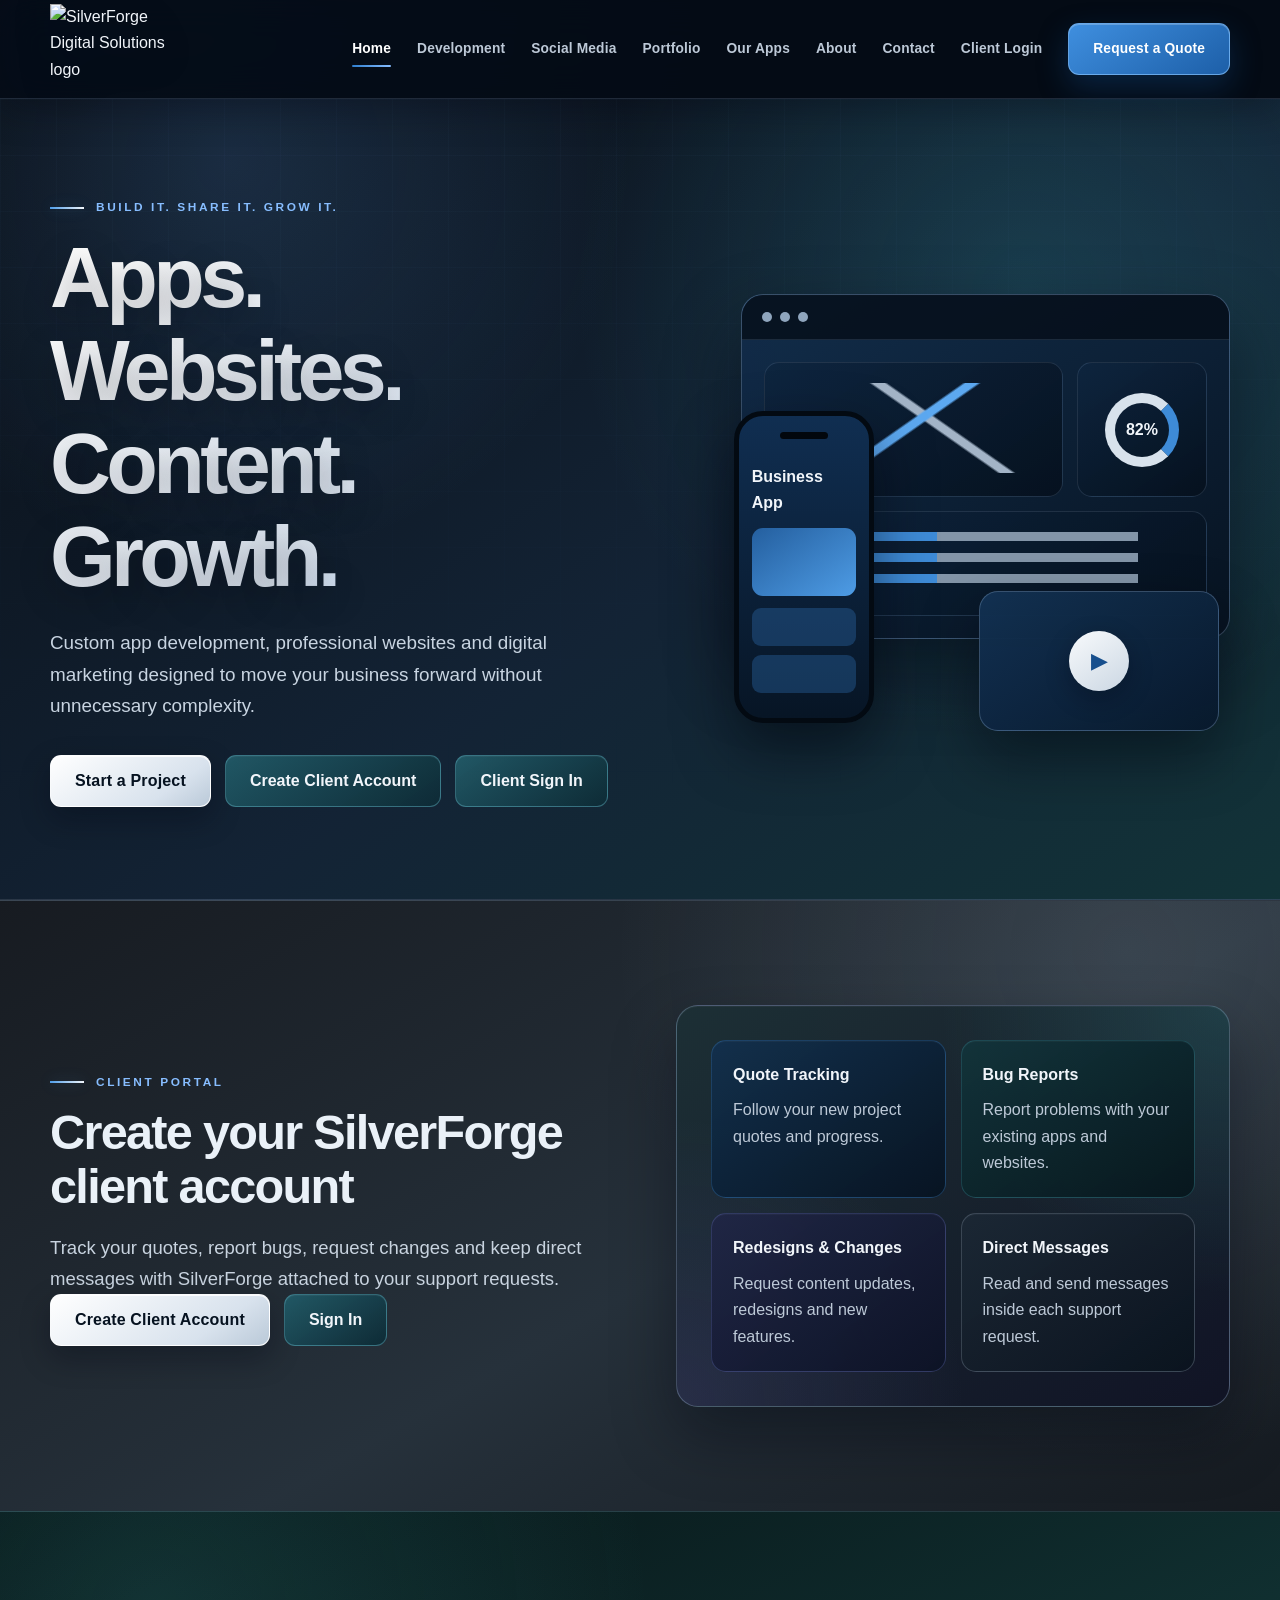
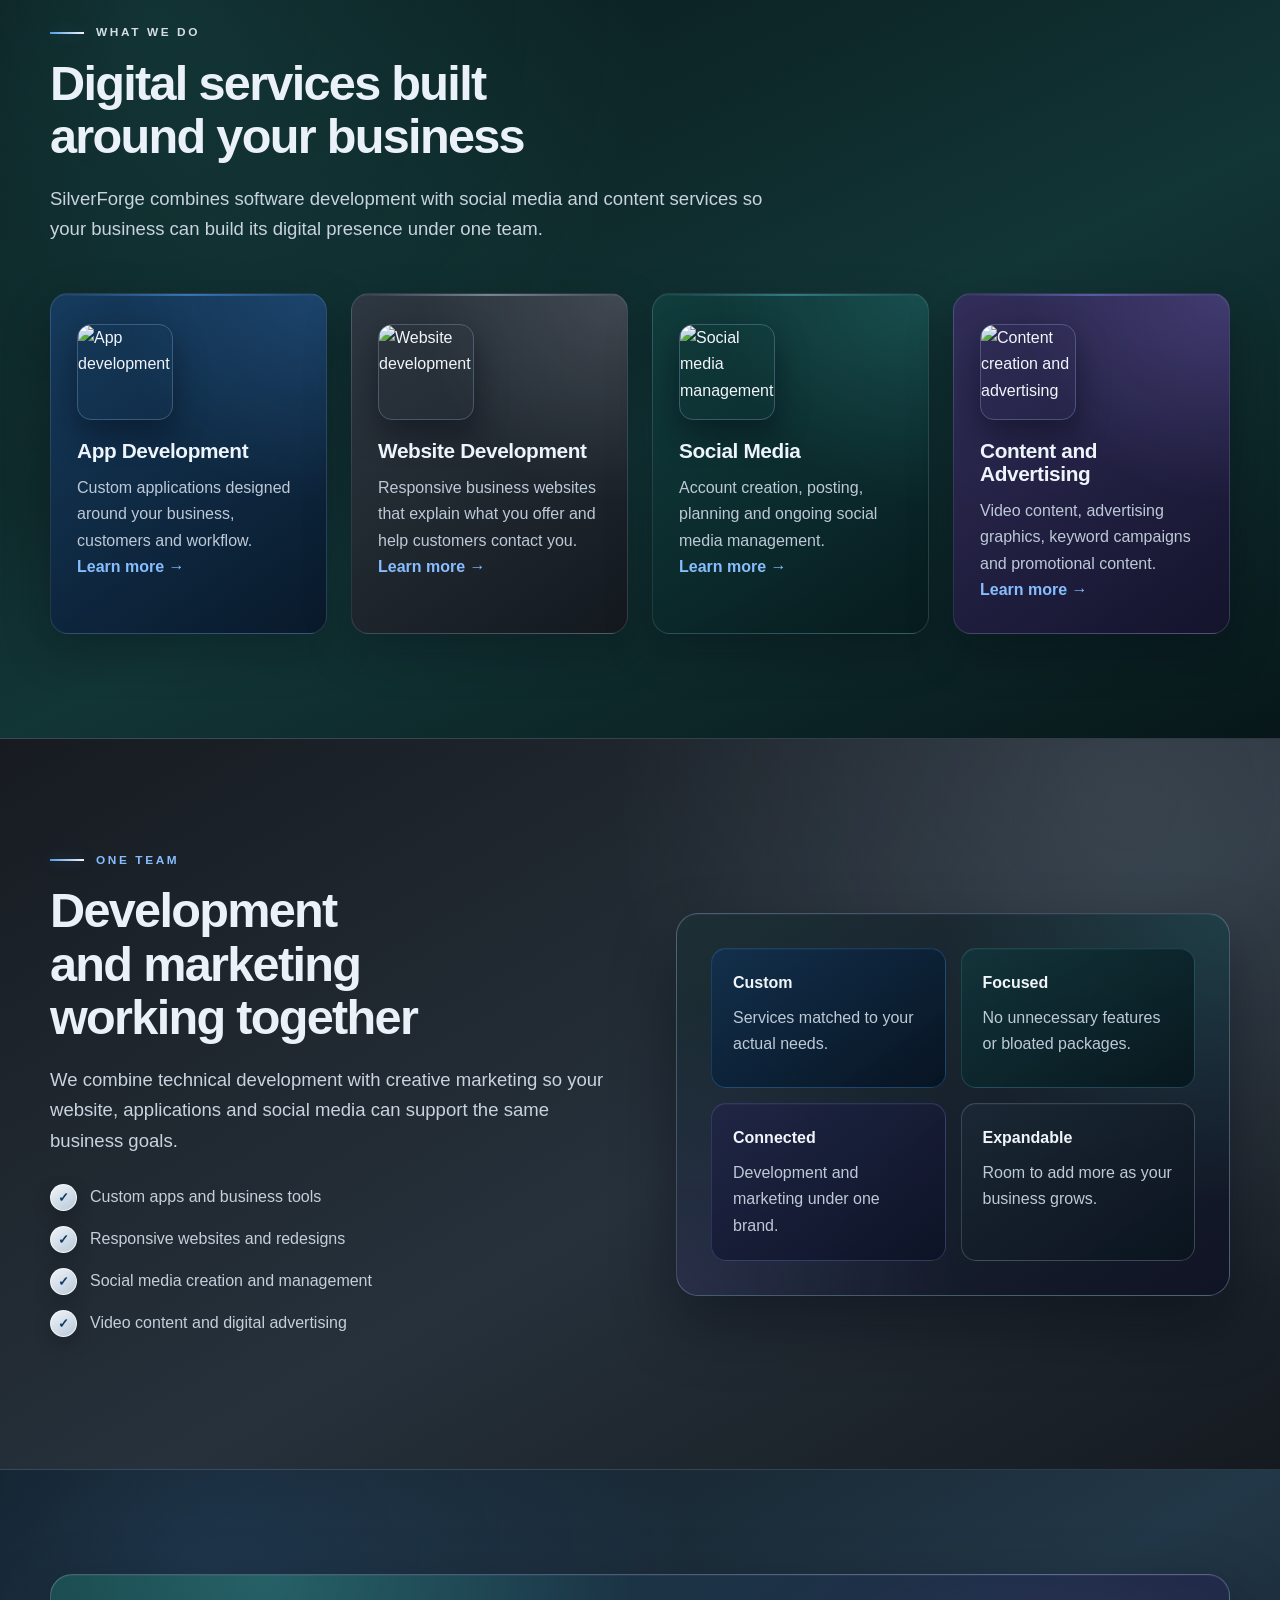
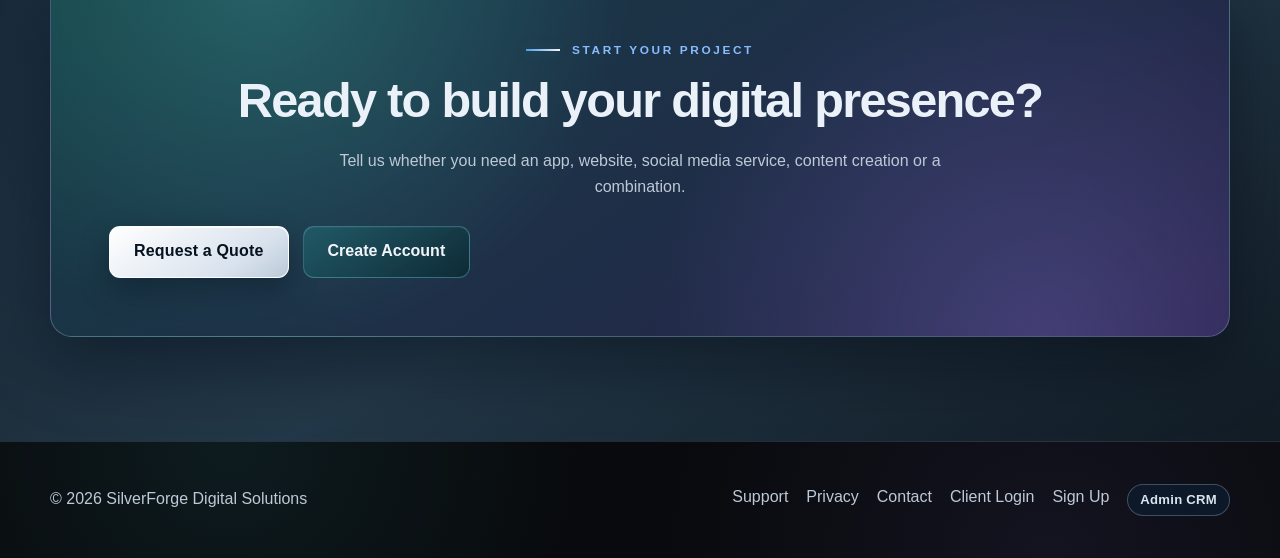
==== commit c0c21ead: "Add client dashboard, support conversations and separate contact workflow" ====
--- a/index.html
+++ b/index.html
@@ -113,19 +113,18 @@
                 </a>
 
 
+                <a href="contact.html">Contact</a>
                 <a href="customer-login.html">
                     Client Login
                 </a>
 
 
-                <a href="customer-signup.html">
-                    Sign Up
-                </a>
+
 
 
                 <a
                     class="quote-button"
-                    href="contact.html"
+                    href="quote.html"
                 >
                     Request a Quote
                 </a>
@@ -178,7 +177,7 @@
 
                         <a
                             class="primary-button"
-                            href="contact.html"
+                            href="quote.html"
                         >
                             Start a Project
                         </a>
@@ -187,9 +186,7 @@
                         <a
                             class="secondary-button"
                             href="customer-signup.html"
-                        >
-                            Create Account
-                        </a>
+                        >Create Client Account</a>
 
 
                         <a
@@ -303,9 +300,7 @@
 
 
                     <p class="lead">
-                        Create an account to manage your SilverForge profile,
-                        access account security controls, request projects,
-                        and use future client tools as they are added.
+                        Track your quotes, report bugs, request changes and keep direct messages with SilverForge attached to your support requests.
                     </p>
 
 
@@ -340,12 +335,7 @@
                         <div class="mini-card">
 
                             <strong>
-                                Secure Login
-                            </strong>
-
-                            <p>
-                                Accounts are protected using Firebase
-                                Authentication.
+                                Quote Tracking</strong><p>Follow your new project quotes and progress.
                             </p>
 
                         </div>
@@ -354,11 +344,7 @@
                         <div class="mini-card">
 
                             <strong>
-                                Your Profile
-                            </strong>
-
-                            <p>
-                                Manage your name and business information.
+                                Bug Reports</strong><p>Report problems with your existing apps and websites.
                             </p>
 
                         </div>
@@ -367,11 +353,7 @@
                         <div class="mini-card">
 
                             <strong>
-                                Account Security
-                            </strong>
-
-                            <p>
-                                Verify your email and reset your password.
+                                Redesigns &amp; Changes</strong><p>Request content updates, redesigns and new features.
                             </p>
 
                         </div>
@@ -380,11 +362,7 @@
                         <div class="mini-card">
 
                             <strong>
-                                Project Access
-                            </strong>
-
-                            <p>
-                                Quickly request new SilverForge projects.
+                                Direct Messages</strong><p>Read and send messages inside each support request.
                             </p>
 
                         </div>
@@ -726,7 +704,7 @@
 
                         <a
                             class="primary-button"
-                            href="contact.html"
+                            href="quote.html"
                         >
                             Request a Quote
                         </a>
